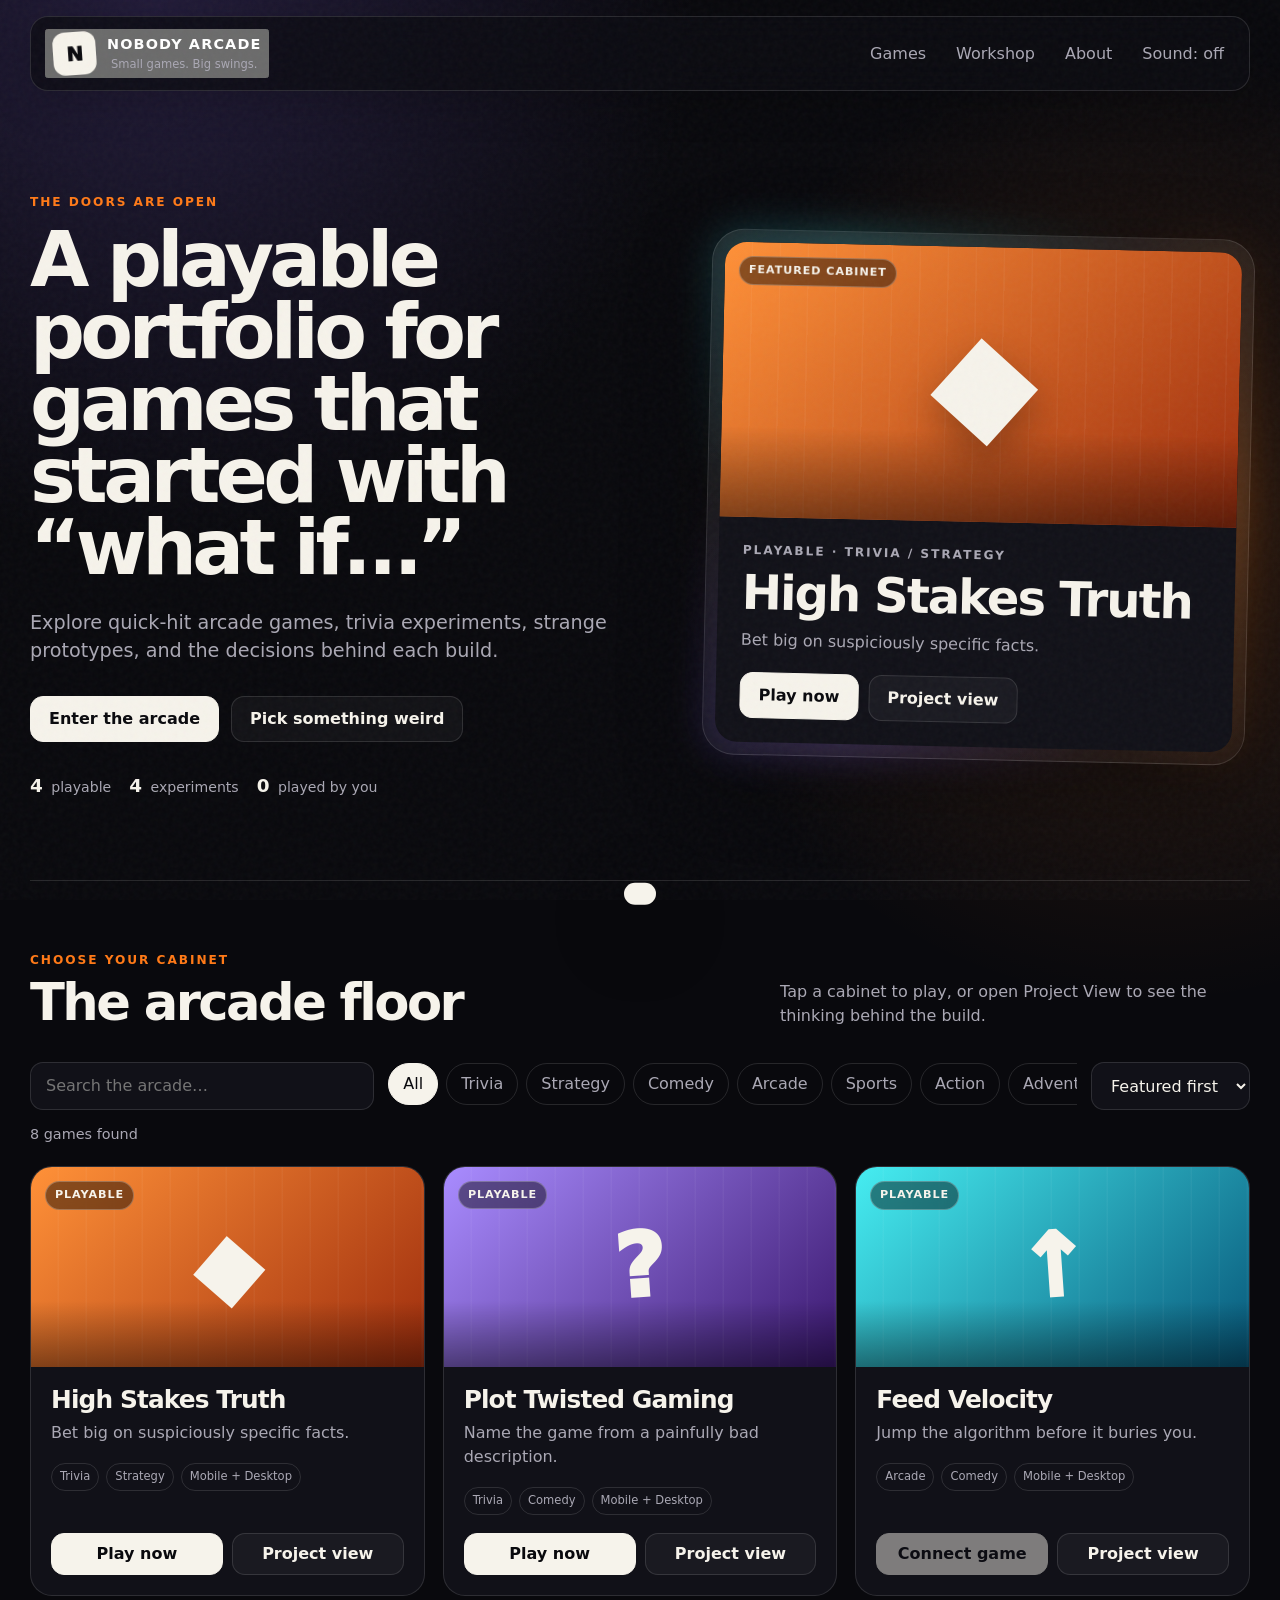
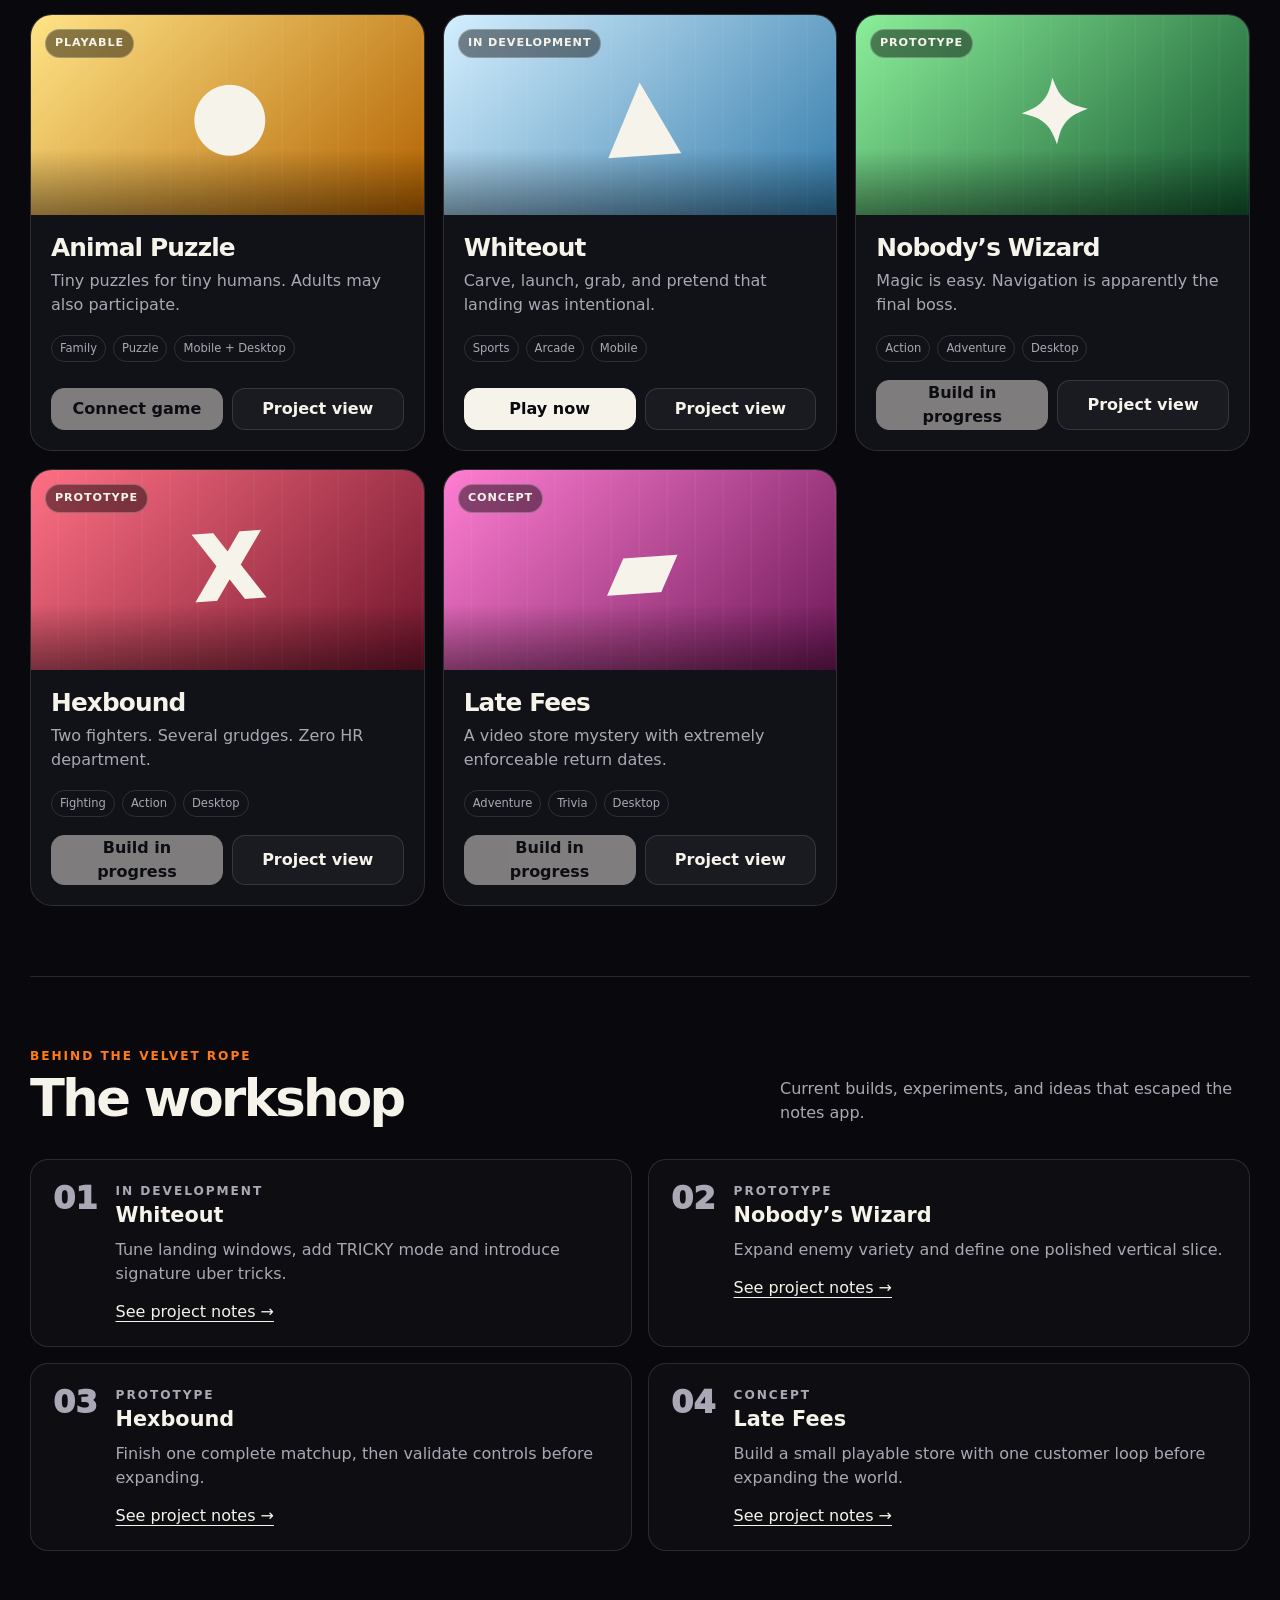
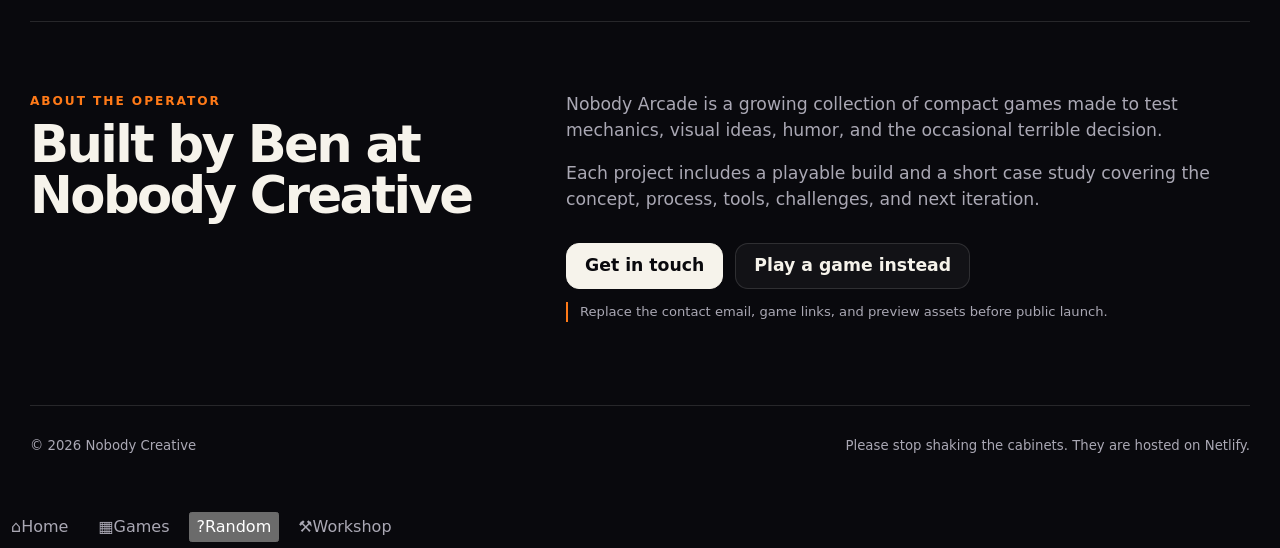
==== index.html @ 251fa111 "Add files via upload" ====
<!doctype html>
<html lang="en">
<head>
  <meta charset="utf-8" />
  <meta name="viewport" content="width=device-width, initial-scale=1, viewport-fit=cover" />
  <meta name="theme-color" content="#08080c" />
  <meta name="description" content="Nobody Arcade — a playable portfolio of compact games, prototypes, and questionable ideas." />
  <meta name="apple-mobile-web-app-capable" content="yes" />
  <meta name="apple-mobile-web-app-status-bar-style" content="black-translucent" />
  <meta name="apple-mobile-web-app-title" content="Nobody Arcade" />
  <meta name="mobile-web-app-capable" content="yes" />
  <meta property="og:title" content="Nobody Arcade — Small games. Big swings." />
  <meta property="og:description" content="Play compact games and explore how they were built." />
  <meta property="og:image" content="assets/share-card.svg" />
  <title>Nobody Arcade — Small games. Big swings.</title>
  <link rel="manifest" href="manifest.webmanifest" />
  <link rel="icon" href="assets/favicon.svg" type="image/svg+xml" />
  <link rel="apple-touch-icon" href="assets/icons/icon-192.png" />
  <link rel="stylesheet" href="assets/styles.css" />
</head>
<body>
  <a class="skip-link" href="#games">Skip to games</a>
  <div class="noise" aria-hidden="true"></div>

  <header class="site-header">
    <button class="brand secret-trigger" id="secretTrigger" type="button" aria-label="Nobody Arcade home" title="Nobody Arcade">
      <span class="brand-mark" aria-hidden="true">N</span>
      <span class="brand-copy">
        <strong>NOBODY ARCADE</strong>
        <small>Small games. Big swings.</small>
      </span>
    </button>

    <nav class="desktop-nav" aria-label="Primary navigation">
      <a href="#games">Games</a>
      <a href="#workshop">Workshop</a>
      <a href="#about">About</a>
      <button class="sound-toggle" id="soundToggle" type="button" aria-pressed="false">Sound: off</button>
      <button class="install-nav hidden" id="installButton" type="button">Install arcade</button>
    </nav>
  </header>

  <main id="top">
    <section class="hero" aria-labelledby="hero-title">
      <div class="hero-copy">
        <p class="eyebrow">The doors are open</p>
        <h1 id="hero-title">A playable portfolio for games that started with “what if…”</h1>
        <p class="hero-text">Explore quick-hit arcade games, trivia experiments, strange prototypes, and the decisions behind each build.</p>
        <div class="hero-actions">
          <a class="button button-primary" href="#games">Enter the arcade</a>
          <button class="button button-secondary" id="randomGameButton" type="button">Pick something weird</button>
        </div>
        <div class="hero-stats" aria-label="Arcade statistics">
          <span><strong id="playableCount">0</strong> playable</span>
          <span><strong id="prototypeCount">0</strong> experiments</span>
          <span><strong id="playedCount">0</strong> played by you</span>
        </div>
      </div>

      <aside class="featured-shell" aria-label="Featured game">
        <div class="cabinet-lights" aria-hidden="true"></div>
        <div id="featuredGame" class="featured-game"></div>
      </aside>
    </section>

    <section class="install-banner hidden" id="installBanner" aria-labelledby="install-title">
      <div class="install-icon" aria-hidden="true">↘</div>
      <div>
        <p class="eyebrow">Pocket arcade</p>
        <h2 id="install-title">Install the hub on your phone</h2>
        <p>Launch it from your home screen like an app. No app store side quest required.</p>
      </div>
      <button class="button button-primary" id="installBannerButton" type="button">Add to home screen</button>
      <button class="banner-dismiss" id="installDismiss" type="button" aria-label="Dismiss install suggestion">×</button>
    </section>

    <section class="continue-section hidden" id="continueSection" aria-labelledby="continue-title">
      <div class="section-heading compact">
        <div>
          <p class="eyebrow">Your save file</p>
          <h2 id="continue-title">Continue playing</h2>
        </div>
      </div>
      <div id="continueCard"></div>
    </section>

    <section class="games-section" id="games" aria-labelledby="games-title">
      <div class="section-heading">
        <div>
          <p class="eyebrow">Choose your cabinet</p>
          <h2 id="games-title">The arcade floor</h2>
        </div>
        <p>Tap a cabinet to play, or open Project View to see the thinking behind the build.</p>
      </div>

      <div class="controls" aria-label="Game filters">
        <label class="search-control">
          <span class="sr-only">Search games</span>
          <input id="searchInput" type="search" placeholder="Search the arcade…" autocomplete="off" />
        </label>
        <div class="filter-row" id="filterButtons" role="group" aria-label="Filter by genre"></div>
        <label class="select-control">
          <span class="sr-only">Sort games</span>
          <select id="sortSelect">
            <option value="featured">Featured first</option>
            <option value="newest">Newest</option>
            <option value="az">A–Z</option>
            <option value="status">Playable first</option>
          </select>
        </label>
      </div>

      <div class="results-line" aria-live="polite">
        <span id="resultsCount"></span>
        <button class="text-button hidden" id="clearFiltersButton" type="button">Clear filters</button>
      </div>

      <div class="game-grid" id="gameGrid"></div>
      <div class="empty-state hidden" id="emptyState">
        <span aria-hidden="true">¯\\_(ツ)_/¯</span>
        <h3>No cabinets match that search.</h3>
        <p>The employee responsible has been lightly scolded.</p>
      </div>
    </section>

    <section class="back-room hidden" id="backRoom" aria-labelledby="back-room-title">
      <div class="back-room-copy">
        <p class="eyebrow">Unauthorized access granted</p>
        <h2 id="back-room-title">The Back Room</h2>
        <p>You found the cabinet management insists does not exist.</p>
      </div>
      <div id="secretGameSlot"></div>
    </section>

    <section class="workshop" id="workshop" aria-labelledby="workshop-title">
      <div class="section-heading">
        <div>
          <p class="eyebrow">Behind the velvet rope</p>
          <h2 id="workshop-title">The workshop</h2>
        </div>
        <p>Current builds, experiments, and ideas that escaped the notes app.</p>
      </div>
      <div class="workshop-grid" id="workshopGrid"></div>
    </section>

    <section class="about" id="about" aria-labelledby="about-title">
      <div>
        <p class="eyebrow">About the operator</p>
        <h2 id="about-title">Built by Ben at Nobody Creative</h2>
      </div>
      <div class="about-copy">
        <p>Nobody Arcade is a growing collection of compact games made to test mechanics, visual ideas, humor, and the occasional terrible decision.</p>
        <p>Each project includes a playable build and a short case study covering the concept, process, tools, challenges, and next iteration.</p>
        <div class="about-links">
          <a class="button button-primary" href="mailto:hello@example.com">Get in touch</a>
          <a class="button button-secondary" href="#games">Play a game instead</a>
        </div>
        <p class="setup-note">Replace the contact email, game links, and preview assets before public launch.</p>
      </div>
    </section>
  </main>

  <footer>
    <span>© <span id="year"></span> Nobody Creative</span>
    <span>Please stop shaking the cabinets. They are hosted on Netlify.</span>
  </footer>

  <nav class="mobile-nav" id="mobileNav" aria-label="Mobile navigation">
    <a href="#top"><span aria-hidden="true">⌂</span>Home</a>
    <a href="#games"><span aria-hidden="true">▦</span>Games</a>
    <button id="mobileRandomButton" type="button"><span aria-hidden="true">?</span>Random</button>
    <a href="#workshop"><span aria-hidden="true">⚒</span>Workshop</a>
    <button class="mobile-install hidden" id="mobileInstallButton" type="button"><span aria-hidden="true">↓</span>Install</button>
  </nav>

  <dialog class="game-dialog" id="gameDialog" aria-labelledby="dialogTitle">
    <button class="dialog-close" id="dialogClose" type="button" aria-label="Close project details">×</button>
    <div id="dialogContent"></div>
  </dialog>

  <dialog class="play-dialog" id="playDialog" aria-labelledby="playDialogTitle">
    <div class="play-dialog-header">
      <div>
        <p class="eyebrow">Now playing</p>
        <h2 id="playDialogTitle"></h2>
      </div>
      <div class="play-dialog-actions">
        <button id="fullscreenButton" class="text-button" type="button">Fullscreen</button>
        <a id="openNewTab" class="text-button" href="#" target="_blank" rel="noopener">Open separately ↗</a>
        <button class="dialog-close inline" id="playDialogClose" type="button" aria-label="Close game">×</button>
      </div>
    </div>
    <div class="iframe-wrap">
      <div class="player-loading" id="playerLoading"><span></span>Loading cabinet…</div>
      <iframe id="gameFrame" title="Game player" allow="fullscreen; autoplay; gamepad; clipboard-read; clipboard-write" loading="lazy"></iframe>
    </div>
  </dialog>

  <dialog class="install-dialog" id="installDialog" aria-labelledby="installDialogTitle">
    <button class="dialog-close" id="installDialogClose" type="button" aria-label="Close install instructions">×</button>
    <div class="install-dialog-body">
      <div class="install-app-icon" aria-hidden="true">N</div>
      <p class="eyebrow">Install Nobody Arcade</p>
      <h2 id="installDialogTitle">Put the arcade on your home screen</h2>
      <ol id="installInstructions"></ol>
      <p class="install-note">It opens full-screen and keeps the hub one tap away. Individual games still launch from inside the arcade.</p>
    </div>
  </dialog>

  <div class="unlock-flash hidden" id="unlockFlash" role="status" aria-live="assertive">
    <div>
      <p class="eyebrow">Secret unlocked</p>
      <strong>The Back Room is open.</strong>
      <span>Management would prefer you forget this happened.</span>
    </div>
  </div>

  <div class="toast" id="toast" role="status" aria-live="polite"></div>

  <script src="data/games.js"></script>
  <script src="assets/app.js"></script>
</body>
</html>
---- assets/styles.css ----
:root {
  --bg: #09090d;
  --surface: #111118;
  --surface-2: #181821;
  --ink: #f6f3eb;
  --muted: #aaa8b4;
  --line: rgba(255, 255, 255, 0.12);
  --orange: #ff7a18;
  --yellow: #ffd166;
  --purple: #8f6bff;
  --cyan: #3ce0e8;
  --green: #75e28b;
  --red: #ff5d73;
  --pink: #ff6dc9;
  --ice: #a8ddff;
  --radius: 22px;
  --shadow: 0 24px 80px rgba(0, 0, 0, 0.35);
  color-scheme: dark;
}

* { box-sizing: border-box; }
html { scroll-behavior: smooth; }
body {
  margin: 0;
  min-width: 320px;
  background:
    radial-gradient(circle at 12% 0%, rgba(143, 107, 255, 0.18), transparent 34rem),
    radial-gradient(circle at 90% 14%, rgba(255, 122, 24, 0.15), transparent 30rem),
    var(--bg);
  color: var(--ink);
  font-family: Inter, ui-sans-serif, system-ui, -apple-system, BlinkMacSystemFont, "Segoe UI", sans-serif;
  line-height: 1.5;
}

button, input, select { font: inherit; }
a { color: inherit; }
button, a { -webkit-tap-highlight-color: transparent; }

.noise {
  position: fixed;
  inset: 0;
  opacity: 0.045;
  pointer-events: none;
  z-index: 20;
  background-image: url("data:image/svg+xml,%3Csvg viewBox='0 0 200 200' xmlns='http://www.w3.org/2000/svg'%3E%3Cfilter id='n'%3E%3CfeTurbulence type='fractalNoise' baseFrequency='.9' numOctaves='4' stitchTiles='stitch'/%3E%3C/filter%3E%3Crect width='100%25' height='100%25' filter='url(%23n)' opacity='.8'/%3E%3C/svg%3E");
}

.skip-link {
  position: fixed;
  top: 10px;
  left: 10px;
  transform: translateY(-150%);
  z-index: 100;
  background: var(--ink);
  color: var(--bg);
  padding: 10px 14px;
  border-radius: 10px;
}
.skip-link:focus { transform: translateY(0); }

.site-header {
  width: min(1220px, calc(100% - 32px));
  margin: 16px auto 0;
  min-height: 72px;
  padding: 12px 14px;
  display: flex;
  align-items: center;
  justify-content: space-between;
  gap: 20px;
  border: 1px solid var(--line);
  background: rgba(12, 12, 18, 0.78);
  backdrop-filter: blur(16px);
  border-radius: 18px;
  position: sticky;
  top: 12px;
  z-index: 15;
  box-shadow: 0 12px 40px rgba(0,0,0,.2);
}

.brand {
  display: flex;
  gap: 11px;
  align-items: center;
  text-decoration: none;
  min-width: max-content;
}
.brand-mark {
  width: 43px;
  aspect-ratio: 1;
  display: grid;
  place-items: center;
  border-radius: 12px;
  background: var(--ink);
  color: var(--bg);
  font-weight: 950;
  font-size: 1.25rem;
  transform: rotate(-4deg);
}
.brand strong { display: block; letter-spacing: .08em; font-size: .9rem; }
.brand small { display: block; color: var(--muted); font-size: .72rem; }

nav { display: flex; align-items: center; gap: 8px; }
nav a, .sound-toggle {
  border: 0;
  background: transparent;
  color: var(--muted);
  text-decoration: none;
  padding: 9px 11px;
  border-radius: 10px;
  cursor: pointer;
}
nav a:hover, nav a:focus-visible, .sound-toggle:hover, .sound-toggle:focus-visible {
  color: var(--ink);
  background: rgba(255,255,255,.06);
  outline: none;
}

main, footer { width: min(1220px, calc(100% - 32px)); margin-inline: auto; }
.hero {
  padding: clamp(58px, 8vw, 110px) 0 80px;
  display: grid;
  grid-template-columns: 1.05fr .95fr;
  align-items: center;
  gap: clamp(34px, 6vw, 90px);
}
.hero-copy h1 {
  font-size: clamp(3rem, 6vw, 6.2rem);
  line-height: .94;
  letter-spacing: -.06em;
  max-width: 900px;
  margin: 12px 0 24px;
}
.eyebrow {
  margin: 0;
  color: var(--orange);
  font-size: .76rem;
  letter-spacing: .16em;
  text-transform: uppercase;
  font-weight: 850;
}
.hero-text {
  color: var(--muted);
  font-size: clamp(1rem, 1.6vw, 1.2rem);
  max-width: 650px;
  margin: 0;
}
.hero-actions, .about-links {
  display: flex;
  flex-wrap: wrap;
  gap: 12px;
  margin-top: 30px;
}
.button {
  min-height: 46px;
  display: inline-flex;
  justify-content: center;
  align-items: center;
  gap: 8px;
  border-radius: 13px;
  padding: 0 18px;
  border: 1px solid var(--line);
  text-decoration: none;
  cursor: pointer;
  font-weight: 760;
  transition: transform .16s ease, border-color .16s ease, background .16s ease;
}
.button:hover { transform: translateY(-2px); }
.button-primary { background: var(--ink); color: var(--bg); border-color: var(--ink); }
.button-primary:hover { background: #fff; }
.button-secondary { background: rgba(255,255,255,.04); color: var(--ink); }
.button-secondary:hover { border-color: rgba(255,255,255,.32); }
.button-disabled { opacity: .48; cursor: not-allowed; }
.button-disabled:hover { transform: none; }

.hero-stats { display: flex; flex-wrap: wrap; gap: 18px; margin-top: 30px; color: var(--muted); font-size: .88rem; }
.hero-stats strong { color: var(--ink); font-size: 1.15rem; margin-right: 4px; }

.featured-shell {
  border: 1px solid var(--line);
  background: linear-gradient(160deg, rgba(255,255,255,.08), rgba(255,255,255,.025));
  padding: 12px;
  border-radius: 32px;
  box-shadow: var(--shadow);
  transform: rotate(1.25deg);
  position: relative;
}
.cabinet-lights {
  position: absolute;
  inset: -4px;
  border-radius: 34px;
  pointer-events: none;
  background: conic-gradient(from 90deg, var(--orange), transparent, var(--purple), transparent, var(--cyan), transparent, var(--orange));
  filter: blur(18px);
  opacity: .22;
  z-index: -1;
}
.featured-game {
  min-height: 500px;
  border-radius: 22px;
  overflow: hidden;
  display: flex;
  flex-direction: column;
  background: var(--surface);
}
.featured-art {
  flex: 1;
  min-height: 270px;
  display: grid;
  place-items: center;
  position: relative;
  overflow: hidden;
}
.featured-art::before, .game-art::before {
  content: "";
  position: absolute;
  inset: 0;
  background:
    linear-gradient(transparent 67%, rgba(0,0,0,.42)),
    repeating-linear-gradient(90deg, transparent 0 26px, rgba(255,255,255,.04) 27px 28px);
}
.featured-icon { font-size: 8.2rem; font-weight: 950; text-shadow: 0 18px 40px rgba(0,0,0,.3); transform: rotate(-4deg); z-index: 1; }
.featured-copy { padding: 24px; }
.featured-copy h2 { font-size: clamp(1.8rem, 4vw, 3rem); letter-spacing: -.04em; line-height: 1; margin: 9px 0 12px; }
.featured-copy p { color: var(--muted); margin: 0; }
.featured-actions { display: flex; gap: 10px; margin-top: 20px; }

section { scroll-margin-top: 105px; }
.games-section, .workshop, .about, .continue-section { padding: 70px 0; border-top: 1px solid var(--line); }
.section-heading { display: flex; justify-content: space-between; align-items: end; gap: 24px; margin-bottom: 34px; }
.section-heading.compact { margin-bottom: 20px; }
.section-heading h2, .about h2 { font-size: clamp(2rem, 4vw, 4rem); letter-spacing: -.05em; line-height: 1; margin: 8px 0 0; }
.section-heading > p { color: var(--muted); max-width: 470px; margin: 0; }

.controls {
  display: grid;
  grid-template-columns: minmax(220px, 1fr) minmax(0, 2fr) auto;
  gap: 14px;
  align-items: center;
  margin-bottom: 14px;
}
.search-control input, .select-control select {
  width: 100%;
  min-height: 48px;
  border: 1px solid var(--line);
  background: var(--surface);
  color: var(--ink);
  border-radius: 13px;
  padding: 0 15px;
  outline: none;
}
.search-control input:focus, .select-control select:focus { border-color: var(--purple); box-shadow: 0 0 0 3px rgba(143,107,255,.15); }
.filter-row { display: flex; gap: 8px; overflow-x: auto; padding-bottom: 4px; scrollbar-width: thin; }
.filter-button {
  flex: 0 0 auto;
  min-height: 42px;
  border-radius: 999px;
  border: 1px solid var(--line);
  background: transparent;
  color: var(--muted);
  padding: 0 14px;
  cursor: pointer;
}
.filter-button:hover, .filter-button.active { color: var(--bg); background: var(--ink); border-color: var(--ink); }
.results-line { min-height: 28px; display: flex; justify-content: space-between; color: var(--muted); font-size: .9rem; margin-bottom: 14px; }
.text-button { border: 0; color: var(--ink); background: none; padding: 0; cursor: pointer; text-decoration: underline; text-underline-offset: 4px; }

.game-grid { display: grid; grid-template-columns: repeat(3, minmax(0, 1fr)); gap: 18px; }
.game-card {
  border: 1px solid var(--line);
  background: var(--surface);
  border-radius: var(--radius);
  overflow: hidden;
  min-width: 0;
  display: flex;
  flex-direction: column;
  transition: transform .2s ease, border-color .2s ease, box-shadow .2s ease;
}
.game-card:hover { transform: translateY(-5px); border-color: rgba(255,255,255,.25); box-shadow: 0 18px 45px rgba(0,0,0,.25); }
.game-art { min-height: 200px; display: grid; place-items: center; position: relative; overflow: hidden; }
.game-art .game-icon { font-size: 5.5rem; z-index: 1; font-weight: 950; transform: rotate(-4deg); }
.status-badge {
  position: absolute;
  z-index: 2;
  top: 14px;
  left: 14px;
  padding: 5px 9px;
  border: 1px solid rgba(255,255,255,.25);
  background: rgba(0,0,0,.45);
  backdrop-filter: blur(10px);
  border-radius: 999px;
  font-size: .7rem;
  letter-spacing: .08em;
  text-transform: uppercase;
  font-weight: 800;
}
.played-badge { position: absolute; z-index: 2; right: 14px; top: 14px; width: 28px; height: 28px; border-radius: 50%; display: grid; place-items: center; background: var(--ink); color: var(--bg); font-weight: 900; }
.game-card-copy { padding: 20px; display: flex; flex: 1; flex-direction: column; }
.game-card-copy h3 { margin: 0; font-size: 1.55rem; line-height: 1.05; letter-spacing: -.035em; }
.game-tagline { margin: 8px 0 0; color: var(--muted); }
.game-meta { display: flex; gap: 7px; flex-wrap: wrap; margin: 18px 0; }
.meta-pill { color: var(--muted); border: 1px solid var(--line); border-radius: 999px; padding: 4px 8px; font-size: .72rem; }
.card-actions { display: flex; gap: 9px; margin-top: auto; }
.card-actions .button { flex: 1; min-height: 42px; padding-inline: 12px; }

.continue-card {
  border: 1px solid var(--line);
  border-radius: var(--radius);
  background: linear-gradient(120deg, var(--surface), var(--surface-2));
  padding: 18px;
  display: grid;
  grid-template-columns: 145px 1fr auto;
  gap: 20px;
  align-items: center;
}
.continue-art { min-height: 100px; border-radius: 15px; display: grid; place-items: center; font-size: 3rem; font-weight: 950; }
.continue-card h3 { font-size: 1.7rem; margin: 0 0 7px; letter-spacing: -.04em; }
.continue-card p { margin: 0; color: var(--muted); }

.workshop-grid { display: grid; grid-template-columns: repeat(2, minmax(0,1fr)); gap: 16px; }
.workshop-card { border: 1px solid var(--line); background: rgba(255,255,255,.025); border-radius: 18px; padding: 22px; display: flex; gap: 18px; align-items: flex-start; }
.workshop-number { font-size: 2rem; font-weight: 950; color: var(--muted); line-height: 1; }
.workshop-card h3 { margin: 0 0 7px; font-size: 1.3rem; }
.workshop-card p { margin: 0; color: var(--muted); }
.workshop-card button { margin-top: 14px; }

.about { display: grid; grid-template-columns: .8fr 1.2fr; gap: 80px; }
.about-copy { color: var(--muted); font-size: 1.08rem; }
.about-copy p:first-child { margin-top: 0; }
.setup-note { font-size: .82rem; border-left: 2px solid var(--orange); padding-left: 12px; }
code { background: rgba(255,255,255,.07); padding: 2px 5px; border-radius: 5px; color: var(--ink); }

footer { border-top: 1px solid var(--line); padding: 30px 0 50px; display: flex; justify-content: space-between; gap: 20px; color: var(--muted); font-size: .83rem; }

.game-dialog, .play-dialog {
  border: 1px solid var(--line);
  color: var(--ink);
  background: #0f0f15;
  border-radius: 24px;
  padding: 0;
  box-shadow: 0 28px 100px rgba(0,0,0,.6);
}
.game-dialog { width: min(900px, calc(100% - 28px)); max-height: min(860px, calc(100vh - 28px)); overflow: auto; }
.game-dialog::backdrop, .play-dialog::backdrop { background: rgba(0,0,0,.78); backdrop-filter: blur(8px); }
.dialog-close { position: sticky; float: right; top: 12px; right: 12px; z-index: 4; width: 42px; height: 42px; border: 1px solid var(--line); background: rgba(0,0,0,.5); color: var(--ink); border-radius: 50%; font-size: 1.6rem; cursor: pointer; }
.dialog-close.inline { position: static; float: none; flex: 0 0 auto; }
.dialog-hero { min-height: 280px; padding: 40px; display: flex; flex-direction: column; justify-content: end; position: relative; overflow: hidden; }
.dialog-hero::after { content: ""; position: absolute; inset: 0; background: linear-gradient(transparent, rgba(0,0,0,.65)); }
.dialog-hero > * { position: relative; z-index: 1; }
.dialog-hero h2 { font-size: clamp(2.5rem, 8vw, 5.6rem); line-height: .9; letter-spacing: -.06em; margin: 10px 0 12px; max-width: 700px; }
.dialog-hero p { margin: 0; font-size: 1.05rem; max-width: 600px; }
.dialog-body { padding: 34px 40px 44px; }
.dialog-intro { font-size: 1.2rem; color: var(--muted); max-width: 720px; }
.case-grid { display: grid; grid-template-columns: repeat(2, minmax(0,1fr)); gap: 14px; margin: 28px 0; }
.case-item { border: 1px solid var(--line); background: rgba(255,255,255,.025); padding: 18px; border-radius: 15px; }
.case-item strong { display: block; color: var(--orange); font-size: .75rem; text-transform: uppercase; letter-spacing: .12em; margin-bottom: 7px; }
.case-item p { margin: 0; color: var(--muted); }
.tools-list { display: flex; flex-wrap: wrap; gap: 8px; }
.dialog-footer { display: flex; gap: 10px; margin-top: 28px; }

.play-dialog { width: min(1400px, calc(100% - 20px)); height: min(900px, calc(100vh - 20px)); }
.play-dialog-header { height: 76px; padding: 12px 18px; display: flex; justify-content: space-between; align-items: center; gap: 20px; border-bottom: 1px solid var(--line); }
.play-dialog-header h2 { margin: 2px 0 0; font-size: 1.4rem; }
.play-dialog-actions { display: flex; align-items: center; gap: 16px; }
.iframe-wrap { height: calc(100% - 76px); background: #000; }
.iframe-wrap iframe { width: 100%; height: 100%; border: 0; background: #000; }

.toast { position: fixed; left: 50%; bottom: 26px; transform: translate(-50%, 140%); z-index: 100; color: var(--bg); background: var(--ink); border-radius: 12px; padding: 11px 16px; font-weight: 760; box-shadow: var(--shadow); transition: transform .24s ease; }
.toast.show { transform: translate(-50%, 0); }
.empty-state { text-align: center; padding: 70px 20px; border: 1px dashed var(--line); border-radius: var(--radius); color: var(--muted); }
.empty-state span { font-size: 2rem; }
.empty-state h3 { color: var(--ink); margin-bottom: 5px; }
.hidden { display: none !important; }
.sr-only { position: absolute; width: 1px; height: 1px; padding: 0; margin: -1px; overflow: hidden; clip: rect(0,0,0,0); white-space: nowrap; border: 0; }

.accent-orange { background: linear-gradient(135deg, #ff9138, #9e2d0d); }
.accent-purple { background: linear-gradient(135deg, #a98cff, #3a176e); }
.accent-cyan { background: linear-gradient(135deg, #46edf1, #075679); }
.accent-green { background: linear-gradient(135deg, #8bef9a, #12552d); }
.accent-red { background: linear-gradient(135deg, #ff7084, #70142b); }
.accent-pink { background: linear-gradient(135deg, #ff7ed2, #6d1757); }
.accent-yellow { background: linear-gradient(135deg, #ffe486, #b26100); }
.accent-ice { background: linear-gradient(135deg, #d4efff, #337baa); }

@media (max-width: 980px) {
  .hero { grid-template-columns: 1fr; }
  .hero-copy h1 { max-width: 850px; }
  .featured-shell { max-width: 680px; width: 100%; transform: none; }
  .controls { grid-template-columns: 1fr auto; }
  .filter-row { grid-column: 1 / -1; grid-row: 2; }
  .game-grid { grid-template-columns: repeat(2, minmax(0,1fr)); }
  .about { grid-template-columns: 1fr; gap: 28px; }
}

@media (max-width: 720px) {
  .site-header { align-items: flex-start; }
  nav a { display: none; }
  .sound-toggle { font-size: .75rem; }
  main, footer, .site-header { width: min(100% - 20px, 1220px); }
  .hero { padding-top: 54px; }
  .hero-copy h1 { font-size: clamp(2.8rem, 14vw, 4.8rem); }
  .section-heading { display: block; }
  .section-heading > p { margin-top: 14px; }
  .game-grid, .workshop-grid { grid-template-columns: 1fr; }
  .continue-card { grid-template-columns: 90px 1fr; }
  .continue-card > .button { grid-column: 1 / -1; }
  .continue-art { min-height: 80px; }
  .case-grid { grid-template-columns: 1fr; }
  .dialog-hero, .dialog-body { padding-left: 22px; padding-right: 22px; }
  .dialog-footer { flex-direction: column; }
  footer { flex-direction: column; }
}

@media (max-width: 480px) {
  .brand small { display: none; }
  .brand strong { font-size: .78rem; }
  .brand-mark { width: 38px; }
  .controls { grid-template-columns: 1fr; }
  .filter-row { grid-row: auto; }
  .select-control { width: 100%; }
  .hero-actions .button, .about-links .button { width: 100%; }
  .featured-game { min-height: 440px; }
  .featured-actions { flex-direction: column; }
  .card-actions { flex-direction: column; }
  .play-dialog-header .eyebrow, #openNewTab { display: none; }
}

@media (prefers-reduced-motion: reduce) {
  *, *::before, *::after { scroll-behavior: auto !important; transition-duration: .01ms !important; animation-duration: .01ms !important; animation-iteration-count: 1 !important; }
}
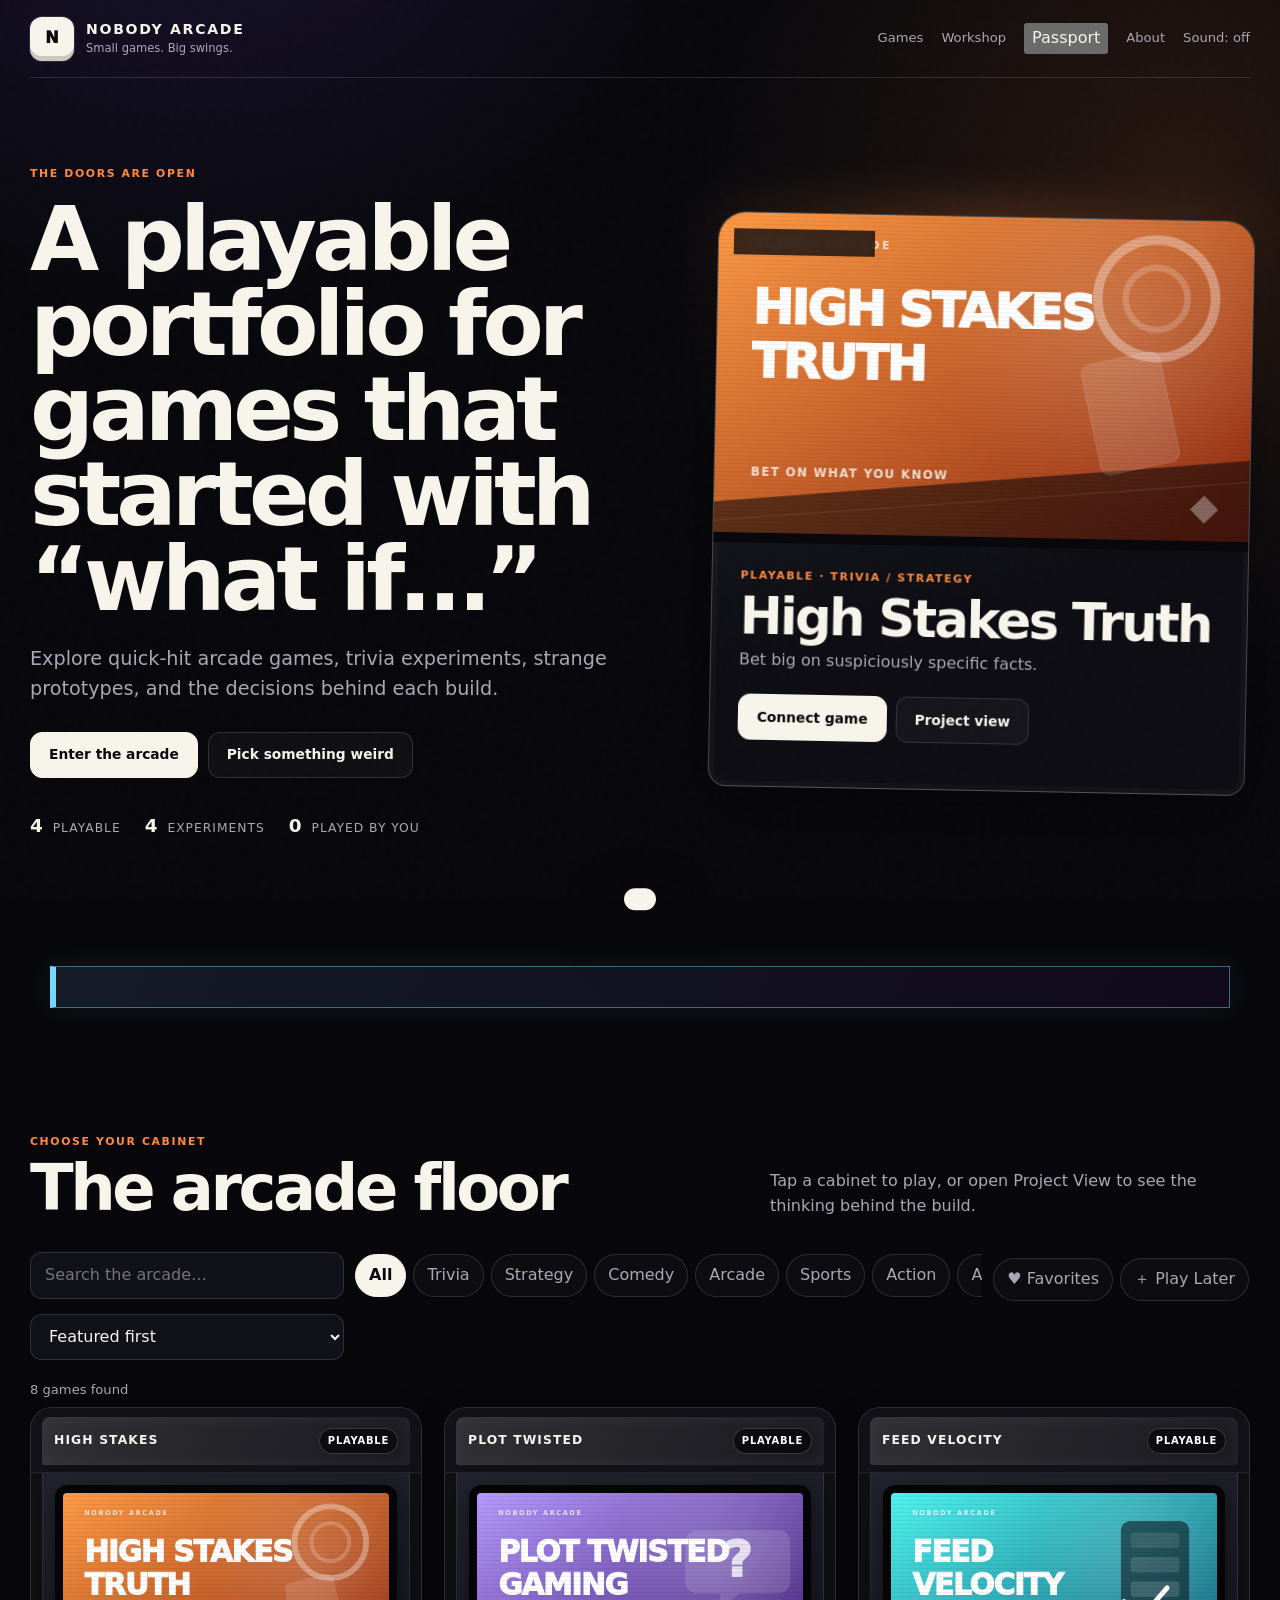
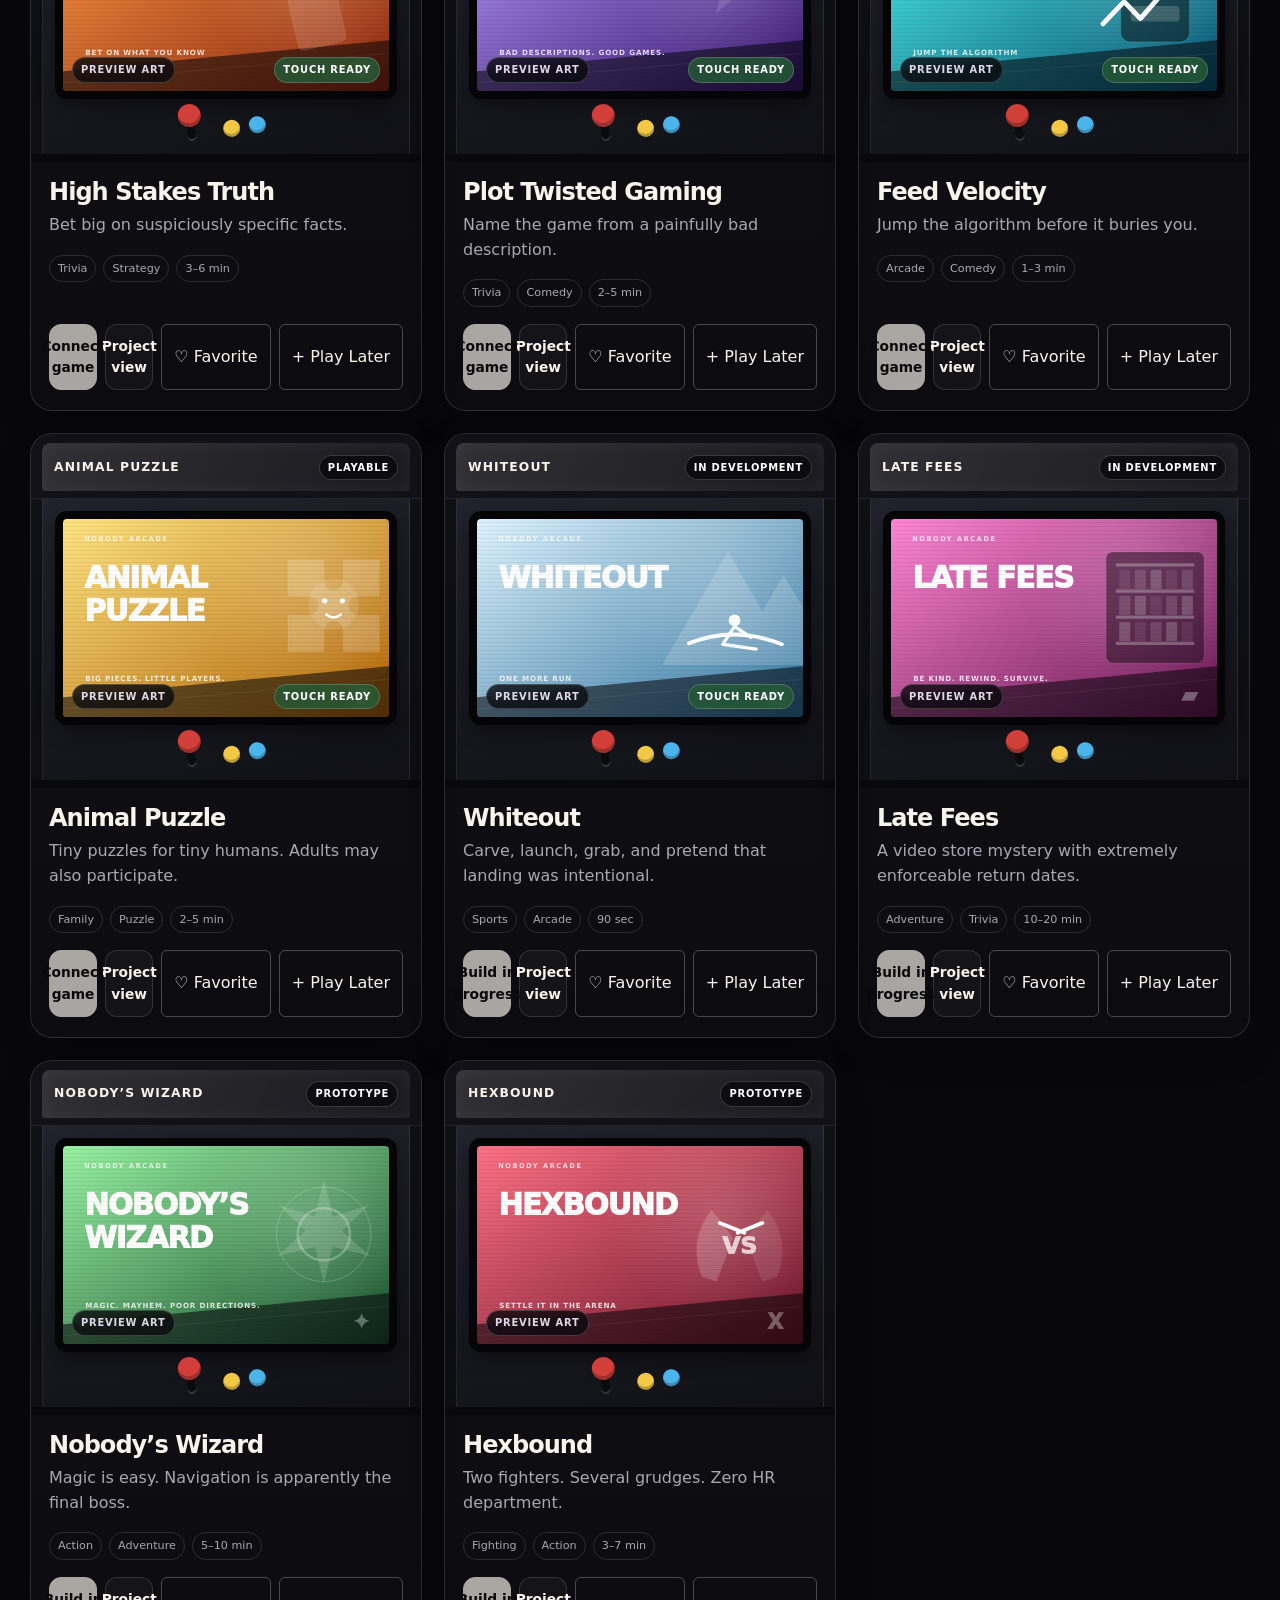
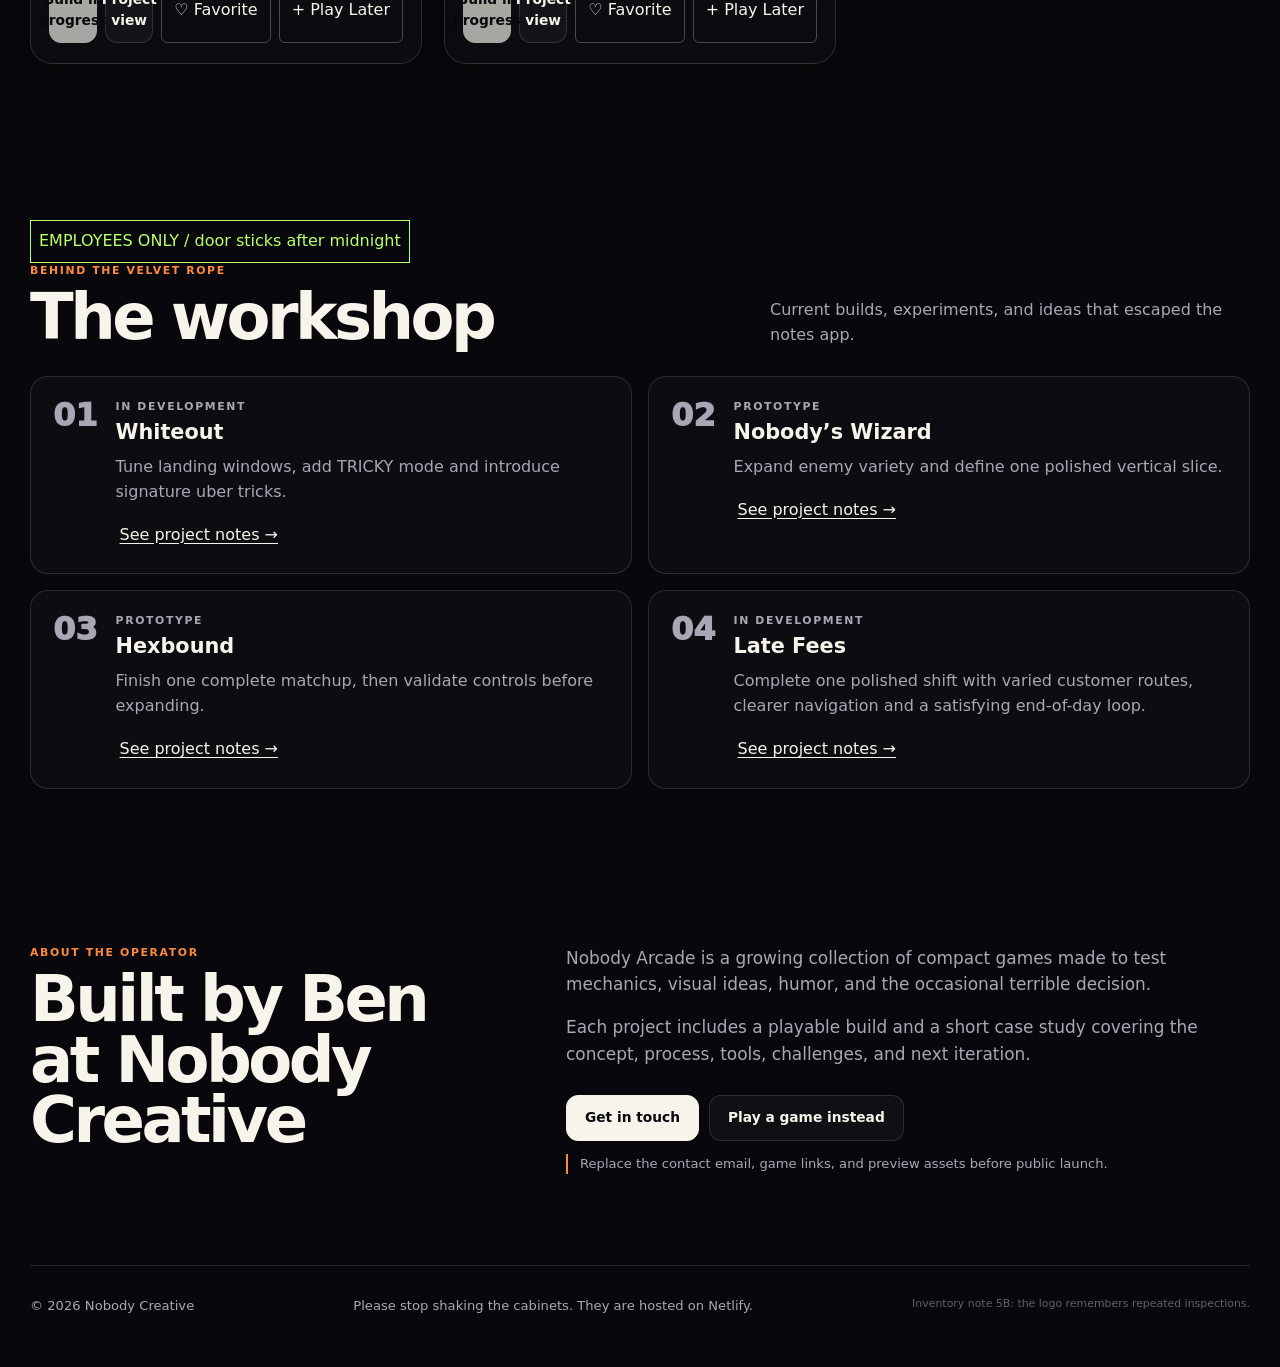
==== commit 8dab8b82: "Keep generated deployment archive out of pull requests" ====
--- a/index.html
+++ b/index.html
@@ -34,6 +34,8 @@
     <nav class="desktop-nav" aria-label="Primary navigation">
       <a href="#games">Games</a>
       <a href="#workshop">Workshop</a>
+      <button id="passportButton" type="button">Passport</button>
+      <a class="hidden" id="backRoomNav" href="#backRoom">Back Room</a>
       <a href="#about">About</a>
       <button class="sound-toggle" id="soundToggle" type="button" aria-pressed="false">Sound: off</button>
       <button class="install-nav hidden" id="installButton" type="button">Install arcade</button>
@@ -63,6 +65,8 @@
       </aside>
     </section>
 
+    <section class="daily-card" id="dailyChallenge" aria-labelledby="daily-title"></section>
+
     <section class="install-banner hidden" id="installBanner" aria-labelledby="install-title">
       <div class="install-icon" aria-hidden="true">↘</div>
       <div>
@@ -99,6 +103,7 @@
           <input id="searchInput" type="search" placeholder="Search the arcade…" autocomplete="off" />
         </label>
         <div class="filter-row" id="filterButtons" role="group" aria-label="Filter by genre"></div>
+        <div class="filter-row collection-filters" role="group" aria-label="Filter by collection"><button class="filter-button" type="button" data-collection="favorites" aria-pressed="false">♥ Favorites</button><button class="filter-button" type="button" data-collection="playLater" aria-pressed="false">＋ Play Later</button></div>
         <label class="select-control">
           <span class="sr-only">Sort games</span>
           <select id="sortSelect">
@@ -133,6 +138,7 @@
     </section>
 
     <section class="workshop" id="workshop" aria-labelledby="workshop-title">
+      <span class="employees-clue" aria-label="A flickering Employees Only sign">EMPLOYEES ONLY / door sticks after midnight</span>
       <div class="section-heading">
         <div>
           <p class="eyebrow">Behind the velvet rope</p>
@@ -163,6 +169,7 @@
   <footer>
     <span>© <span id="year"></span> Nobody Creative</span>
     <span>Please stop shaking the cabinets. They are hosted on Netlify.</span>
+    <small class="footer-clue">Inventory note 5B: the logo remembers repeated inspections.</small>
   </footer>
 
   <nav class="mobile-nav" id="mobileNav" aria-label="Mobile navigation">
@@ -170,6 +177,7 @@
     <a href="#games"><span aria-hidden="true">▦</span>Games</a>
     <button id="mobileRandomButton" type="button"><span aria-hidden="true">?</span>Random</button>
     <a href="#workshop"><span aria-hidden="true">⚒</span>Workshop</a>
+    <button id="mobilePassportButton" type="button"><span aria-hidden="true">▤</span>Passport</button>
     <button class="mobile-install hidden" id="mobileInstallButton" type="button"><span aria-hidden="true">↓</span>Install</button>
   </nav>
 
@@ -185,6 +193,9 @@
         <h2 id="playDialogTitle"></h2>
       </div>
       <div class="play-dialog-actions">
+        <button id="restartButton" class="text-button" type="button">Restart</button>
+        <button id="controlsButton" class="text-button" type="button">Controls</button>
+        <button id="playerFavorite" class="text-button" type="button">♡ Favorite</button>
         <button id="fullscreenButton" class="text-button" type="button">Fullscreen</button>
         <a id="openNewTab" class="text-button" href="#" target="_blank" rel="noopener">Open separately ↗</a>
         <button class="dialog-close inline" id="playDialogClose" type="button" aria-label="Close game">×</button>
@@ -194,7 +205,11 @@
       <div class="player-loading" id="playerLoading"><span></span>Loading cabinet…</div>
       <iframe id="gameFrame" title="Game player" allow="fullscreen; autoplay; gamepad; clipboard-read; clipboard-write" loading="lazy"></iframe>
     </div>
+    <p id="orientationHint" class="orientation-hint hidden">This cabinet works best in landscape. Rotation is optional; management is not.</p>
+    <a id="reportIssue" class="text-button" href="mailto:hello@example.com?subject=Nobody%20Arcade%20issue">Report issue</a>
   </dialog>
+
+  <dialog class="passport-dialog" id="passportDialog" aria-labelledby="passportTitle"><button class="dialog-close" id="passportClose" type="button" aria-label="Close Arcade Passport">×</button><div class="passport-heading"><p class="eyebrow">Local clearance card</p><h2 id="passportTitle">Arcade Passport</h2><p>Management has noticed your commitment to avoiding productivity.</p></div><div id="passportContent"></div></dialog>
 
   <dialog class="install-dialog" id="installDialog" aria-labelledby="installDialogTitle">
     <button class="dialog-close" id="installDialogClose" type="button" aria-label="Close install instructions">×</button>
@@ -218,6 +233,8 @@
   <div class="toast" id="toast" role="status" aria-live="polite"></div>
 
   <script src="data/games.js"></script>
+  <script src="data/ranks.js"></script><script src="data/achievements.js"></script><script src="data/challenges.js"></script>
+  <script src="js/storage.js"></script><script src="js/analytics.js"></script><script src="js/progression.js"></script><script src="js/passport.js"></script><script src="js/event-bridge.js"></script>
   <script src="assets/app.js"></script>
 </body>
 </html>
--- a/assets/styles.css
+++ b/assets/styles.css
@@ -1,320 +1,208 @@
 :root {
-  --bg: #09090d;
-  --surface: #111118;
-  --surface-2: #181821;
-  --ink: #f6f3eb;
-  --muted: #aaa8b4;
-  --line: rgba(255, 255, 255, 0.12);
-  --orange: #ff7a18;
-  --yellow: #ffd166;
-  --purple: #8f6bff;
-  --cyan: #3ce0e8;
-  --green: #75e28b;
-  --red: #ff5d73;
-  --pink: #ff6dc9;
-  --ice: #a8ddff;
+  --bg: #08080c;
+  --surface: #111119;
+  --surface-2: #171722;
+  --surface-3: #20202d;
+  --ink: #f7f4eb;
+  --muted: #aaa7b5;
+  --line: rgba(255,255,255,.13);
+  --line-strong: rgba(255,255,255,.24);
+  --orange: #ff8a3d;
+  --orange-dark: #9d2d0e;
+  --green: #8ef09b;
   --radius: 22px;
-  --shadow: 0 24px 80px rgba(0, 0, 0, 0.35);
-  color-scheme: dark;
-}
+  --shadow: 0 24px 70px rgba(0,0,0,.42);
+  --safe-bottom: env(safe-area-inset-bottom, 0px);
+}
+
+/* Phase 2: local progression and employee paperwork */
+.daily-card{margin:clamp(1rem,4vw,3rem) auto;max-width:1180px;padding:1.25rem;border:1px solid rgba(118,216,255,.45);border-left:6px solid var(--cyan,#76d8ff);background:linear-gradient(120deg,rgba(21,28,40,.96),rgba(18,10,28,.96));display:flex;justify-content:space-between;gap:1.5rem;align-items:center;box-shadow:0 0 28px rgba(118,216,255,.08)}
+.daily-card h2{margin:.2rem 0}.daily-progress{min-width:180px}.xp-track{height:12px;border:1px solid rgba(255,255,255,.35);background:#07070b;overflow:hidden}.xp-track span{display:block;height:100%;background:linear-gradient(90deg,#76d8ff,#ff5db1);transition:width .4s ease}.collection-filters{margin-top:.5rem}.collection-button{min-height:44px;padding:.55rem .75rem;border:1px solid rgba(255,255,255,.25);background:transparent;color:inherit;border-radius:6px}.passport-dialog{width:min(900px,calc(100% - 1rem));max-height:92dvh;padding:clamp(1rem,4vw,2.5rem);background:#111018;color:#f7f4e8;border:1px solid #ff5db1}.passport-heading{padding-right:3rem}.passport-card{padding:clamp(1rem,4vw,2rem);color:#16131b;background:linear-gradient(135deg,#f1e9d2,#ccbfa5);border-radius:12px;border:4px double #17121a;box-shadow:8px 8px 0 #ff5db1;transform:rotate(-.25deg)}.passport-id{display:grid;grid-template-columns:90px 1fr;gap:1rem}.passport-photo{display:grid;place-items:center;aspect-ratio:1;background:#17121a;color:#76d8ff;font-size:3rem;font-weight:900}.nickname-row{display:flex;gap:.5rem}.nickname-row input{min-width:0;font:inherit;font-size:1.3rem;font-weight:800;padding:.6rem}.xp-label,.passport-stats{display:flex;justify-content:space-between;gap:1rem;flex-wrap:wrap;margin:.75rem 0}.passport-stats span{padding:.7rem;border:1px dashed #4f4651}.collection-grid,.settings-grid{display:grid;grid-template-columns:repeat(2,minmax(0,1fr));gap:.75rem}.collection-grid>div,.settings-grid label{padding:1rem;background:rgba(255,255,255,.06)}.settings-grid label{min-height:44px;display:flex;align-items:center;gap:.7rem}.settings-actions{display:flex;flex-wrap:wrap;gap:.7rem;margin:1rem 0}.danger{background:#651e2d;color:#fff}.achievement-grid{display:grid;grid-template-columns:repeat(2,minmax(0,1fr));gap:.75rem}.achievement{display:flex;gap:1rem;padding:1rem;border:1px solid rgba(255,255,255,.2)}.achievement>span{font-size:2rem}.achievement.locked{opacity:.55;filter:grayscale(1)}.achievement h4,.achievement p{margin:.15rem 0}.activity-feed{list-style:none;padding:0}.activity-feed li{display:flex;justify-content:space-between;gap:1rem;padding:.8rem;border-bottom:1px solid rgba(255,255,255,.15)}.activity-feed time{opacity:.7;white-space:nowrap}.employees-clue{display:inline-block;padding:.5rem;border:1px solid #b8ff6b;color:#b8ff6b;animation:flicker 7s infinite}.footer-clue{opacity:.55}.orientation-hint{padding:.7rem;background:#22182c}.rank-up::after{content:"TOKEN PRIVILEGES UPGRADED";position:fixed;z-index:9999;inset:40% 10% auto;text-align:center;padding:1rem;background:#ff5db1;color:#08080c;font-weight:900;box-shadow:0 0 50px #ff5db1}.reduce-motion *{animation:none!important;transition:none!important}
+@keyframes flicker{0%,94%,98%,100%{opacity:1}95%,97%{opacity:.22}}
+@media(max-width:600px){.daily-card{margin-inline:.75rem;align-items:stretch;flex-direction:column}.achievement-grid,.collection-grid,.settings-grid{grid-template-columns:1fr}.passport-id{grid-template-columns:64px 1fr}.nickname-row{flex-direction:column}.activity-feed li{flex-direction:column;gap:.25rem}.passport-dialog{margin:auto}.play-dialog-actions{flex-wrap:wrap}.mobile-nav{padding-bottom:max(.4rem,env(safe-area-inset-bottom))}}
+@media(prefers-reduced-motion:reduce){*,*::before,*::after{animation-duration:.01ms!important;animation-iteration-count:1!important;scroll-behavior:auto!important;transition-duration:.01ms!important}}
 
 * { box-sizing: border-box; }
-html { scroll-behavior: smooth; }
+html { scroll-behavior: smooth; color-scheme: dark; }
 body {
   margin: 0;
-  min-width: 320px;
+  min-height: 100vh;
   background:
-    radial-gradient(circle at 12% 0%, rgba(143, 107, 255, 0.18), transparent 34rem),
-    radial-gradient(circle at 90% 14%, rgba(255, 122, 24, 0.15), transparent 30rem),
+    radial-gradient(circle at 15% -5%, rgba(128,81,255,.17), transparent 34rem),
+    radial-gradient(circle at 92% 4%, rgba(255,126,47,.12), transparent 30rem),
     var(--bg);
   color: var(--ink);
-  font-family: Inter, ui-sans-serif, system-ui, -apple-system, BlinkMacSystemFont, "Segoe UI", sans-serif;
-  line-height: 1.5;
-}
-
+  font: 16px/1.55 Inter, ui-sans-serif, system-ui, -apple-system, BlinkMacSystemFont, "Segoe UI", sans-serif;
+  overflow-x: hidden;
+}
 button, input, select { font: inherit; }
+button, a { -webkit-tap-highlight-color: transparent; }
 a { color: inherit; }
-button, a { -webkit-tap-highlight-color: transparent; }
+img, video { display: block; max-width: 100%; }
+button { color: inherit; }
 
 .noise {
   position: fixed;
   inset: 0;
-  opacity: 0.045;
   pointer-events: none;
+  opacity: .035;
   z-index: 20;
-  background-image: url("data:image/svg+xml,%3Csvg viewBox='0 0 200 200' xmlns='http://www.w3.org/2000/svg'%3E%3Cfilter id='n'%3E%3CfeTurbulence type='fractalNoise' baseFrequency='.9' numOctaves='4' stitchTiles='stitch'/%3E%3C/filter%3E%3Crect width='100%25' height='100%25' filter='url(%23n)' opacity='.8'/%3E%3C/svg%3E");
-}
-
-.skip-link {
-  position: fixed;
-  top: 10px;
-  left: 10px;
-  transform: translateY(-150%);
-  z-index: 100;
-  background: var(--ink);
-  color: var(--bg);
-  padding: 10px 14px;
-  border-radius: 10px;
-}
+  background-image: url("data:image/svg+xml,%3Csvg viewBox='0 0 180 180' xmlns='http://www.w3.org/2000/svg'%3E%3Cfilter id='n'%3E%3CfeTurbulence type='fractalNoise' baseFrequency='.85' numOctaves='3' stitchTiles='stitch'/%3E%3C/filter%3E%3Crect width='100%25' height='100%25' filter='url(%23n)' opacity='.5'/%3E%3C/svg%3E");
+}
+
+.skip-link { position: fixed; top: 8px; left: 8px; transform: translateY(-180%); z-index: 999; background: var(--ink); color: var(--bg); padding: 10px 14px; border-radius: 10px; font-weight: 800; }
 .skip-link:focus { transform: translateY(0); }
 
+.site-header, main, footer { width: min(1220px, calc(100% - 36px)); margin-inline: auto; }
 .site-header {
-  width: min(1220px, calc(100% - 32px));
-  margin: 16px auto 0;
-  min-height: 72px;
-  padding: 12px 14px;
+  min-height: 78px;
   display: flex;
   align-items: center;
   justify-content: space-between;
   gap: 20px;
-  border: 1px solid var(--line);
-  background: rgba(12, 12, 18, 0.78);
-  backdrop-filter: blur(16px);
-  border-radius: 18px;
-  position: sticky;
-  top: 12px;
-  z-index: 15;
-  box-shadow: 0 12px 40px rgba(0,0,0,.2);
-}
-
+  border-bottom: 1px solid var(--line);
+  position: relative;
+  z-index: 10;
+}
 .brand {
-  display: flex;
-  gap: 11px;
+  display: inline-flex;
   align-items: center;
-  text-decoration: none;
-  min-width: max-content;
+  gap: 12px;
+  background: transparent;
+  border: 0;
+  padding: 0;
+  cursor: pointer;
+  text-align: left;
 }
 .brand-mark {
-  width: 43px;
+  width: 44px;
   aspect-ratio: 1;
   display: grid;
   place-items: center;
+  color: var(--bg);
+  background: var(--ink);
   border-radius: 12px;
-  background: var(--ink);
-  color: var(--bg);
-  font-weight: 950;
-  font-size: 1.25rem;
-  transform: rotate(-4deg);
-}
-.brand strong { display: block; letter-spacing: .08em; font-size: .9rem; }
+  font-weight: 1000;
+  box-shadow: inset 0 -5px 0 rgba(0,0,0,.18), 0 0 0 1px rgba(255,255,255,.12);
+  transition: transform .18s ease, box-shadow .18s ease;
+}
+.brand:hover .brand-mark, .brand:focus-visible .brand-mark { transform: translateY(-2px) rotate(-2deg); box-shadow: inset 0 -5px 0 rgba(0,0,0,.18), 0 8px 22px rgba(255,138,61,.18); }
+.brand strong { display: block; letter-spacing: .12em; font-size: .88rem; }
 .brand small { display: block; color: var(--muted); font-size: .72rem; }
-
-nav { display: flex; align-items: center; gap: 8px; }
-nav a, .sound-toggle {
-  border: 0;
-  background: transparent;
-  color: var(--muted);
+.desktop-nav { display: flex; align-items: center; gap: 18px; }
+.desktop-nav a, .sound-toggle, .install-nav { color: var(--muted); text-decoration: none; font-size: .82rem; background: transparent; border: 0; padding: 10px 0; cursor: pointer; }
+.desktop-nav a:hover, .sound-toggle:hover { color: var(--ink); }
+.install-nav { border: 1px solid var(--line); color: var(--ink); padding: 9px 13px; border-radius: 999px; }
+.install-nav:hover { border-color: var(--orange); }
+
+main > section { padding-block: 78px; }
+.hero { min-height: 690px; display: grid; grid-template-columns: 1.05fr .95fr; gap: clamp(40px, 7vw, 95px); align-items: center; padding-top: 88px; }
+.eyebrow { margin: 0; color: var(--orange); text-transform: uppercase; letter-spacing: .15em; font-size: .68rem; font-weight: 900; }
+.hero-copy h1, .section-heading h2, .about h2, .back-room h2 { letter-spacing: -.055em; line-height: .95; }
+.hero-copy h1 { margin: 14px 0 22px; font-size: clamp(3.4rem, 7vw, 6.9rem); max-width: 820px; }
+.hero-text { max-width: 670px; color: var(--muted); font-size: clamp(1rem, 1.7vw, 1.2rem); }
+.hero-actions, .about-links { display: flex; flex-wrap: wrap; gap: 10px; margin-top: 28px; }
+.button {
+  appearance: none;
+  border: 1px solid var(--line);
+  min-height: 46px;
+  padding: 11px 18px;
+  border-radius: 12px;
+  display: inline-flex;
+  align-items: center;
+  justify-content: center;
+  gap: 8px;
   text-decoration: none;
-  padding: 9px 11px;
-  border-radius: 10px;
+  font-weight: 850;
+  font-size: .86rem;
   cursor: pointer;
-}
-nav a:hover, nav a:focus-visible, .sound-toggle:hover, .sound-toggle:focus-visible {
-  color: var(--ink);
-  background: rgba(255,255,255,.06);
-  outline: none;
-}
-
-main, footer { width: min(1220px, calc(100% - 32px)); margin-inline: auto; }
-.hero {
-  padding: clamp(58px, 8vw, 110px) 0 80px;
-  display: grid;
-  grid-template-columns: 1.05fr .95fr;
-  align-items: center;
-  gap: clamp(34px, 6vw, 90px);
-}
-.hero-copy h1 {
-  font-size: clamp(3rem, 6vw, 6.2rem);
-  line-height: .94;
-  letter-spacing: -.06em;
-  max-width: 900px;
-  margin: 12px 0 24px;
-}
-.eyebrow {
-  margin: 0;
-  color: var(--orange);
-  font-size: .76rem;
-  letter-spacing: .16em;
-  text-transform: uppercase;
-  font-weight: 850;
-}
-.hero-text {
-  color: var(--muted);
-  font-size: clamp(1rem, 1.6vw, 1.2rem);
-  max-width: 650px;
-  margin: 0;
-}
-.hero-actions, .about-links {
-  display: flex;
-  flex-wrap: wrap;
-  gap: 12px;
-  margin-top: 30px;
-}
-.button {
-  min-height: 46px;
-  display: inline-flex;
-  justify-content: center;
-  align-items: center;
-  gap: 8px;
-  border-radius: 13px;
-  padding: 0 18px;
-  border: 1px solid var(--line);
-  text-decoration: none;
-  cursor: pointer;
-  font-weight: 760;
-  transition: transform .16s ease, border-color .16s ease, background .16s ease;
+  transition: transform .18s ease, border-color .18s ease, background .18s ease, opacity .18s ease;
 }
 .button:hover { transform: translateY(-2px); }
-.button-primary { background: var(--ink); color: var(--bg); border-color: var(--ink); }
+.button:active { transform: translateY(0) scale(.985); }
+.button-primary { border-color: var(--ink); background: var(--ink); color: var(--bg); }
 .button-primary:hover { background: #fff; }
-.button-secondary { background: rgba(255,255,255,.04); color: var(--ink); }
-.button-secondary:hover { border-color: rgba(255,255,255,.32); }
-.button-disabled { opacity: .48; cursor: not-allowed; }
-.button-disabled:hover { transform: none; }
-
-.hero-stats { display: flex; flex-wrap: wrap; gap: 18px; margin-top: 30px; color: var(--muted); font-size: .88rem; }
+.button-secondary { background: rgba(255,255,255,.035); color: var(--ink); }
+.button-secondary:hover { border-color: var(--line-strong); background: rgba(255,255,255,.07); }
+.button-disabled { opacity: .67; }
+.hero-stats { display: flex; flex-wrap: wrap; gap: 24px; margin-top: 34px; color: var(--muted); font-size: .77rem; text-transform: uppercase; letter-spacing: .08em; }
 .hero-stats strong { color: var(--ink); font-size: 1.15rem; margin-right: 4px; }
 
-.featured-shell {
-  border: 1px solid var(--line);
-  background: linear-gradient(160deg, rgba(255,255,255,.08), rgba(255,255,255,.025));
-  padding: 12px;
-  border-radius: 32px;
-  box-shadow: var(--shadow);
-  transform: rotate(1.25deg);
-  position: relative;
-}
-.cabinet-lights {
-  position: absolute;
-  inset: -4px;
-  border-radius: 34px;
-  pointer-events: none;
-  background: conic-gradient(from 90deg, var(--orange), transparent, var(--purple), transparent, var(--cyan), transparent, var(--orange));
-  filter: blur(18px);
-  opacity: .22;
-  z-index: -1;
-}
-.featured-game {
-  min-height: 500px;
-  border-radius: 22px;
-  overflow: hidden;
-  display: flex;
-  flex-direction: column;
-  background: var(--surface);
-}
-.featured-art {
-  flex: 1;
-  min-height: 270px;
-  display: grid;
-  place-items: center;
-  position: relative;
-  overflow: hidden;
-}
-.featured-art::before, .game-art::before {
-  content: "";
-  position: absolute;
-  inset: 0;
-  background:
-    linear-gradient(transparent 67%, rgba(0,0,0,.42)),
-    repeating-linear-gradient(90deg, transparent 0 26px, rgba(255,255,255,.04) 27px 28px);
-}
-.featured-icon { font-size: 8.2rem; font-weight: 950; text-shadow: 0 18px 40px rgba(0,0,0,.3); transform: rotate(-4deg); z-index: 1; }
-.featured-copy { padding: 24px; }
-.featured-copy h2 { font-size: clamp(1.8rem, 4vw, 3rem); letter-spacing: -.04em; line-height: 1; margin: 9px 0 12px; }
-.featured-copy p { color: var(--muted); margin: 0; }
-.featured-actions { display: flex; gap: 10px; margin-top: 20px; }
-
-section { scroll-margin-top: 105px; }
-.games-section, .workshop, .about, .continue-section { padding: 70px 0; border-top: 1px solid var(--line); }
-.section-heading { display: flex; justify-content: space-between; align-items: end; gap: 24px; margin-bottom: 34px; }
-.section-heading.compact { margin-bottom: 20px; }
-.section-heading h2, .about h2 { font-size: clamp(2rem, 4vw, 4rem); letter-spacing: -.05em; line-height: 1; margin: 8px 0 0; }
-.section-heading > p { color: var(--muted); max-width: 470px; margin: 0; }
-
-.controls {
-  display: grid;
-  grid-template-columns: minmax(220px, 1fr) minmax(0, 2fr) auto;
-  gap: 14px;
-  align-items: center;
-  margin-bottom: 14px;
-}
-.search-control input, .select-control select {
-  width: 100%;
-  min-height: 48px;
-  border: 1px solid var(--line);
-  background: var(--surface);
-  color: var(--ink);
-  border-radius: 13px;
-  padding: 0 15px;
-  outline: none;
-}
-.search-control input:focus, .select-control select:focus { border-color: var(--purple); box-shadow: 0 0 0 3px rgba(143,107,255,.15); }
-.filter-row { display: flex; gap: 8px; overflow-x: auto; padding-bottom: 4px; scrollbar-width: thin; }
-.filter-button {
-  flex: 0 0 auto;
-  min-height: 42px;
-  border-radius: 999px;
-  border: 1px solid var(--line);
-  background: transparent;
-  color: var(--muted);
-  padding: 0 14px;
-  cursor: pointer;
-}
-.filter-button:hover, .filter-button.active { color: var(--bg); background: var(--ink); border-color: var(--ink); }
-.results-line { min-height: 28px; display: flex; justify-content: space-between; color: var(--muted); font-size: .9rem; margin-bottom: 14px; }
-.text-button { border: 0; color: var(--ink); background: none; padding: 0; cursor: pointer; text-decoration: underline; text-underline-offset: 4px; }
-
-.game-grid { display: grid; grid-template-columns: repeat(3, minmax(0, 1fr)); gap: 18px; }
-.game-card {
-  border: 1px solid var(--line);
-  background: var(--surface);
-  border-radius: var(--radius);
-  overflow: hidden;
-  min-width: 0;
-  display: flex;
-  flex-direction: column;
-  transition: transform .2s ease, border-color .2s ease, box-shadow .2s ease;
-}
-.game-card:hover { transform: translateY(-5px); border-color: rgba(255,255,255,.25); box-shadow: 0 18px 45px rgba(0,0,0,.25); }
-.game-art { min-height: 200px; display: grid; place-items: center; position: relative; overflow: hidden; }
-.game-art .game-icon { font-size: 5.5rem; z-index: 1; font-weight: 950; transform: rotate(-4deg); }
-.status-badge {
-  position: absolute;
-  z-index: 2;
-  top: 14px;
-  left: 14px;
-  padding: 5px 9px;
-  border: 1px solid rgba(255,255,255,.25);
-  background: rgba(0,0,0,.45);
-  backdrop-filter: blur(10px);
-  border-radius: 999px;
-  font-size: .7rem;
-  letter-spacing: .08em;
-  text-transform: uppercase;
-  font-weight: 800;
-}
-.played-badge { position: absolute; z-index: 2; right: 14px; top: 14px; width: 28px; height: 28px; border-radius: 50%; display: grid; place-items: center; background: var(--ink); color: var(--bg); font-weight: 900; }
-.game-card-copy { padding: 20px; display: flex; flex: 1; flex-direction: column; }
-.game-card-copy h3 { margin: 0; font-size: 1.55rem; line-height: 1.05; letter-spacing: -.035em; }
+.featured-shell { position: relative; transform: rotate(1.1deg); }
+.cabinet-lights { position: absolute; inset: -16px; border-radius: 36px; background: radial-gradient(circle at 50% 0%, rgba(255,138,61,.22), transparent 54%); filter: blur(18px); }
+.featured-game { min-height: 575px; position: relative; z-index: 1; border: 1px solid var(--line-strong); border-radius: 28px 28px 18px 18px; overflow: hidden; background: linear-gradient(165deg, #21212e, #0d0d13 64%); box-shadow: var(--shadow), inset 0 0 0 5px rgba(255,255,255,.025); }
+.featured-art { height: 330px; position: relative; overflow: hidden; border-bottom: 10px solid #08080c; }
+.featured-art img, .featured-art video { width: 100%; height: 100%; object-fit: cover; }
+.featured-art::after, .cabinet-screen::after, .dialog-media::after { content: ""; position: absolute; inset: 0; pointer-events: none; background: repeating-linear-gradient(to bottom, transparent 0 3px, rgba(0,0,0,.13) 4px); mix-blend-mode: multiply; }
+.featured-art .status-badge { position: absolute; top: 16px; left: 16px; z-index: 2; }
+.featured-copy { padding: 25px 28px 29px; }
+.featured-copy h2 { margin: 7px 0 8px; font-size: clamp(2rem, 4vw, 3.3rem); line-height: .95; letter-spacing: -.05em; }
+.featured-copy > p:not(.eyebrow) { color: var(--muted); margin: 0; }
+.featured-actions { display: flex; gap: 9px; margin-top: 21px; }
+
+.install-banner { position: relative; display: grid; grid-template-columns: auto 1fr auto; align-items: center; gap: 20px; border: 1px solid rgba(255,138,61,.35); padding: 24px 52px 24px 24px; border-radius: var(--radius); background: linear-gradient(125deg, rgba(255,138,61,.12), rgba(124,83,255,.1)); box-shadow: inset 0 0 40px rgba(255,255,255,.025); }
+.install-banner h2 { margin: 4px 0 3px; font-size: clamp(1.35rem, 3vw, 2rem); letter-spacing: -.04em; }
+.install-banner p:not(.eyebrow) { margin: 0; color: var(--muted); }
+.install-icon { width: 58px; aspect-ratio: 1; display: grid; place-items: center; border-radius: 16px; background: var(--ink); color: var(--bg); font-size: 1.7rem; font-weight: 1000; }
+.banner-dismiss { position: absolute; top: 8px; right: 10px; border: 0; background: transparent; color: var(--muted); font-size: 1.4rem; cursor: pointer; }
+
+.section-heading { display: flex; justify-content: space-between; align-items: end; gap: 30px; margin-bottom: 28px; }
+.section-heading.compact { margin-bottom: 18px; }
+.section-heading h2, .about h2 { margin: 7px 0 0; font-size: clamp(2.3rem, 5vw, 4.5rem); }
+.section-heading > p { max-width: 480px; color: var(--muted); margin: 0; }
+.controls { display: grid; grid-template-columns: minmax(220px, 1fr) minmax(0, 2fr) auto; gap: 10px; align-items: center; margin-bottom: 13px; }
+.search-control input, .select-control select { width: 100%; min-height: 46px; background: var(--surface); border: 1px solid var(--line); border-radius: 12px; color: var(--ink); padding: 10px 14px; outline: none; }
+.search-control input:focus, .select-control select:focus { border-color: var(--orange); box-shadow: 0 0 0 3px rgba(255,138,61,.1); }
+.filter-row { display: flex; gap: 7px; overflow-x: auto; scrollbar-width: none; padding: 3px 1px; }
+.filter-row::-webkit-scrollbar { display: none; }
+.filter-button { white-space: nowrap; min-height: 40px; border: 1px solid var(--line); background: rgba(255,255,255,.025); color: var(--muted); border-radius: 999px; padding: 8px 13px; cursor: pointer; }
+.filter-button.active { background: var(--ink); border-color: var(--ink); color: var(--bg); font-weight: 800; }
+.results-line { min-height: 34px; display: flex; justify-content: space-between; align-items: center; color: var(--muted); font-size: .82rem; }
+.text-button { border: 0; background: transparent; color: var(--ink); padding: 4px; text-decoration: underline; text-underline-offset: 3px; cursor: pointer; }
+
+.game-grid { display: grid; grid-template-columns: repeat(3, minmax(0,1fr)); gap: 22px; }
+.game-card { min-width: 0; display: flex; flex-direction: column; border: 1px solid var(--line); background: linear-gradient(180deg, rgba(255,255,255,.045), rgba(255,255,255,.018)); border-radius: 22px; overflow: hidden; box-shadow: 0 14px 36px rgba(0,0,0,.18); transition: transform .22s ease, border-color .22s ease, box-shadow .22s ease; }
+.game-card:hover { transform: translateY(-5px); border-color: var(--line-strong); box-shadow: 0 24px 48px rgba(0,0,0,.32); }
+.cabinet-top { padding: 9px 11px 7px; background: #111117; border-bottom: 1px solid rgba(255,255,255,.08); }
+.cabinet-marquee { min-height: 48px; display: flex; align-items: center; justify-content: space-between; gap: 10px; padding: 9px 12px; border-radius: 8px 8px 3px 3px; background: linear-gradient(120deg, rgba(255,255,255,.13), rgba(255,255,255,.035)); box-shadow: inset 0 0 18px rgba(255,255,255,.06); }
+.cabinet-marquee strong { overflow: hidden; text-overflow: ellipsis; white-space: nowrap; text-transform: uppercase; letter-spacing: .09em; font-size: .77rem; }
+.status-badge, .played-badge, .touch-badge, .preview-badge { display: inline-flex; align-items: center; min-height: 25px; padding: 4px 8px; border-radius: 999px; background: rgba(8,8,12,.78); border: 1px solid rgba(255,255,255,.19); color: #fff; font-size: .62rem; text-transform: uppercase; letter-spacing: .08em; font-weight: 900; backdrop-filter: blur(7px); }
+.cabinet-body { margin: 0 11px; padding: 12px 12px 0; background: linear-gradient(165deg, #23232e, #101016); border-left: 1px solid rgba(255,255,255,.08); border-right: 1px solid rgba(255,255,255,.08); }
+.cabinet-screen { position: relative; aspect-ratio: 16/10; border: 8px solid #050508; border-radius: 12px; overflow: hidden; background: #020204; box-shadow: inset 0 0 0 2px rgba(255,255,255,.055), 0 7px 18px rgba(0,0,0,.45); }
+.cabinet-screen img, .cabinet-screen video { width: 100%; height: 100%; object-fit: cover; }
+.cabinet-screen video { position: absolute; inset: 0; opacity: 0; transition: opacity .18s ease; }
+.game-card.previewing .cabinet-screen video { opacity: 1; }
+.screen-action { position: absolute; inset: 0; z-index: 3; border: 0; background: transparent; cursor: pointer; }
+.screen-action::before { content: "▶"; position: absolute; left: 50%; top: 50%; transform: translate(-50%, -50%) scale(.9); width: 48px; aspect-ratio: 1; display: grid; place-items: center; padding-left: 3px; border-radius: 50%; background: rgba(8,8,12,.72); border: 1px solid rgba(255,255,255,.38); color: #fff; opacity: 0; transition: opacity .18s ease, transform .18s ease; backdrop-filter: blur(6px); }
+.game-card:hover .screen-action::before, .screen-action:focus-visible::before { opacity: 1; transform: translate(-50%, -50%) scale(1); }
+.screen-labels { position: absolute; z-index: 4; left: 9px; right: 9px; bottom: 8px; display: flex; justify-content: space-between; gap: 5px; pointer-events: none; }
+.touch-badge { background: rgba(37,90,53,.83); }
+.preview-badge { color: #ddd8e7; }
+.cabinet-controls { height: 55px; display: flex; align-items: center; justify-content: center; gap: 28px; position: relative; }
+.joystick { width: 9px; height: 25px; background: #0b0b0e; border-radius: 6px; position: relative; transform: rotate(-9deg); box-shadow: 0 2px 0 rgba(255,255,255,.15); }
+.joystick::before { content: ""; position: absolute; width: 23px; aspect-ratio: 1; left: 50%; top: -10px; transform: translateX(-50%); border-radius: 50%; background: #d23e39; box-shadow: inset 0 -4px 0 rgba(0,0,0,.25); }
+.arcade-buttons { display: flex; gap: 9px; transform: rotate(-8deg); }
+.arcade-buttons i { width: 17px; aspect-ratio: 1; border-radius: 50%; background: #f2c845; box-shadow: inset 0 -3px 0 rgba(0,0,0,.23); }
+.arcade-buttons i:last-child { background: #4bb5eb; }
+.game-card-copy { padding: 18px 18px 20px; display: flex; flex: 1; flex-direction: column; border-top: 8px solid #09090d; }
+.game-card-copy h3 { margin: 0; font-size: 1.5rem; line-height: 1.05; letter-spacing: -.04em; }
 .game-tagline { margin: 8px 0 0; color: var(--muted); }
-.game-meta { display: flex; gap: 7px; flex-wrap: wrap; margin: 18px 0; }
-.meta-pill { color: var(--muted); border: 1px solid var(--line); border-radius: 999px; padding: 4px 8px; font-size: .72rem; }
-.card-actions { display: flex; gap: 9px; margin-top: auto; }
-.card-actions .button { flex: 1; min-height: 42px; padding-inline: 12px; }
-
-.continue-card {
-  border: 1px solid var(--line);
-  border-radius: var(--radius);
-  background: linear-gradient(120deg, var(--surface), var(--surface-2));
-  padding: 18px;
-  display: grid;
-  grid-template-columns: 145px 1fr auto;
-  gap: 20px;
-  align-items: center;
-}
-.continue-art { min-height: 100px; border-radius: 15px; display: grid; place-items: center; font-size: 3rem; font-weight: 950; }
-.continue-card h3 { font-size: 1.7rem; margin: 0 0 7px; letter-spacing: -.04em; }
+.game-meta { display: flex; gap: 7px; flex-wrap: wrap; margin: 17px 0; }
+.meta-pill { color: var(--muted); border: 1px solid var(--line); border-radius: 999px; padding: 4px 8px; font-size: .7rem; }
+.card-actions { display: flex; gap: 8px; margin-top: auto; }
+.card-actions .button { flex: 1; min-width: 0; min-height: 42px; padding-inline: 10px; }
+
+.continue-card { border: 1px solid var(--line); border-radius: var(--radius); background: linear-gradient(120deg, var(--surface), var(--surface-2)); padding: 17px; display: grid; grid-template-columns: 150px 1fr auto; gap: 20px; align-items: center; }
+.continue-art { position: relative; min-height: 95px; overflow: hidden; border-radius: 14px; }
+.continue-art img { width: 100%; height: 100%; object-fit: cover; position: absolute; inset: 0; }
+.continue-card h3 { font-size: 1.7rem; margin: 0 0 5px; letter-spacing: -.04em; }
 .continue-card p { margin: 0; color: var(--muted); }
+
+.back-room { border: 1px solid rgba(158,255,89,.28); border-radius: 30px; padding: 38px; margin-block: 35px; background: radial-gradient(circle at 80% 20%, rgba(158,255,89,.08), transparent 25rem), #0b0d0a; box-shadow: inset 0 0 70px rgba(65,255,55,.025); }
+.back-room-copy { margin-bottom: 24px; }
+.back-room h2 { margin: 7px 0; font-size: clamp(2.5rem, 6vw, 5.2rem); }
+.back-room-copy > p:last-child { color: #aeb8a8; }
+.back-room .game-card { max-width: 390px; border-color: rgba(158,255,89,.32); }
 
 .workshop-grid { display: grid; grid-template-columns: repeat(2, minmax(0,1fr)); gap: 16px; }
 .workshop-card { border: 1px solid var(--line); background: rgba(255,255,255,.025); border-radius: 18px; padding: 22px; display: flex; gap: 18px; align-items: flex-start; }
@@ -322,106 +210,139 @@
 .workshop-card h3 { margin: 0 0 7px; font-size: 1.3rem; }
 .workshop-card p { margin: 0; color: var(--muted); }
 .workshop-card button { margin-top: 14px; }
-
 .about { display: grid; grid-template-columns: .8fr 1.2fr; gap: 80px; }
-.about-copy { color: var(--muted); font-size: 1.08rem; }
+.about-copy { color: var(--muted); font-size: 1.06rem; }
 .about-copy p:first-child { margin-top: 0; }
 .setup-note { font-size: .82rem; border-left: 2px solid var(--orange); padding-left: 12px; }
-code { background: rgba(255,255,255,.07); padding: 2px 5px; border-radius: 5px; color: var(--ink); }
-
-footer { border-top: 1px solid var(--line); padding: 30px 0 50px; display: flex; justify-content: space-between; gap: 20px; color: var(--muted); font-size: .83rem; }
-
-.game-dialog, .play-dialog {
-  border: 1px solid var(--line);
-  color: var(--ink);
-  background: #0f0f15;
-  border-radius: 24px;
-  padding: 0;
-  box-shadow: 0 28px 100px rgba(0,0,0,.6);
-}
-.game-dialog { width: min(900px, calc(100% - 28px)); max-height: min(860px, calc(100vh - 28px)); overflow: auto; }
-.game-dialog::backdrop, .play-dialog::backdrop { background: rgba(0,0,0,.78); backdrop-filter: blur(8px); }
-.dialog-close { position: sticky; float: right; top: 12px; right: 12px; z-index: 4; width: 42px; height: 42px; border: 1px solid var(--line); background: rgba(0,0,0,.5); color: var(--ink); border-radius: 50%; font-size: 1.6rem; cursor: pointer; }
+footer { border-top: 1px solid var(--line); padding: 30px 0 calc(50px + var(--safe-bottom)); display: flex; justify-content: space-between; gap: 20px; color: var(--muted); font-size: .82rem; }
+
+.game-dialog, .play-dialog, .install-dialog { border: 1px solid var(--line); color: var(--ink); background: #0f0f15; border-radius: 24px; padding: 0; box-shadow: 0 28px 100px rgba(0,0,0,.6); }
+.game-dialog { width: min(920px, calc(100% - 28px)); max-height: min(900px, calc(100dvh - 28px)); overflow: auto; }
+.game-dialog::backdrop, .play-dialog::backdrop, .install-dialog::backdrop { background: rgba(0,0,0,.8); backdrop-filter: blur(9px); }
+.dialog-close { position: sticky; float: right; top: 12px; right: 12px; z-index: 8; width: 42px; height: 42px; border: 1px solid var(--line); background: rgba(0,0,0,.65); color: var(--ink); border-radius: 50%; font-size: 1.55rem; cursor: pointer; }
 .dialog-close.inline { position: static; float: none; flex: 0 0 auto; }
-.dialog-hero { min-height: 280px; padding: 40px; display: flex; flex-direction: column; justify-content: end; position: relative; overflow: hidden; }
-.dialog-hero::after { content: ""; position: absolute; inset: 0; background: linear-gradient(transparent, rgba(0,0,0,.65)); }
-.dialog-hero > * { position: relative; z-index: 1; }
-.dialog-hero h2 { font-size: clamp(2.5rem, 8vw, 5.6rem); line-height: .9; letter-spacing: -.06em; margin: 10px 0 12px; max-width: 700px; }
-.dialog-hero p { margin: 0; font-size: 1.05rem; max-width: 600px; }
-.dialog-body { padding: 34px 40px 44px; }
-.dialog-intro { font-size: 1.2rem; color: var(--muted); max-width: 720px; }
+.dialog-media { position: relative; min-height: 320px; background: #050507; overflow: hidden; }
+.dialog-media img { width: 100%; height: 100%; min-height: 320px; max-height: 480px; object-fit: cover; }
+.dialog-media-copy { position: absolute; z-index: 2; inset: auto 30px 28px; }
+.dialog-media-copy h2 { margin: 7px 0 8px; font-size: clamp(2.7rem, 8vw, 5.8rem); line-height: .87; letter-spacing: -.065em; text-shadow: 0 3px 25px rgba(0,0,0,.65); }
+.dialog-media-copy p:last-child { margin: 0; max-width: 610px; text-shadow: 0 2px 12px #000; }
+.dialog-body { padding: 32px 38px 42px; }
+.dialog-intro { font-size: 1.17rem; color: var(--muted); max-width: 760px; }
+.screenshot-strip { display: grid; grid-template-columns: repeat(2, minmax(0,1fr)); gap: 12px; margin: 25px 0; }
+.screenshot-strip img { width: 100%; aspect-ratio: 16/9; object-fit: cover; border: 1px solid var(--line); border-radius: 13px; background: #08080c; }
 .case-grid { display: grid; grid-template-columns: repeat(2, minmax(0,1fr)); gap: 14px; margin: 28px 0; }
 .case-item { border: 1px solid var(--line); background: rgba(255,255,255,.025); padding: 18px; border-radius: 15px; }
-.case-item strong { display: block; color: var(--orange); font-size: .75rem; text-transform: uppercase; letter-spacing: .12em; margin-bottom: 7px; }
+.case-item strong { display: block; color: var(--orange); font-size: .72rem; text-transform: uppercase; letter-spacing: .12em; margin-bottom: 7px; }
 .case-item p { margin: 0; color: var(--muted); }
 .tools-list { display: flex; flex-wrap: wrap; gap: 8px; }
 .dialog-footer { display: flex; gap: 10px; margin-top: 28px; }
-
-.play-dialog { width: min(1400px, calc(100% - 20px)); height: min(900px, calc(100vh - 20px)); }
-.play-dialog-header { height: 76px; padding: 12px 18px; display: flex; justify-content: space-between; align-items: center; gap: 20px; border-bottom: 1px solid var(--line); }
-.play-dialog-header h2 { margin: 2px 0 0; font-size: 1.4rem; }
-.play-dialog-actions { display: flex; align-items: center; gap: 16px; }
-.iframe-wrap { height: calc(100% - 76px); background: #000; }
-.iframe-wrap iframe { width: 100%; height: 100%; border: 0; background: #000; }
-
-.toast { position: fixed; left: 50%; bottom: 26px; transform: translate(-50%, 140%); z-index: 100; color: var(--bg); background: var(--ink); border-radius: 12px; padding: 11px 16px; font-weight: 760; box-shadow: var(--shadow); transition: transform .24s ease; }
+.play-dialog { width: min(1440px, calc(100% - 20px)); height: min(920px, calc(100dvh - 20px)); overflow: hidden; }
+.play-dialog-header { height: 74px; padding: 11px 18px; display: flex; justify-content: space-between; align-items: center; gap: 20px; border-bottom: 1px solid var(--line); }
+.play-dialog-header h2 { margin: 2px 0 0; font-size: 1.35rem; }
+.play-dialog-actions { display: flex; align-items: center; gap: 14px; }
+.iframe-wrap { height: calc(100% - 74px); background: #000; position: relative; }
+.iframe-wrap iframe { width: 100%; height: 100%; border: 0; background: #000; opacity: 0; transition: opacity .18s ease; }
+.iframe-wrap.loaded iframe { opacity: 1; }
+.player-loading { position: absolute; z-index: 2; inset: 0; display: grid; place-content: center; gap: 12px; color: var(--muted); text-align: center; background: #050507; }
+.player-loading span { width: 42px; aspect-ratio: 1; margin-inline: auto; border: 3px solid rgba(255,255,255,.15); border-top-color: var(--ink); border-radius: 50%; animation: spin .8s linear infinite; }
+@keyframes spin { to { transform: rotate(360deg); } }
+.install-dialog { width: min(520px, calc(100% - 24px)); }
+.install-dialog-body { padding: 42px 34px 34px; }
+.install-dialog-body h2 { margin: 8px 0 18px; line-height: 1; font-size: 2.3rem; letter-spacing: -.05em; }
+.install-app-icon { width: 74px; aspect-ratio: 1; display: grid; place-items: center; background: var(--ink); color: var(--bg); border-radius: 18px; font-size: 2.1rem; font-weight: 1000; margin-bottom: 24px; }
+.install-dialog ol { margin: 0; padding-left: 20px; color: var(--muted); }
+.install-dialog li { margin: 11px 0; padding-left: 5px; }
+.install-note { color: var(--muted); border-top: 1px solid var(--line); padding-top: 18px; margin-top: 22px; }
+.toast { position: fixed; left: 50%; bottom: calc(25px + var(--safe-bottom)); transform: translate(-50%, 160%); z-index: 120; color: var(--bg); background: var(--ink); border-radius: 12px; padding: 11px 16px; font-weight: 780; box-shadow: var(--shadow); transition: transform .24s ease; text-align: center; max-width: calc(100% - 30px); }
 .toast.show { transform: translate(-50%, 0); }
+.unlock-flash { position: fixed; inset: 0; z-index: 150; display: grid; place-items: center; padding: 20px; background: rgba(0,0,0,.78); backdrop-filter: blur(8px); }
+.unlock-flash > div { width: min(520px, 100%); padding: 35px; border: 1px solid rgba(158,255,89,.45); border-radius: 24px; background: #10150e; text-align: center; box-shadow: 0 0 80px rgba(158,255,89,.12); animation: unlockIn .35s ease both; }
+.unlock-flash strong { display: block; font-size: clamp(2rem, 7vw, 3.6rem); letter-spacing: -.05em; line-height: 1; margin: 10px 0; }
+.unlock-flash span { color: #aeb8a8; }
+@keyframes unlockIn { from { opacity: 0; transform: scale(.82) rotate(-2deg); } to { opacity: 1; transform: scale(1) rotate(0); } }
 .empty-state { text-align: center; padding: 70px 20px; border: 1px dashed var(--line); border-radius: var(--radius); color: var(--muted); }
 .empty-state span { font-size: 2rem; }
 .empty-state h3 { color: var(--ink); margin-bottom: 5px; }
 .hidden { display: none !important; }
 .sr-only { position: absolute; width: 1px; height: 1px; padding: 0; margin: -1px; overflow: hidden; clip: rect(0,0,0,0); white-space: nowrap; border: 0; }
-
-.accent-orange { background: linear-gradient(135deg, #ff9138, #9e2d0d); }
-.accent-purple { background: linear-gradient(135deg, #a98cff, #3a176e); }
-.accent-cyan { background: linear-gradient(135deg, #46edf1, #075679); }
-.accent-green { background: linear-gradient(135deg, #8bef9a, #12552d); }
-.accent-red { background: linear-gradient(135deg, #ff7084, #70142b); }
-.accent-pink { background: linear-gradient(135deg, #ff7ed2, #6d1757); }
-.accent-yellow { background: linear-gradient(135deg, #ffe486, #b26100); }
-.accent-ice { background: linear-gradient(135deg, #d4efff, #337baa); }
-
-@media (max-width: 980px) {
-  .hero { grid-template-columns: 1fr; }
-  .hero-copy h1 { max-width: 850px; }
-  .featured-shell { max-width: 680px; width: 100%; transform: none; }
+.mobile-nav { display: none; }
+
+@media (max-width: 1020px) {
+  .hero { grid-template-columns: 1fr; min-height: 0; }
+  .featured-shell { max-width: 720px; width: 100%; transform: none; }
   .controls { grid-template-columns: 1fr auto; }
   .filter-row { grid-column: 1 / -1; grid-row: 2; }
   .game-grid { grid-template-columns: repeat(2, minmax(0,1fr)); }
   .about { grid-template-columns: 1fr; gap: 28px; }
 }
 
-@media (max-width: 720px) {
-  .site-header { align-items: flex-start; }
-  nav a { display: none; }
-  .sound-toggle { font-size: .75rem; }
-  main, footer, .site-header { width: min(100% - 20px, 1220px); }
-  .hero { padding-top: 54px; }
-  .hero-copy h1 { font-size: clamp(2.8rem, 14vw, 4.8rem); }
+@media (max-width: 760px) {
+  body { padding-bottom: calc(72px + var(--safe-bottom)); }
+  .site-header, main, footer { width: min(100% - 20px, 1220px); }
+  .site-header { min-height: 66px; position: sticky; top: 0; background: rgba(8,8,12,.86); backdrop-filter: blur(14px); padding-block: 8px; }
+  .desktop-nav { gap: 8px; }
+  .desktop-nav a, .sound-toggle { display: none; }
+  .install-nav { padding: 8px 11px; }
+  .brand strong { font-size: .78rem; }
+  .brand small { display: none; }
+  .brand-mark { width: 40px; }
+  main > section { padding-block: 56px; }
+  .hero { padding-top: 48px; gap: 42px; }
+  .hero-copy h1 { font-size: clamp(3rem, 15vw, 5.2rem); }
+  .hero-actions .button { flex: 1; }
+  .featured-game { min-height: 500px; }
+  .featured-art { height: 285px; }
+  .install-banner { grid-template-columns: auto 1fr; padding: 22px 42px 22px 18px; }
+  .install-banner .button { grid-column: 1 / -1; width: 100%; }
   .section-heading { display: block; }
-  .section-heading > p { margin-top: 14px; }
+  .section-heading > p { margin-top: 12px; }
   .game-grid, .workshop-grid { grid-template-columns: 1fr; }
-  .continue-card { grid-template-columns: 90px 1fr; }
-  .continue-card > .button { grid-column: 1 / -1; }
-  .continue-art { min-height: 80px; }
+  .game-card { max-width: 560px; width: 100%; margin-inline: auto; }
+  .game-card:hover { transform: none; }
+  .cabinet-screen { aspect-ratio: 16/9; }
+  .screen-action::before { opacity: 1; width: 44px; }
+  .continue-card { grid-template-columns: 100px 1fr; }
+  .continue-card > .button { grid-column: 1 / -1; width: 100%; }
   .case-grid { grid-template-columns: 1fr; }
-  .dialog-hero, .dialog-body { padding-left: 22px; padding-right: 22px; }
+  .dialog-body { padding: 27px 20px 32px; }
+  .dialog-media { min-height: 280px; }
+  .dialog-media img { min-height: 280px; }
+  .dialog-media-copy { inset: auto 20px 20px; }
   .dialog-footer { flex-direction: column; }
-  footer { flex-direction: column; }
+  .back-room { padding: 26px 16px; }
+  footer { flex-direction: column; padding-bottom: 30px; }
+  .mobile-nav { position: fixed; z-index: 90; left: 8px; right: 8px; bottom: calc(8px + var(--safe-bottom)); min-height: 60px; display: grid; grid-template-columns: repeat(4, 1fr); align-items: stretch; border: 1px solid var(--line-strong); border-radius: 18px; background: rgba(17,17,25,.92); box-shadow: 0 18px 55px rgba(0,0,0,.5); backdrop-filter: blur(16px); overflow: hidden; }
+  .mobile-nav.install-available { grid-template-columns: repeat(5, 1fr); }
+  .mobile-nav a, .mobile-nav button { border: 0; background: transparent; color: var(--muted); text-decoration: none; display: flex; flex-direction: column; align-items: center; justify-content: center; gap: 2px; min-width: 0; font-size: .61rem; padding: 6px 3px; cursor: pointer; }
+  .mobile-nav span { color: var(--ink); font-size: 1rem; line-height: 1; }
+  .mobile-nav a:active, .mobile-nav button:active { background: rgba(255,255,255,.07); }
+  .play-dialog { width: 100%; height: 100dvh; max-width: none; max-height: none; border: 0; border-radius: 0; margin: 0; }
+  .play-dialog-header { height: 64px; padding: 8px 10px 8px 14px; }
+  .play-dialog-header .eyebrow, #fullscreenButton { display: none; }
+  .play-dialog-header h2 { font-size: 1rem; }
+  .iframe-wrap { height: calc(100% - 64px); }
+  #openNewTab { font-size: .72rem; }
+  .dialog-close.inline { width: 40px; height: 40px; }
+  .toast { bottom: calc(84px + var(--safe-bottom)); }
 }
 
 @media (max-width: 480px) {
-  .brand small { display: none; }
-  .brand strong { font-size: .78rem; }
-  .brand-mark { width: 38px; }
   .controls { grid-template-columns: 1fr; }
   .filter-row { grid-row: auto; }
   .select-control { width: 100%; }
-  .hero-actions .button, .about-links .button { width: 100%; }
-  .featured-game { min-height: 440px; }
-  .featured-actions { flex-direction: column; }
-  .card-actions { flex-direction: column; }
-  .play-dialog-header .eyebrow, #openNewTab { display: none; }
+  .hero-actions { flex-direction: column; }
+  .featured-art { height: 240px; }
+  .featured-copy { padding: 20px; }
+  .featured-actions, .card-actions { flex-direction: column; }
+  .hero-stats { gap: 14px; }
+  .continue-art { min-height: 80px; }
+  .screenshot-strip { grid-template-columns: 1fr; }
+  .install-icon { width: 48px; }
+}
+
+@media (display-mode: standalone) {
+  .install-nav, .mobile-install, .install-banner { display: none !important; }
+  .site-header { padding-top: max(8px, env(safe-area-inset-top)); }
 }
 
 @media (prefers-reduced-motion: reduce) {
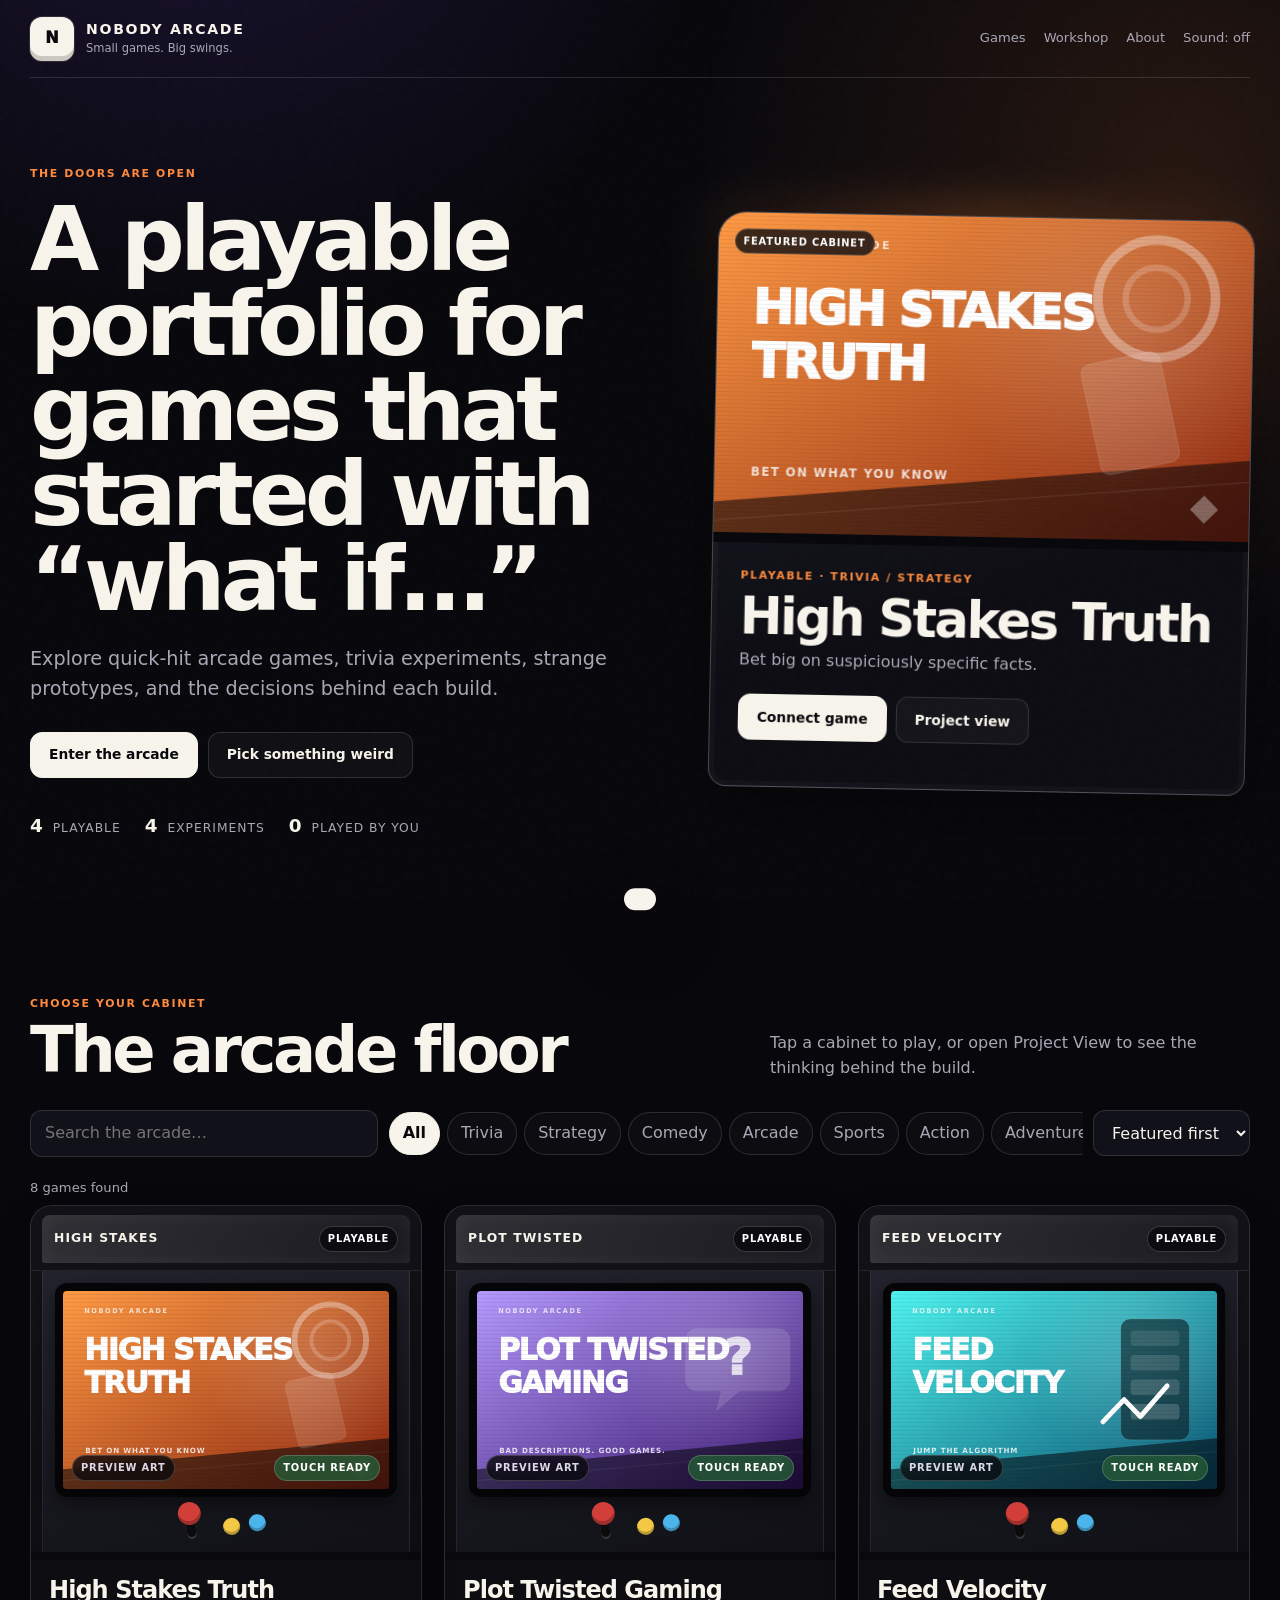
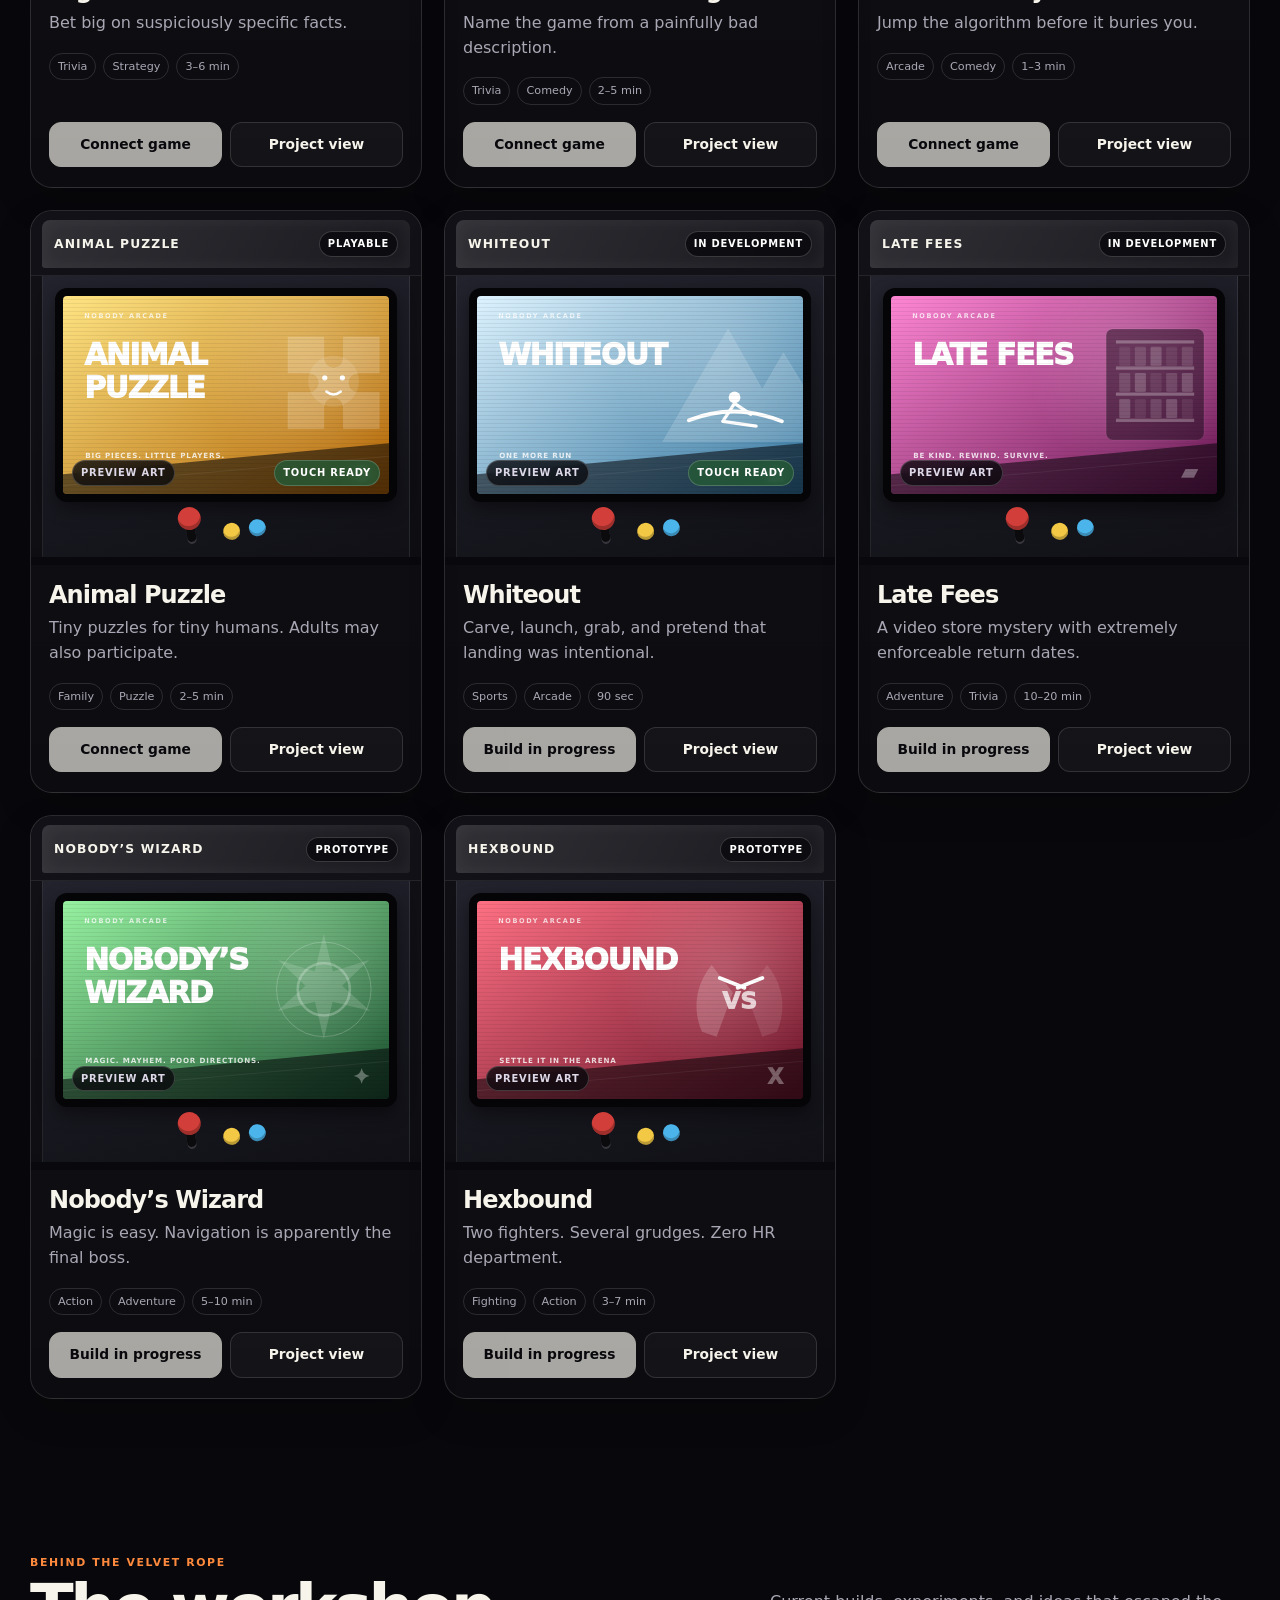
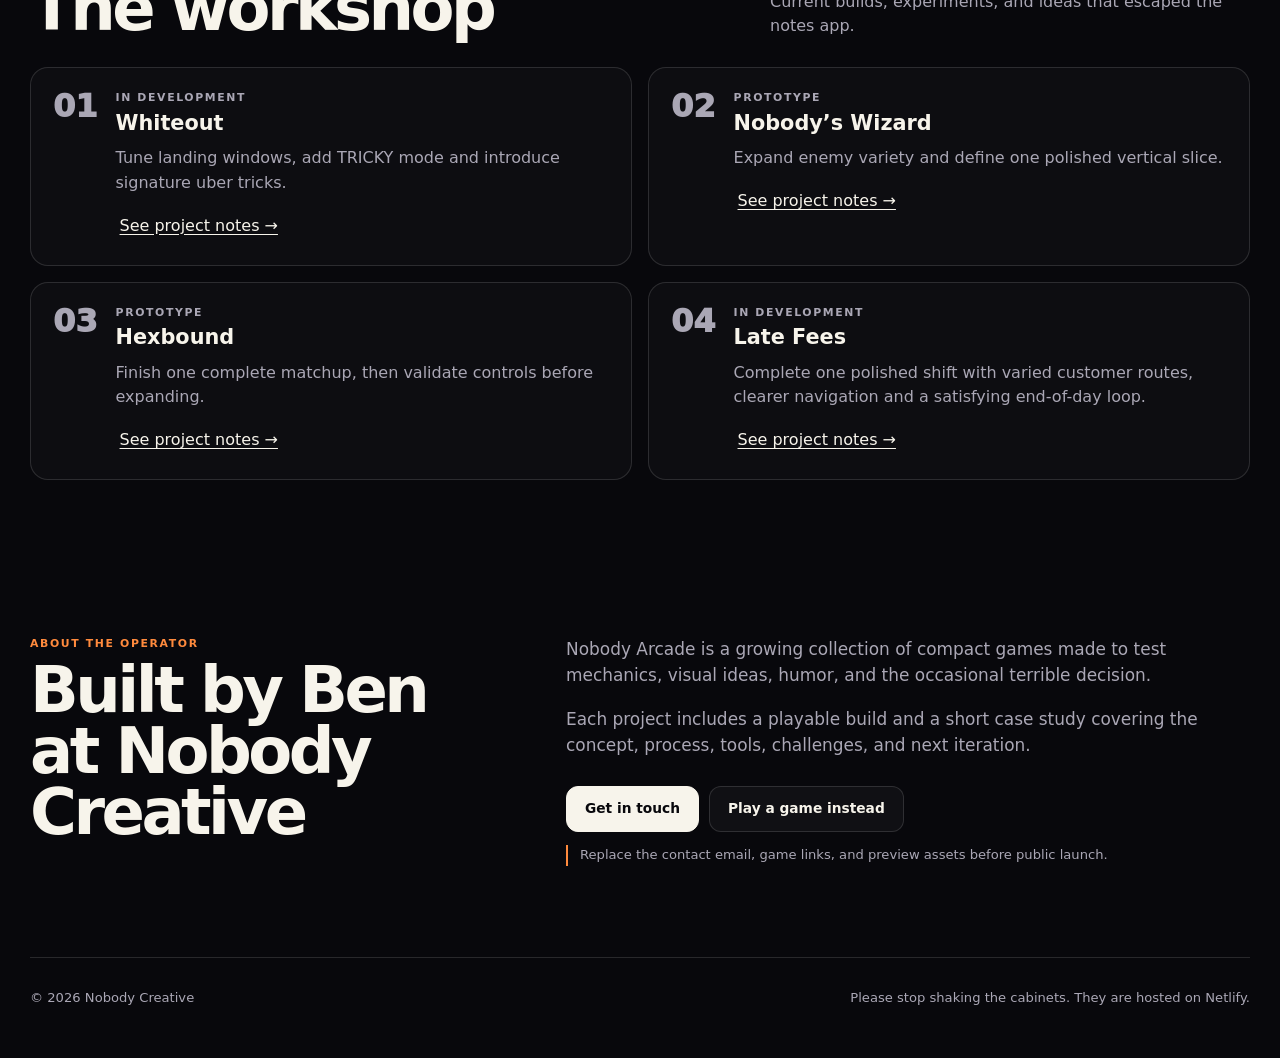
==== commit 5e6f7681: "Add files via upload" ====
--- a/index.html
+++ b/index.html
@@ -34,8 +34,6 @@
     <nav class="desktop-nav" aria-label="Primary navigation">
       <a href="#games">Games</a>
       <a href="#workshop">Workshop</a>
-      <button id="passportButton" type="button">Passport</button>
-      <a class="hidden" id="backRoomNav" href="#backRoom">Back Room</a>
       <a href="#about">About</a>
       <button class="sound-toggle" id="soundToggle" type="button" aria-pressed="false">Sound: off</button>
       <button class="install-nav hidden" id="installButton" type="button">Install arcade</button>
@@ -65,8 +63,6 @@
       </aside>
     </section>
 
-    <section class="daily-card" id="dailyChallenge" aria-labelledby="daily-title"></section>
-
     <section class="install-banner hidden" id="installBanner" aria-labelledby="install-title">
       <div class="install-icon" aria-hidden="true">↘</div>
       <div>
@@ -103,7 +99,6 @@
           <input id="searchInput" type="search" placeholder="Search the arcade…" autocomplete="off" />
         </label>
         <div class="filter-row" id="filterButtons" role="group" aria-label="Filter by genre"></div>
-        <div class="filter-row collection-filters" role="group" aria-label="Filter by collection"><button class="filter-button" type="button" data-collection="favorites" aria-pressed="false">♥ Favorites</button><button class="filter-button" type="button" data-collection="playLater" aria-pressed="false">＋ Play Later</button></div>
         <label class="select-control">
           <span class="sr-only">Sort games</span>
           <select id="sortSelect">
@@ -138,7 +133,6 @@
     </section>
 
     <section class="workshop" id="workshop" aria-labelledby="workshop-title">
-      <span class="employees-clue" aria-label="A flickering Employees Only sign">EMPLOYEES ONLY / door sticks after midnight</span>
       <div class="section-heading">
         <div>
           <p class="eyebrow">Behind the velvet rope</p>
@@ -169,7 +163,6 @@
   <footer>
     <span>© <span id="year"></span> Nobody Creative</span>
     <span>Please stop shaking the cabinets. They are hosted on Netlify.</span>
-    <small class="footer-clue">Inventory note 5B: the logo remembers repeated inspections.</small>
   </footer>
 
   <nav class="mobile-nav" id="mobileNav" aria-label="Mobile navigation">
@@ -177,7 +170,6 @@
     <a href="#games"><span aria-hidden="true">▦</span>Games</a>
     <button id="mobileRandomButton" type="button"><span aria-hidden="true">?</span>Random</button>
     <a href="#workshop"><span aria-hidden="true">⚒</span>Workshop</a>
-    <button id="mobilePassportButton" type="button"><span aria-hidden="true">▤</span>Passport</button>
     <button class="mobile-install hidden" id="mobileInstallButton" type="button"><span aria-hidden="true">↓</span>Install</button>
   </nav>
 
@@ -193,9 +185,6 @@
         <h2 id="playDialogTitle"></h2>
       </div>
       <div class="play-dialog-actions">
-        <button id="restartButton" class="text-button" type="button">Restart</button>
-        <button id="controlsButton" class="text-button" type="button">Controls</button>
-        <button id="playerFavorite" class="text-button" type="button">♡ Favorite</button>
         <button id="fullscreenButton" class="text-button" type="button">Fullscreen</button>
         <a id="openNewTab" class="text-button" href="#" target="_blank" rel="noopener">Open separately ↗</a>
         <button class="dialog-close inline" id="playDialogClose" type="button" aria-label="Close game">×</button>
@@ -205,11 +194,7 @@
       <div class="player-loading" id="playerLoading"><span></span>Loading cabinet…</div>
       <iframe id="gameFrame" title="Game player" allow="fullscreen; autoplay; gamepad; clipboard-read; clipboard-write" loading="lazy"></iframe>
     </div>
-    <p id="orientationHint" class="orientation-hint hidden">This cabinet works best in landscape. Rotation is optional; management is not.</p>
-    <a id="reportIssue" class="text-button" href="mailto:hello@example.com?subject=Nobody%20Arcade%20issue">Report issue</a>
   </dialog>
-
-  <dialog class="passport-dialog" id="passportDialog" aria-labelledby="passportTitle"><button class="dialog-close" id="passportClose" type="button" aria-label="Close Arcade Passport">×</button><div class="passport-heading"><p class="eyebrow">Local clearance card</p><h2 id="passportTitle">Arcade Passport</h2><p>Management has noticed your commitment to avoiding productivity.</p></div><div id="passportContent"></div></dialog>
 
   <dialog class="install-dialog" id="installDialog" aria-labelledby="installDialogTitle">
     <button class="dialog-close" id="installDialogClose" type="button" aria-label="Close install instructions">×</button>
@@ -233,8 +218,6 @@
   <div class="toast" id="toast" role="status" aria-live="polite"></div>
 
   <script src="data/games.js"></script>
-  <script src="data/ranks.js"></script><script src="data/achievements.js"></script><script src="data/challenges.js"></script>
-  <script src="js/storage.js"></script><script src="js/analytics.js"></script><script src="js/progression.js"></script><script src="js/passport.js"></script><script src="js/event-bridge.js"></script>
   <script src="assets/app.js"></script>
 </body>
 </html>
--- a/assets/styles.css
+++ b/assets/styles.css
@@ -14,13 +14,6 @@
   --shadow: 0 24px 70px rgba(0,0,0,.42);
   --safe-bottom: env(safe-area-inset-bottom, 0px);
 }
-
-/* Phase 2: local progression and employee paperwork */
-.daily-card{margin:clamp(1rem,4vw,3rem) auto;max-width:1180px;padding:1.25rem;border:1px solid rgba(118,216,255,.45);border-left:6px solid var(--cyan,#76d8ff);background:linear-gradient(120deg,rgba(21,28,40,.96),rgba(18,10,28,.96));display:flex;justify-content:space-between;gap:1.5rem;align-items:center;box-shadow:0 0 28px rgba(118,216,255,.08)}
-.daily-card h2{margin:.2rem 0}.daily-progress{min-width:180px}.xp-track{height:12px;border:1px solid rgba(255,255,255,.35);background:#07070b;overflow:hidden}.xp-track span{display:block;height:100%;background:linear-gradient(90deg,#76d8ff,#ff5db1);transition:width .4s ease}.collection-filters{margin-top:.5rem}.collection-button{min-height:44px;padding:.55rem .75rem;border:1px solid rgba(255,255,255,.25);background:transparent;color:inherit;border-radius:6px}.passport-dialog{width:min(900px,calc(100% - 1rem));max-height:92dvh;padding:clamp(1rem,4vw,2.5rem);background:#111018;color:#f7f4e8;border:1px solid #ff5db1}.passport-heading{padding-right:3rem}.passport-card{padding:clamp(1rem,4vw,2rem);color:#16131b;background:linear-gradient(135deg,#f1e9d2,#ccbfa5);border-radius:12px;border:4px double #17121a;box-shadow:8px 8px 0 #ff5db1;transform:rotate(-.25deg)}.passport-id{display:grid;grid-template-columns:90px 1fr;gap:1rem}.passport-photo{display:grid;place-items:center;aspect-ratio:1;background:#17121a;color:#76d8ff;font-size:3rem;font-weight:900}.nickname-row{display:flex;gap:.5rem}.nickname-row input{min-width:0;font:inherit;font-size:1.3rem;font-weight:800;padding:.6rem}.xp-label,.passport-stats{display:flex;justify-content:space-between;gap:1rem;flex-wrap:wrap;margin:.75rem 0}.passport-stats span{padding:.7rem;border:1px dashed #4f4651}.collection-grid,.settings-grid{display:grid;grid-template-columns:repeat(2,minmax(0,1fr));gap:.75rem}.collection-grid>div,.settings-grid label{padding:1rem;background:rgba(255,255,255,.06)}.settings-grid label{min-height:44px;display:flex;align-items:center;gap:.7rem}.settings-actions{display:flex;flex-wrap:wrap;gap:.7rem;margin:1rem 0}.danger{background:#651e2d;color:#fff}.achievement-grid{display:grid;grid-template-columns:repeat(2,minmax(0,1fr));gap:.75rem}.achievement{display:flex;gap:1rem;padding:1rem;border:1px solid rgba(255,255,255,.2)}.achievement>span{font-size:2rem}.achievement.locked{opacity:.55;filter:grayscale(1)}.achievement h4,.achievement p{margin:.15rem 0}.activity-feed{list-style:none;padding:0}.activity-feed li{display:flex;justify-content:space-between;gap:1rem;padding:.8rem;border-bottom:1px solid rgba(255,255,255,.15)}.activity-feed time{opacity:.7;white-space:nowrap}.employees-clue{display:inline-block;padding:.5rem;border:1px solid #b8ff6b;color:#b8ff6b;animation:flicker 7s infinite}.footer-clue{opacity:.55}.orientation-hint{padding:.7rem;background:#22182c}.rank-up::after{content:"TOKEN PRIVILEGES UPGRADED";position:fixed;z-index:9999;inset:40% 10% auto;text-align:center;padding:1rem;background:#ff5db1;color:#08080c;font-weight:900;box-shadow:0 0 50px #ff5db1}.reduce-motion *{animation:none!important;transition:none!important}
-@keyframes flicker{0%,94%,98%,100%{opacity:1}95%,97%{opacity:.22}}
-@media(max-width:600px){.daily-card{margin-inline:.75rem;align-items:stretch;flex-direction:column}.achievement-grid,.collection-grid,.settings-grid{grid-template-columns:1fr}.passport-id{grid-template-columns:64px 1fr}.nickname-row{flex-direction:column}.activity-feed li{flex-direction:column;gap:.25rem}.passport-dialog{margin:auto}.play-dialog-actions{flex-wrap:wrap}.mobile-nav{padding-bottom:max(.4rem,env(safe-area-inset-bottom))}}
-@media(prefers-reduced-motion:reduce){*,*::before,*::after{animation-duration:.01ms!important;animation-iteration-count:1!important;scroll-behavior:auto!important;transition-duration:.01ms!important}}
 
 * { box-sizing: border-box; }
 html { scroll-behavior: smooth; color-scheme: dark; }
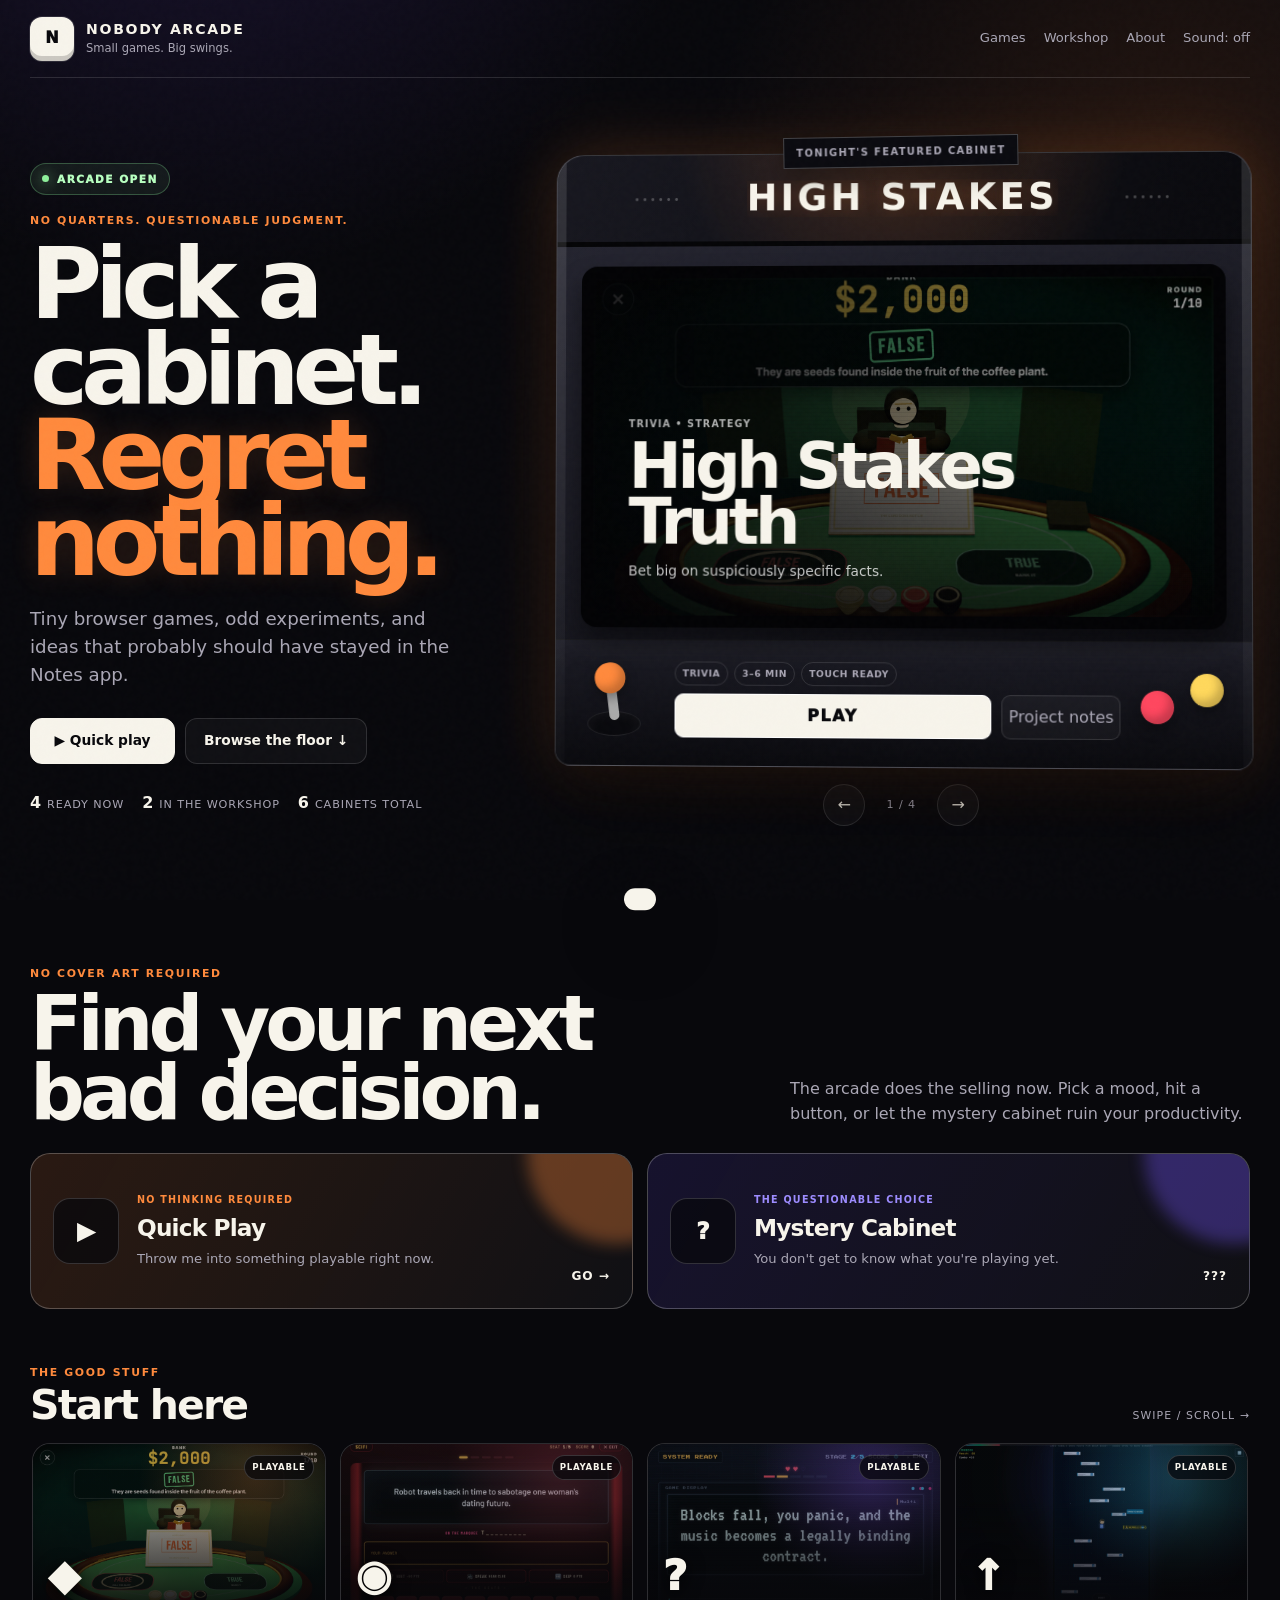
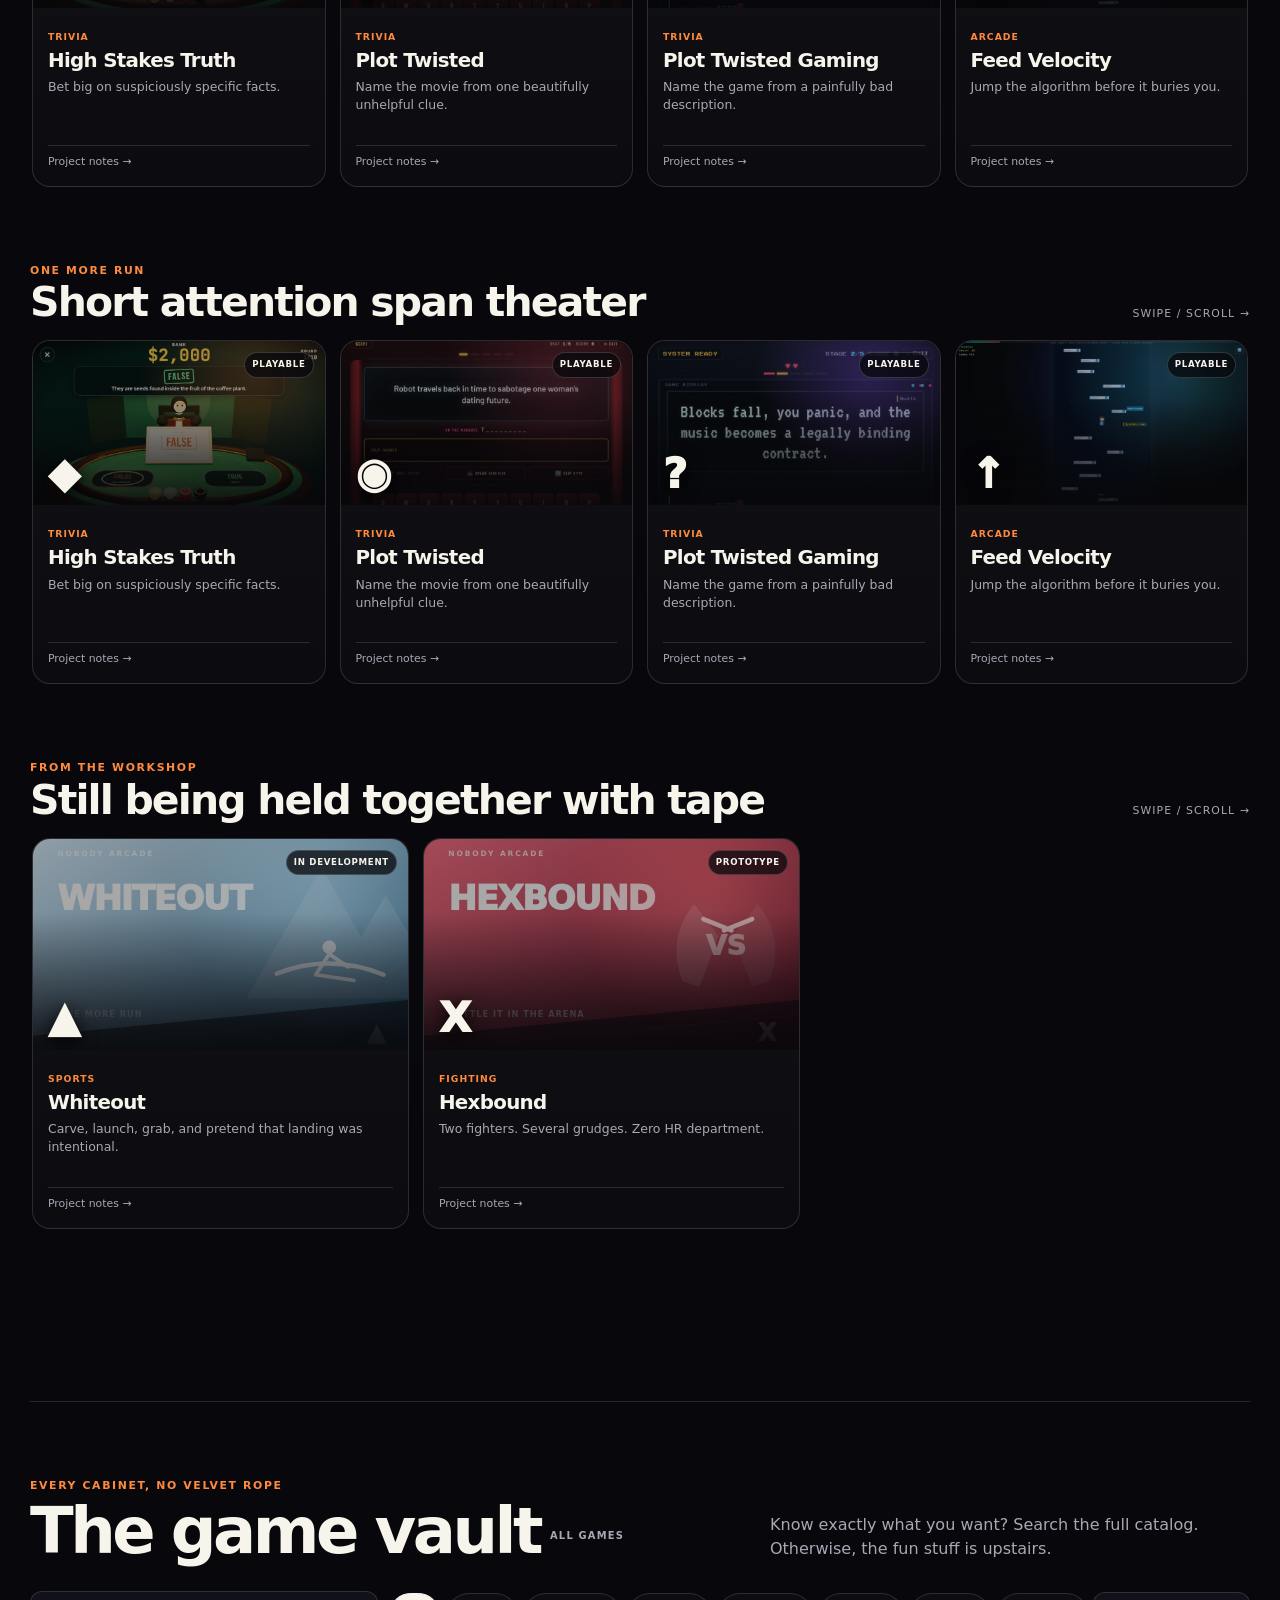
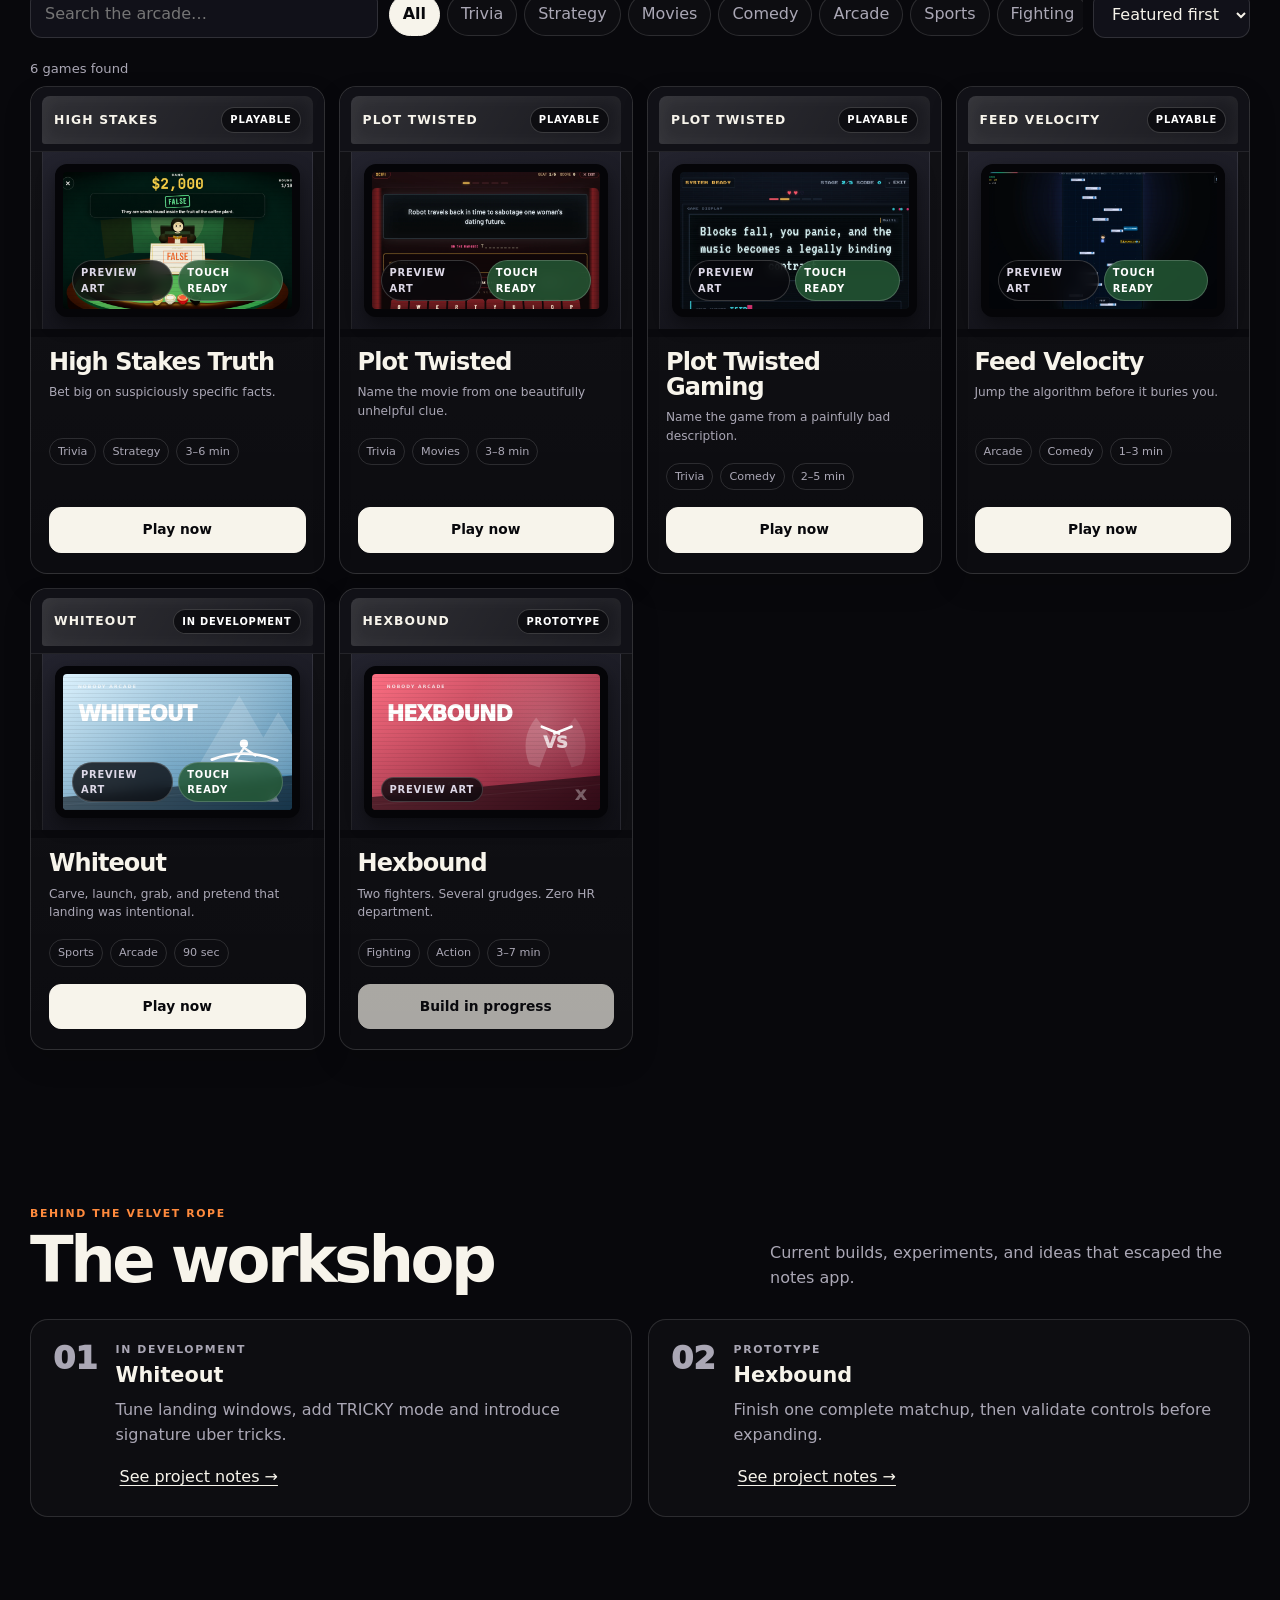
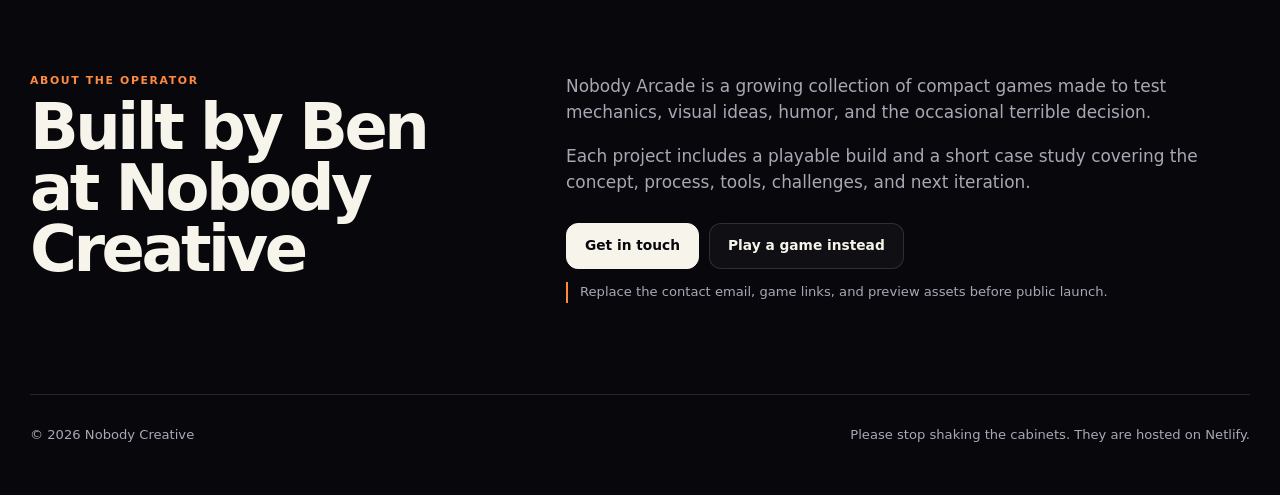
==== commit 0da0a372: "Load arcade navigation v2" ====
--- a/index.html
+++ b/index.html
@@ -17,6 +17,7 @@
   <link rel="icon" href="assets/favicon.svg" type="image/svg+xml" />
   <link rel="apple-touch-icon" href="assets/icons/icon-192.png" />
   <link rel="stylesheet" href="assets/styles.css" />
+  <link rel="stylesheet" href="assets/navigation-v2.css" />
 </head>
 <body>
   <a class="skip-link" href="#games">Skip to games</a>
@@ -219,5 +220,6 @@
 
   <script src="data/games.js"></script>
   <script src="assets/app.js"></script>
+  <script src="assets/navigation-v2.js"></script>
 </body>
 </html>
--- a/assets/navigation-v2.css
+++ b/assets/navigation-v2.css
@@ -0,0 +1,592 @@
+/* Nobody Arcade navigation v2 — discovery-first home screen */
+
+.hero-v2 {
+  min-height: 0;
+  grid-template-columns: minmax(0, .78fr) minmax(520px, 1.22fr);
+  gap: clamp(44px, 6vw, 92px);
+  padding-top: 74px;
+  padding-bottom: 88px;
+}
+
+.arcade-entry-copy { align-self: center; }
+.arcade-open-sign {
+  width: fit-content;
+  display: inline-flex;
+  align-items: center;
+  gap: 8px;
+  padding: 7px 11px;
+  margin-bottom: 18px;
+  border: 1px solid rgba(142,240,155,.28);
+  border-radius: 999px;
+  color: #b8ffc0;
+  background: rgba(142,240,155,.07);
+  font-size: .66rem;
+  font-weight: 950;
+  letter-spacing: .14em;
+}
+.arcade-open-sign span {
+  width: 7px;
+  aspect-ratio: 1;
+  border-radius: 50%;
+  background: #8ef09b;
+  box-shadow: 0 0 14px rgba(142,240,155,.8);
+}
+.arcade-entry-copy h1 {
+  margin: 12px 0 20px;
+  max-width: 650px;
+  font-size: clamp(3.7rem, 7.7vw, 7.15rem);
+  line-height: .87;
+  letter-spacing: -.075em;
+}
+.arcade-entry-copy h1 em {
+  color: var(--orange);
+  font-style: normal;
+  text-shadow: 0 0 28px rgba(255,138,61,.16);
+}
+.arcade-entry-text {
+  max-width: 610px;
+  margin: 0;
+  color: var(--muted);
+  font-size: clamp(1rem, 1.5vw, 1.14rem);
+}
+.arcade-entry-actions { display: flex; flex-wrap: wrap; gap: 10px; margin-top: 28px; }
+.arcade-primary { min-width: 145px; }
+.arcade-entry-stats {
+  display: flex;
+  flex-wrap: wrap;
+  gap: 18px;
+  margin-top: 27px;
+  color: var(--muted);
+  font-size: .7rem;
+  text-transform: uppercase;
+  letter-spacing: .08em;
+}
+.arcade-entry-stats span { display: inline-flex; align-items: baseline; gap: 5px; }
+.arcade-entry-stats strong { color: var(--ink); font-size: 1rem; }
+
+.v2-featured-wrap { position: relative; min-width: 0; }
+.v2-featured-kicker {
+  position: absolute;
+  top: -16px;
+  left: 50%;
+  z-index: 5;
+  transform: translateX(-50%) rotate(-1deg);
+  white-space: nowrap;
+  padding: 7px 12px;
+  border: 1px solid rgba(255,255,255,.22);
+  background: #0b0b10;
+  box-shadow: 0 8px 24px rgba(0,0,0,.35);
+  color: var(--muted);
+  font-size: .62rem;
+  font-weight: 900;
+  letter-spacing: .14em;
+}
+#v2FeaturedStage { perspective: 1200px; }
+.v2-cabinet {
+  --cabinet-glow: rgba(255,138,61,.22);
+  position: relative;
+  overflow: hidden;
+  border: 1px solid rgba(255,255,255,.18);
+  border-radius: 28px 28px 16px 16px;
+  background:
+    linear-gradient(150deg, rgba(255,255,255,.065), transparent 24%),
+    linear-gradient(180deg, #23232d, #0b0b10 74%);
+  box-shadow:
+    0 42px 80px rgba(0,0,0,.46),
+    0 0 65px var(--cabinet-glow),
+    inset 0 0 0 5px rgba(255,255,255,.018);
+  transform: rotateY(-1.5deg) rotateX(.7deg);
+}
+.v2-cabinet::before,
+.v2-cabinet::after {
+  content: "";
+  position: absolute;
+  top: 0;
+  bottom: 0;
+  width: 9px;
+  z-index: 4;
+  background: linear-gradient(180deg, rgba(255,255,255,.12), rgba(255,255,255,.015));
+}
+.v2-cabinet::before { left: 0; }
+.v2-cabinet::after { right: 0; }
+.v2-cabinet.accent-purple { --cabinet-glow: rgba(142,91,255,.23); }
+.v2-cabinet.accent-cyan { --cabinet-glow: rgba(67,218,255,.2); }
+.v2-cabinet.accent-velvet { --cabinet-glow: rgba(182,61,83,.2); }
+.v2-cabinet.accent-green { --cabinet-glow: rgba(75,225,116,.2); }
+.v2-cabinet.accent-red { --cabinet-glow: rgba(255,70,70,.2); }
+.v2-cabinet.accent-pink { --cabinet-glow: rgba(255,96,186,.2); }
+.v2-cabinet.accent-yellow { --cabinet-glow: rgba(255,219,92,.18); }
+.v2-cabinet.accent-ice { --cabinet-glow: rgba(177,231,255,.2); }
+
+.v2-cabinet-marquee {
+  min-height: 92px;
+  display: grid;
+  grid-template-columns: 1fr auto 1fr;
+  align-items: center;
+  gap: 16px;
+  padding: 18px 28px 16px;
+  border-bottom: 5px solid #050507;
+  background:
+    radial-gradient(circle at 50% -40%, var(--cabinet-glow), transparent 62%),
+    linear-gradient(120deg, #181820, #09090d);
+  text-align: center;
+}
+.v2-cabinet-marquee strong {
+  overflow: hidden;
+  text-overflow: ellipsis;
+  white-space: nowrap;
+  font-size: clamp(1.35rem, 3vw, 2.3rem);
+  line-height: 1;
+  text-transform: uppercase;
+  letter-spacing: .09em;
+  text-shadow: 0 0 20px var(--cabinet-glow);
+}
+.v2-marquee-dots {
+  overflow: hidden;
+  color: rgba(255,255,255,.25);
+  letter-spacing: .22em;
+  font-size: .62rem;
+}
+.v2-cabinet-bezel {
+  padding: 20px 25px 12px;
+  background: linear-gradient(165deg, #24242f, #101016);
+}
+.v2-cabinet-screen {
+  position: relative;
+  aspect-ratio: 16 / 9;
+  overflow: hidden;
+  border: 12px solid #030305;
+  border-radius: 16px;
+  background: #020203;
+  box-shadow: inset 0 0 0 2px rgba(255,255,255,.07), 0 15px 26px rgba(0,0,0,.45);
+}
+.v2-cabinet-screen img {
+  width: 100%;
+  height: 100%;
+  object-fit: cover;
+  opacity: .72;
+  filter: saturate(.88) contrast(1.05);
+  transform: scale(1.02);
+}
+.v2-cabinet-screen::after {
+  content: "";
+  position: absolute;
+  inset: 0;
+  z-index: 2;
+  pointer-events: none;
+  background: repeating-linear-gradient(to bottom, transparent 0 3px, rgba(0,0,0,.15) 4px);
+  mix-blend-mode: multiply;
+}
+.v2-screen-wash {
+  position: absolute;
+  inset: 0;
+  z-index: 1;
+  background:
+    linear-gradient(90deg, rgba(3,3,5,.86) 0%, rgba(3,3,5,.38) 58%, rgba(3,3,5,.05)),
+    linear-gradient(0deg, rgba(3,3,5,.72), transparent 55%);
+}
+.v2-screen-copy {
+  position: absolute;
+  left: clamp(18px, 4vw, 36px);
+  right: 24px;
+  bottom: clamp(18px, 4vw, 34px);
+  z-index: 3;
+  max-width: 72%;
+}
+.v2-screen-copy > span {
+  display: block;
+  margin-bottom: 6px;
+  color: rgba(255,255,255,.68);
+  font-size: .6rem;
+  font-weight: 900;
+  letter-spacing: .12em;
+  text-transform: uppercase;
+}
+.v2-screen-copy strong {
+  display: block;
+  font-size: clamp(2rem, 5vw, 4.2rem);
+  line-height: .88;
+  letter-spacing: -.065em;
+}
+.v2-screen-copy p {
+  max-width: 520px;
+  margin: 10px 0 0;
+  color: rgba(255,255,255,.78);
+  font-size: .86rem;
+}
+.v2-control-deck {
+  min-height: 126px;
+  display: grid;
+  grid-template-columns: 80px minmax(0, 1fr) 90px;
+  align-items: center;
+  gap: 16px;
+  padding: 14px 24px 21px;
+  border-top: 1px solid rgba(255,255,255,.07);
+  background: linear-gradient(180deg, #1b1b24, #0a0a0e);
+  box-shadow: inset 0 16px 24px rgba(255,255,255,.025);
+}
+.v2-joystick { position: relative; width: 70px; height: 78px; }
+.v2-joystick::before {
+  content: "";
+  position: absolute;
+  left: 8px;
+  right: 8px;
+  bottom: 2px;
+  height: 23px;
+  border-radius: 50%;
+  background: #09090d;
+  border: 1px solid rgba(255,255,255,.1);
+  box-shadow: inset 0 4px 12px rgba(255,255,255,.04);
+}
+.v2-joystick i {
+  position: absolute;
+  left: 31px;
+  bottom: 18px;
+  width: 10px;
+  height: 41px;
+  border-radius: 6px;
+  background: #aaa;
+  transform: rotate(-7deg);
+  transform-origin: bottom;
+}
+.v2-joystick i::before {
+  content: "";
+  position: absolute;
+  left: 50%;
+  top: -17px;
+  width: 31px;
+  aspect-ratio: 1;
+  border-radius: 50%;
+  background: var(--orange);
+  box-shadow: inset -5px -6px 8px rgba(0,0,0,.22), 0 5px 12px rgba(0,0,0,.35);
+  transform: translateX(-50%);
+}
+.v2-cabinet-info { display: grid; grid-template-columns: 1fr auto; gap: 8px 10px; align-items: center; }
+.v2-cabinet-info > div { display: flex; flex-wrap: wrap; gap: 6px; grid-column: 1 / -1; }
+.v2-cabinet-info > div span {
+  padding: 4px 7px;
+  border: 1px solid rgba(255,255,255,.12);
+  border-radius: 999px;
+  color: var(--muted);
+  font-size: .58rem;
+  font-weight: 800;
+  letter-spacing: .06em;
+  text-transform: uppercase;
+}
+.v2-play-button {
+  min-height: 44px;
+  border: 1px solid #fff;
+  border-radius: 9px;
+  background: #f7f4eb;
+  color: #08080c;
+  font-weight: 1000;
+  letter-spacing: .1em;
+  cursor: pointer;
+}
+.v2-play-button:hover { background: #fff; transform: translateY(-1px); }
+.v2-details-button {
+  min-height: 44px;
+  border: 1px solid rgba(255,255,255,.13);
+  border-radius: 9px;
+  background: rgba(255,255,255,.035);
+  color: var(--muted);
+  cursor: pointer;
+}
+.v2-details-button:hover { color: var(--ink); border-color: rgba(255,255,255,.24); }
+.v2-button-bank { position: relative; height: 66px; }
+.v2-button-bank i {
+  position: absolute;
+  width: 33px;
+  aspect-ratio: 1;
+  border-radius: 50%;
+  background: #ff475f;
+  box-shadow: inset -5px -6px 8px rgba(0,0,0,.22), 0 6px 13px rgba(0,0,0,.35);
+}
+.v2-button-bank i:first-child { left: 4px; top: 22px; }
+.v2-button-bank i:last-child { right: 4px; top: 5px; background: #ffd85c; }
+.v2-featured-nav {
+  display: grid;
+  grid-template-columns: 42px auto 42px;
+  justify-content: center;
+  align-items: center;
+  gap: 11px;
+  margin-top: 17px;
+}
+.v2-featured-nav button {
+  width: 42px;
+  aspect-ratio: 1;
+  border: 1px solid var(--line);
+  border-radius: 50%;
+  background: rgba(255,255,255,.035);
+  color: var(--ink);
+  cursor: pointer;
+}
+.v2-featured-nav button:hover { border-color: var(--orange); }
+.v2-featured-nav span { min-width: 50px; color: var(--muted); font-size: .7rem; text-align: center; letter-spacing: .08em; }
+
+.discovery-section { padding-top: 52px !important; }
+.discovery-heading {
+  display: flex;
+  justify-content: space-between;
+  align-items: end;
+  gap: 34px;
+  margin-bottom: 26px;
+}
+.discovery-heading h2 {
+  max-width: 760px;
+  margin: 6px 0 0;
+  font-size: clamp(2.8rem, 6vw, 5.6rem);
+  line-height: .9;
+  letter-spacing: -.065em;
+}
+.discovery-heading > p { max-width: 460px; margin: 0; color: var(--muted); }
+.no-thought-grid { display: grid; grid-template-columns: 1fr 1fr; gap: 14px; margin-bottom: 56px; }
+.no-thought-card {
+  position: relative;
+  min-width: 0;
+  min-height: 156px;
+  display: grid;
+  grid-template-columns: auto 1fr auto;
+  align-items: center;
+  gap: 18px;
+  padding: 22px;
+  overflow: hidden;
+  border: 1px solid var(--line-strong);
+  border-radius: 20px;
+  color: var(--ink);
+  text-align: left;
+  cursor: pointer;
+  transition: transform .18s ease, border-color .18s ease, box-shadow .18s ease;
+}
+.no-thought-card::after {
+  content: "";
+  position: absolute;
+  width: 180px;
+  aspect-ratio: 1;
+  right: -75px;
+  top: -90px;
+  border-radius: 50%;
+  filter: blur(8px);
+  opacity: .34;
+}
+.no-thought-card:hover { transform: translateY(-3px); box-shadow: 0 18px 42px rgba(0,0,0,.28); }
+.quick-card { background: linear-gradient(120deg, rgba(255,138,61,.14), rgba(255,255,255,.035)); }
+.quick-card::after { background: var(--orange); }
+.mystery-card { background: linear-gradient(120deg, rgba(116,87,255,.14), rgba(255,255,255,.035)); }
+.mystery-card::after { background: #7657ff; }
+.no-thought-icon {
+  width: 66px;
+  aspect-ratio: 1;
+  display: grid;
+  place-items: center;
+  position: relative;
+  z-index: 2;
+  border: 1px solid rgba(255,255,255,.16);
+  border-radius: 17px;
+  background: rgba(8,8,12,.72);
+  font-size: 1.45rem;
+  font-weight: 1000;
+}
+.no-thought-card div { position: relative; z-index: 2; }
+.no-thought-card small { display: block; color: var(--orange); font-size: .6rem; font-weight: 900; letter-spacing: .13em; }
+.mystery-card small { color: #9d8cff; }
+.no-thought-card strong { display: block; margin-top: 2px; font-size: 1.45rem; letter-spacing: -.035em; }
+.no-thought-card p { margin: 3px 0 0; color: var(--muted); font-size: .82rem; }
+.no-thought-card b { position: relative; z-index: 2; align-self: end; white-space: nowrap; font-size: .76rem; letter-spacing: .08em; }
+.no-thought-card.is-picking .no-thought-icon,
+.no-thought-card.is-revealing .no-thought-icon { animation: cabinet-pick .42s ease; }
+@keyframes cabinet-pick { 50% { transform: scale(.86) rotate(-10deg); } }
+
+.floor-row { margin: 0 0 58px; padding: 0 !important; }
+.floor-row-heading {
+  display: flex;
+  justify-content: space-between;
+  align-items: end;
+  gap: 20px;
+  margin-bottom: 16px;
+}
+.floor-row-heading h3 { margin: 4px 0 0; font-size: clamp(1.75rem, 3.2vw, 2.7rem); line-height: .95; letter-spacing: -.045em; }
+.floor-row-heading > span { color: var(--muted); font-size: .68rem; text-transform: uppercase; letter-spacing: .1em; }
+.floor-scroller {
+  display: grid;
+  grid-auto-flow: column;
+  grid-auto-columns: minmax(250px, 31%);
+  gap: 14px;
+  overflow-x: auto;
+  padding: 2px 2px 18px;
+  scroll-snap-type: x proximity;
+  scrollbar-color: rgba(255,255,255,.14) transparent;
+}
+.floor-card {
+  --floor-glow: rgba(255,138,61,.22);
+  min-width: 0;
+  scroll-snap-align: start;
+  overflow: hidden;
+  border: 1px solid var(--line);
+  border-radius: 18px;
+  background: linear-gradient(180deg, rgba(255,255,255,.045), rgba(255,255,255,.018));
+  transition: transform .18s ease, border-color .18s ease;
+}
+.floor-card:hover { transform: translateY(-3px); border-color: var(--line-strong); }
+.floor-card.accent-purple { --floor-glow: rgba(142,91,255,.28); }
+.floor-card.accent-cyan { --floor-glow: rgba(67,218,255,.24); }
+.floor-card.accent-velvet { --floor-glow: rgba(182,61,83,.26); }
+.floor-card.accent-green { --floor-glow: rgba(75,225,116,.24); }
+.floor-card.accent-red { --floor-glow: rgba(255,70,70,.24); }
+.floor-card.accent-pink { --floor-glow: rgba(255,96,186,.24); }
+.floor-card.accent-yellow { --floor-glow: rgba(255,219,92,.23); }
+.floor-card.accent-ice { --floor-glow: rgba(177,231,255,.24); }
+.floor-card-play {
+  width: 100%;
+  display: block;
+  padding: 0;
+  border: 0;
+  background: transparent;
+  color: inherit;
+  text-align: left;
+  cursor: pointer;
+}
+.floor-card-art { position: relative; aspect-ratio: 16 / 9; overflow: hidden; background: #0a0a0e; }
+.floor-card-art::before {
+  content: "";
+  position: absolute;
+  inset: 0;
+  z-index: 1;
+  background:
+    linear-gradient(0deg, rgba(7,7,10,.88), rgba(7,7,10,.05) 65%),
+    radial-gradient(circle at 76% 20%, var(--floor-glow), transparent 45%);
+}
+.floor-card-art img { width: 100%; height: 100%; object-fit: cover; opacity: .68; transition: transform .28s ease, opacity .28s ease; }
+.floor-card:hover .floor-card-art img { transform: scale(1.045); opacity: .8; }
+.floor-card-number {
+  position: absolute;
+  left: 15px;
+  bottom: 11px;
+  z-index: 2;
+  font-size: 2.6rem;
+  line-height: 1;
+  font-weight: 1000;
+  text-shadow: 0 4px 18px #000;
+}
+.floor-card-status {
+  position: absolute;
+  top: 11px;
+  right: 11px;
+  z-index: 2;
+  padding: 5px 7px;
+  border: 1px solid rgba(255,255,255,.17);
+  border-radius: 999px;
+  background: rgba(8,8,12,.74);
+  font-size: .54rem;
+  font-weight: 900;
+  letter-spacing: .08em;
+  text-transform: uppercase;
+}
+.floor-card-copy { min-height: 137px; padding: 15px 15px 10px; }
+.floor-card-copy > span { color: var(--orange); font-size: .58rem; font-weight: 900; letter-spacing: .11em; text-transform: uppercase; }
+.floor-card-copy strong { display: block; margin-top: 3px; font-size: 1.24rem; line-height: 1.05; letter-spacing: -.035em; }
+.floor-card-copy p { margin: 7px 0 0; color: var(--muted); font-size: .78rem; line-height: 1.42; }
+.floor-card-notes {
+  width: calc(100% - 30px);
+  margin: 0 15px 14px;
+  padding: 8px 0 1px;
+  border: 0;
+  border-top: 1px solid var(--line);
+  background: transparent;
+  color: var(--muted);
+  text-align: left;
+  font-size: .68rem;
+  cursor: pointer;
+}
+.floor-card-notes:hover { color: var(--ink); }
+
+.vault-section {
+  margin-top: 18px;
+  padding-top: 76px !important;
+  border-top: 1px solid var(--line);
+}
+.vault-section .section-heading h2::after {
+  content: " ALL GAMES";
+  display: inline-block;
+  margin-left: 10px;
+  color: var(--muted);
+  font-size: .62rem;
+  letter-spacing: .12em;
+  vertical-align: middle;
+}
+.vault-section .game-grid { grid-template-columns: repeat(4, minmax(0,1fr)); gap: 14px; }
+.vault-section .game-card { border-radius: 17px; box-shadow: 0 12px 28px rgba(0,0,0,.16); }
+.vault-section .cabinet-controls { display: none; }
+.vault-section .cabinet-body { padding-bottom: 12px; }
+.vault-section .game-card-copy { padding-top: 13px; }
+.vault-section .game-tagline { min-height: 3.1em; font-size: .76rem; }
+.vault-section .card-actions { grid-template-columns: 1fr; }
+.vault-section .card-actions .button-secondary { display: none; }
+
+@media (max-width: 1050px) {
+  .hero-v2 { grid-template-columns: 1fr 1.08fr; gap: 34px; }
+  .arcade-entry-copy h1 { font-size: clamp(3.3rem, 7vw, 5.8rem); }
+  .v2-cabinet-marquee { min-height: 78px; }
+  .v2-control-deck { grid-template-columns: 62px minmax(0,1fr) 70px; padding-inline: 17px; }
+  .v2-joystick { transform: scale(.84); transform-origin: center; }
+  .v2-button-bank { transform: scale(.86); transform-origin: center; }
+  .floor-scroller { grid-auto-columns: minmax(240px, 40%); }
+  .vault-section .game-grid { grid-template-columns: repeat(3, minmax(0,1fr)); }
+}
+
+@media (max-width: 800px) {
+  .hero-v2 {
+    display: flex;
+    flex-direction: column;
+    gap: 50px;
+    padding-top: 48px;
+    padding-bottom: 64px;
+  }
+  .arcade-entry-copy { width: 100%; }
+  .arcade-entry-copy h1 { max-width: 620px; font-size: clamp(3.5rem, 15vw, 6rem); }
+  .v2-featured-wrap { width: 100%; }
+  .v2-cabinet { transform: none; }
+  .discovery-heading { display: block; }
+  .discovery-heading > p { margin-top: 15px; }
+  .no-thought-grid { grid-template-columns: 1fr; }
+  .floor-scroller { grid-auto-columns: minmax(250px, 66%); }
+  .vault-section .game-grid { grid-template-columns: repeat(2, minmax(0,1fr)); }
+}
+
+@media (max-width: 560px) {
+  .hero-v2 { padding-top: 34px; }
+  .arcade-open-sign { margin-bottom: 13px; }
+  .arcade-entry-copy h1 { font-size: clamp(3.25rem, 16.5vw, 5rem); }
+  .arcade-entry-actions .button { flex: 1 1 145px; }
+  .arcade-entry-stats { gap: 11px 15px; }
+  .v2-featured-kicker { top: -13px; font-size: .54rem; }
+  .v2-cabinet-marquee { min-height: 66px; padding: 13px 16px 11px; }
+  .v2-cabinet-marquee strong { font-size: 1.2rem; }
+  .v2-marquee-dots { display: none; }
+  .v2-cabinet-marquee { grid-template-columns: 1fr; }
+  .v2-cabinet-bezel { padding: 13px 13px 9px; }
+  .v2-cabinet-screen { border-width: 8px; border-radius: 11px; }
+  .v2-screen-copy { left: 17px; right: 14px; bottom: 16px; max-width: 88%; }
+  .v2-screen-copy strong { font-size: clamp(1.7rem, 9vw, 3rem); }
+  .v2-screen-copy p { display: none; }
+  .v2-control-deck { min-height: 102px; grid-template-columns: 1fr; padding: 12px 14px 15px; }
+  .v2-joystick, .v2-button-bank { display: none; }
+  .v2-cabinet-info { grid-template-columns: 1fr 1fr; }
+  .v2-cabinet-info > div { display: none; }
+  .no-thought-card { grid-template-columns: auto 1fr; min-height: 145px; padding: 18px; }
+  .no-thought-card b { display: none; }
+  .no-thought-icon { width: 56px; }
+  .floor-row-heading > span { display: none; }
+  .floor-scroller { grid-auto-columns: minmax(235px, 82%); margin-right: -18px; }
+  .vault-section .game-grid { grid-template-columns: 1fr; }
+  .vault-section .controls { grid-template-columns: 1fr; }
+  .vault-section .filter-row { order: 3; }
+}
+
+@media (prefers-reduced-motion: reduce) {
+  .no-thought-card.is-picking .no-thought-icon,
+  .no-thought-card.is-revealing .no-thought-icon { animation: none; }
+  .floor-card-art img,
+  .floor-card,
+  .no-thought-card { transition: none; }
+}
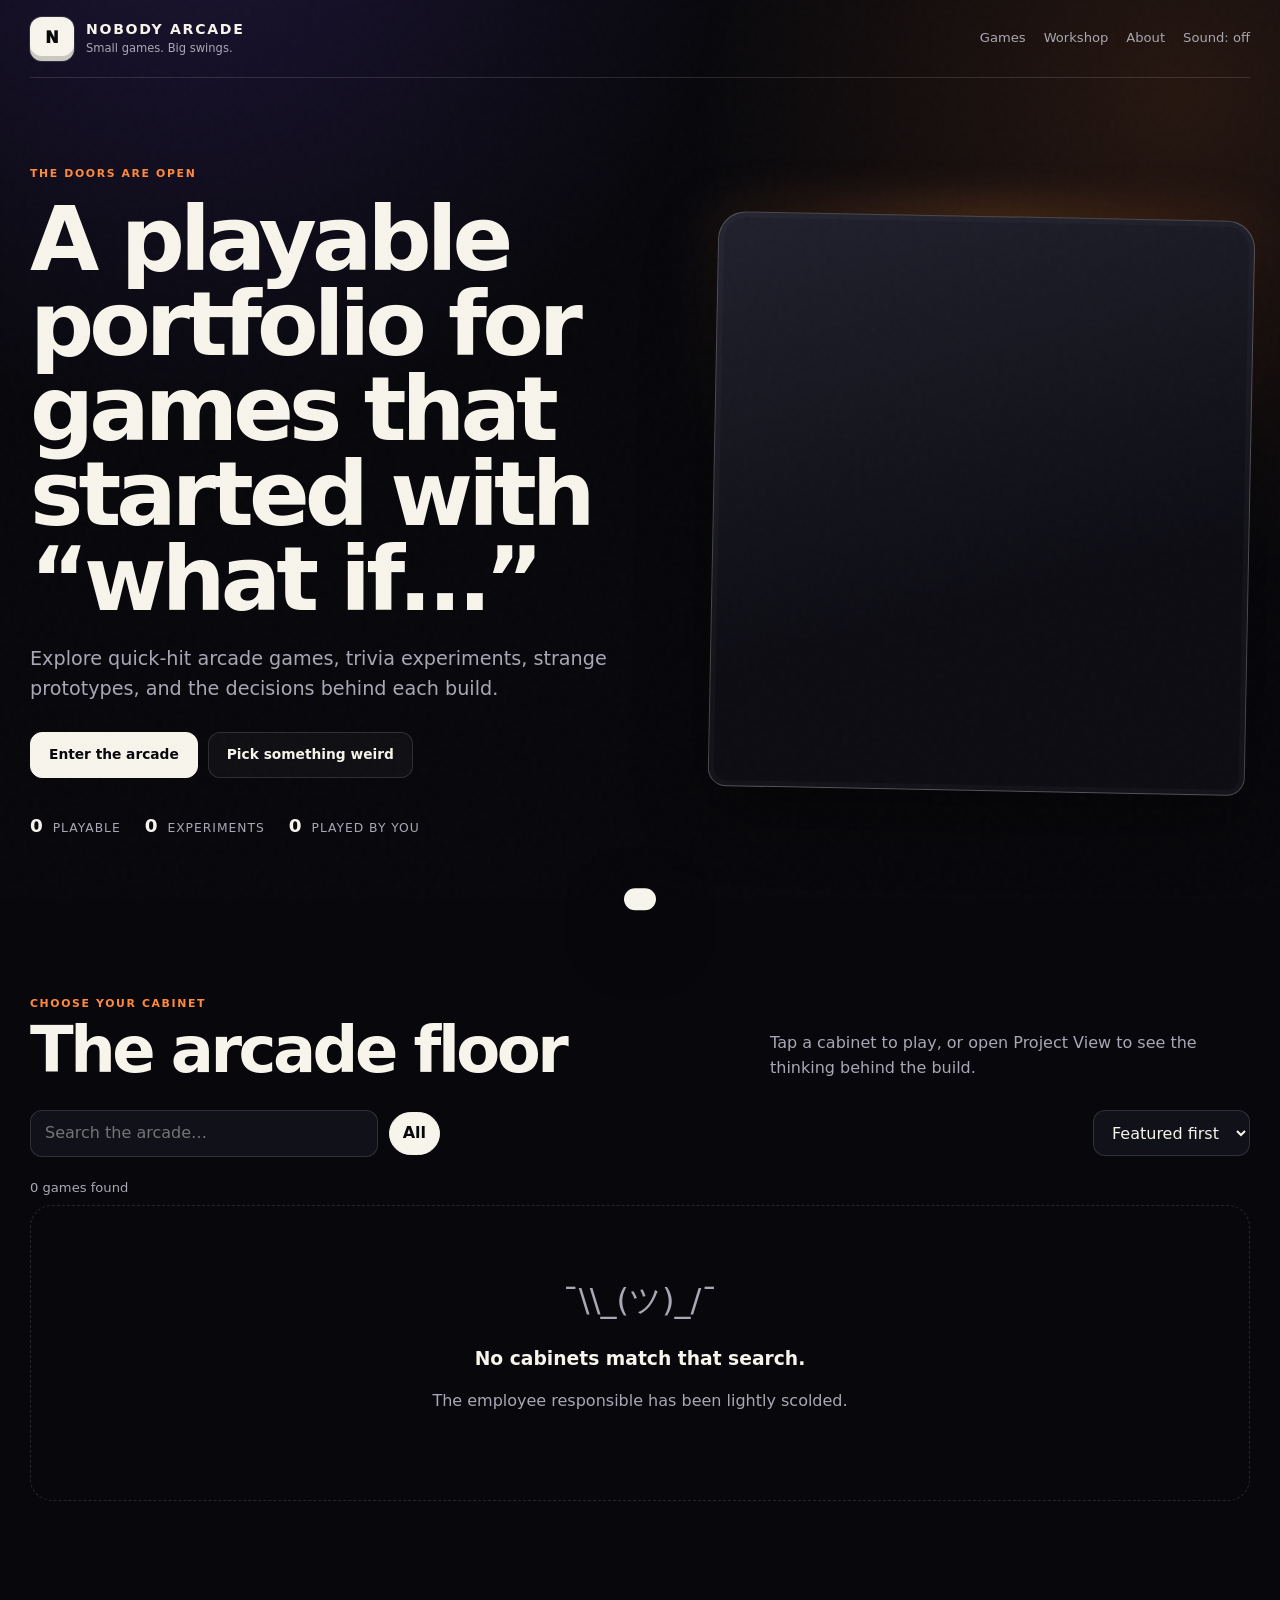
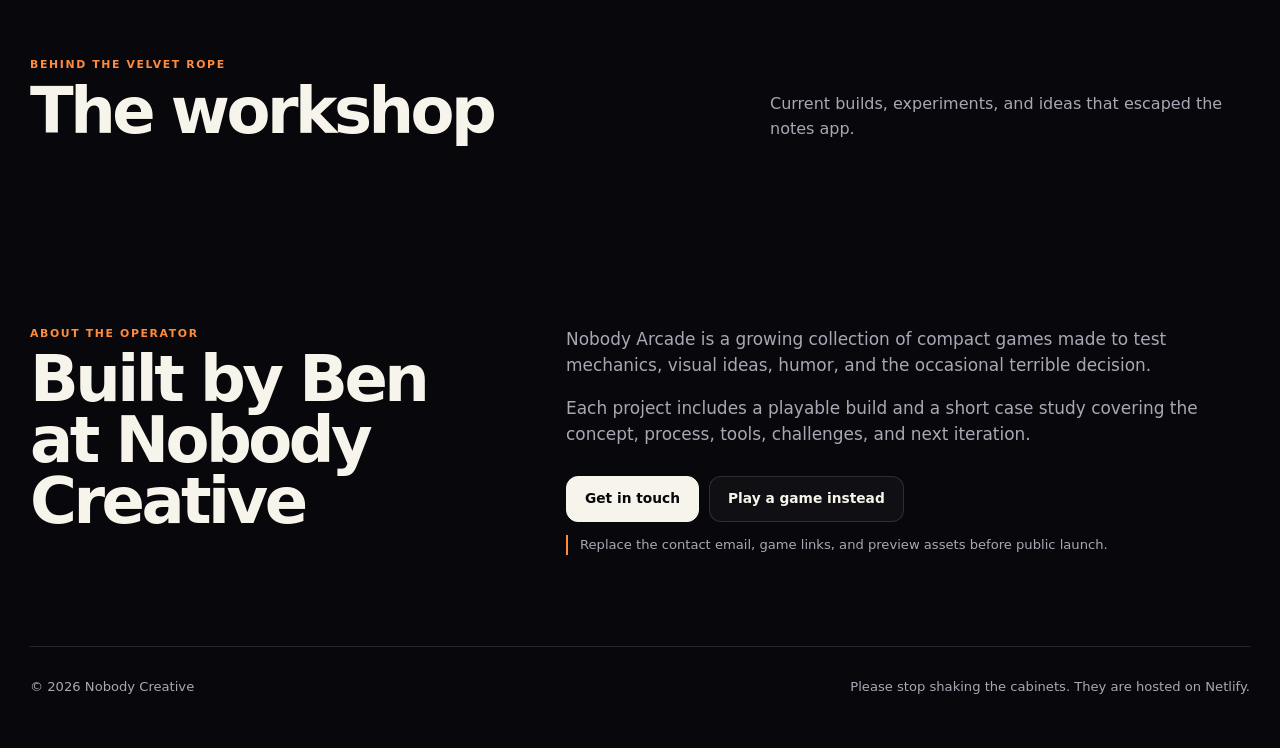
==== commit 06d1b63d: "Load games from per-game folders with an on/off toggle Each game now lives in games/<id>/ with an ar" ====
--- a/index.html
+++ b/index.html
@@ -17,7 +17,6 @@
   <link rel="icon" href="assets/favicon.svg" type="image/svg+xml" />
   <link rel="apple-touch-icon" href="assets/icons/icon-192.png" />
   <link rel="stylesheet" href="assets/styles.css" />
-  <link rel="stylesheet" href="assets/navigation-v2.css" />
 </head>
 <body>
   <a class="skip-link" href="#games">Skip to games</a>
@@ -218,8 +217,7 @@
 
   <div class="toast" id="toast" role="status" aria-live="polite"></div>
 
-  <script src="data/games.js"></script>
+  <script src="assets/games-loader.js"></script>
   <script src="assets/app.js"></script>
-  <script src="assets/navigation-v2.js"></script>
 </body>
 </html>
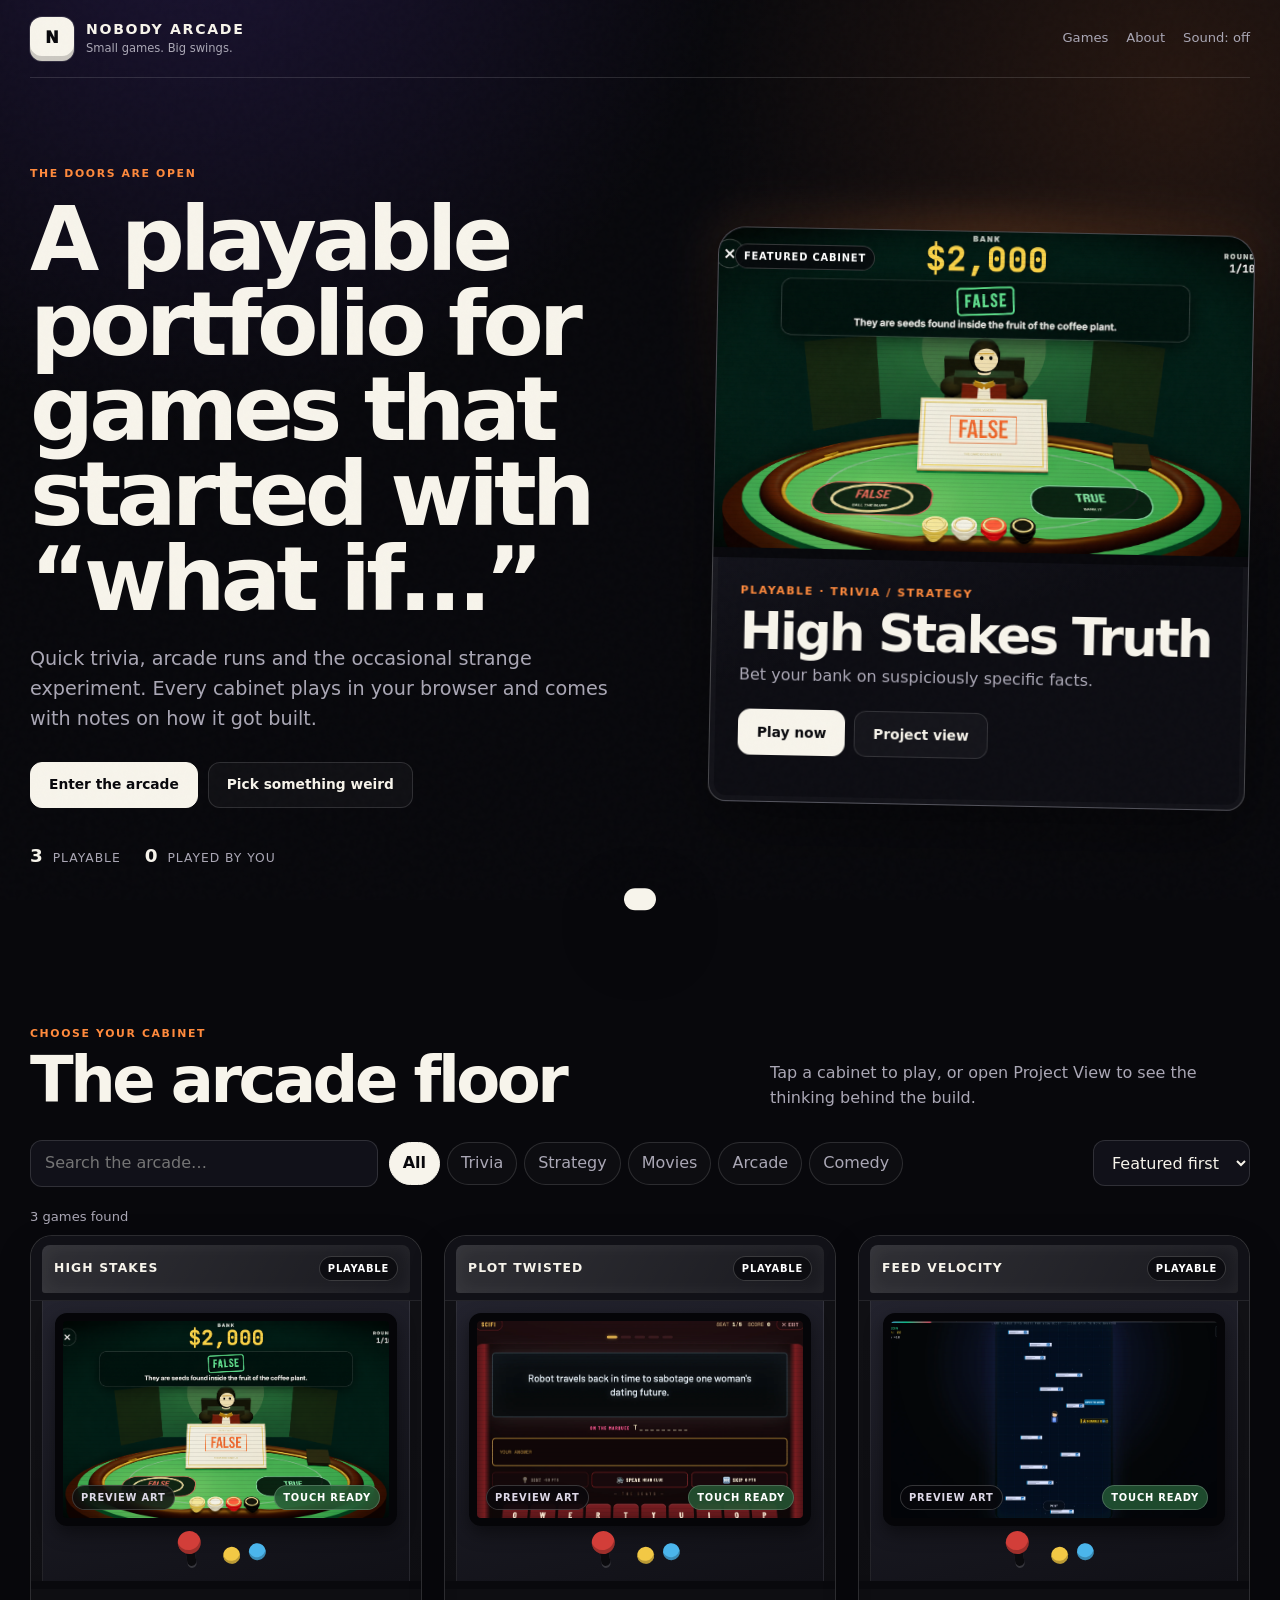
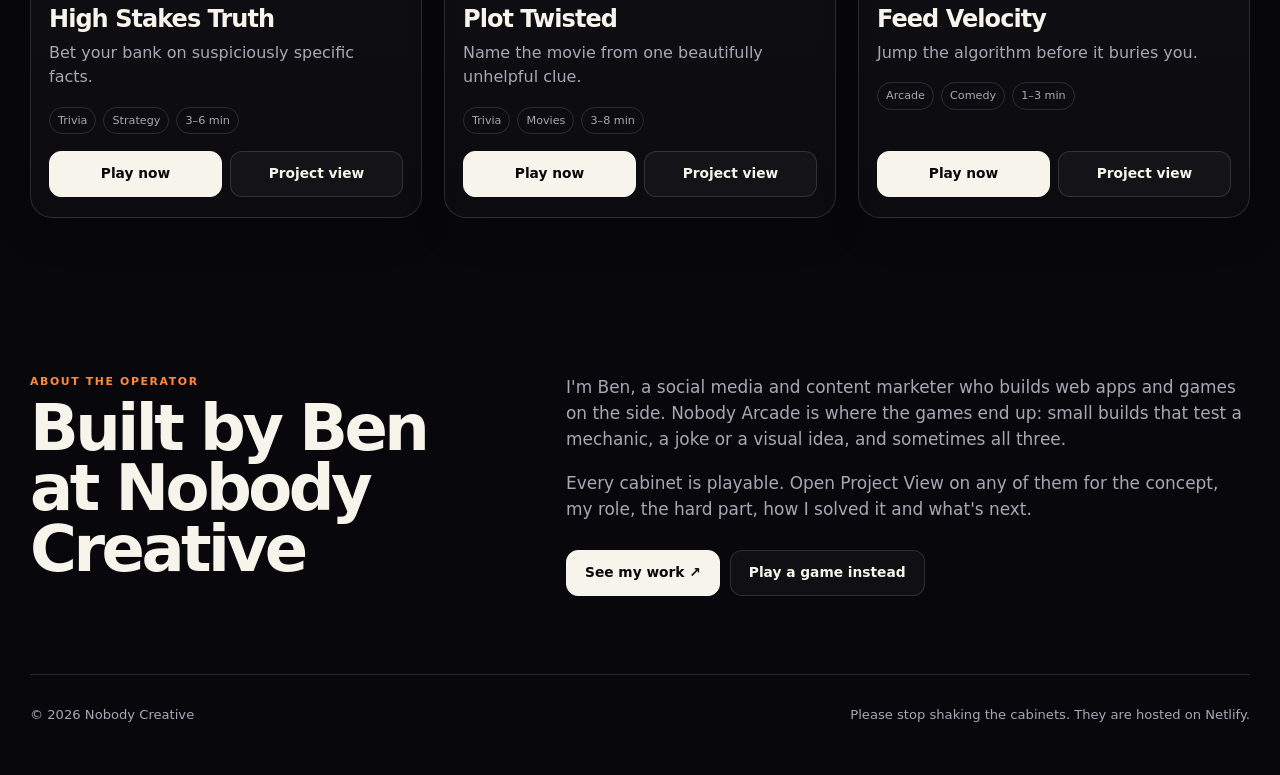
==== commit 1604b18f: "Finalize arcade copy, share card and empty sections - Replace the placeholder contact email and visi" ====
--- a/index.html
+++ b/index.html
@@ -4,14 +4,25 @@
   <meta charset="utf-8" />
   <meta name="viewport" content="width=device-width, initial-scale=1, viewport-fit=cover" />
   <meta name="theme-color" content="#08080c" />
-  <meta name="description" content="Nobody Arcade — a playable portfolio of compact games, prototypes, and questionable ideas." />
+  <meta name="description" content="Nobody Arcade is a playable portfolio of small browser games by Ben Campbell at Nobody Creative: trivia, arcade runs and the occasional questionable idea." />
   <meta name="apple-mobile-web-app-capable" content="yes" />
   <meta name="apple-mobile-web-app-status-bar-style" content="black-translucent" />
   <meta name="apple-mobile-web-app-title" content="Nobody Arcade" />
   <meta name="mobile-web-app-capable" content="yes" />
+  <link rel="canonical" href="https://nobodycreative-arcade.netlify.app/" />
+  <meta property="og:type" content="website" />
+  <meta property="og:site_name" content="Nobody Arcade" />
+  <meta property="og:url" content="https://nobodycreative-arcade.netlify.app/" />
   <meta property="og:title" content="Nobody Arcade — Small games. Big swings." />
-  <meta property="og:description" content="Play compact games and explore how they were built." />
-  <meta property="og:image" content="assets/share-card.svg" />
+  <meta property="og:description" content="Small browser games you can play right now, plus notes on how each one got built." />
+  <meta property="og:image" content="https://nobodycreative-arcade.netlify.app/assets/share-card.png" />
+  <meta property="og:image:width" content="1200" />
+  <meta property="og:image:height" content="630" />
+  <meta property="og:image:alt" content="Nobody Arcade: small games, big swings." />
+  <meta name="twitter:card" content="summary_large_image" />
+  <meta name="twitter:title" content="Nobody Arcade — Small games. Big swings." />
+  <meta name="twitter:description" content="Small browser games you can play right now, plus notes on how each one got built." />
+  <meta name="twitter:image" content="https://nobodycreative-arcade.netlify.app/assets/share-card.png" />
   <title>Nobody Arcade — Small games. Big swings.</title>
   <link rel="manifest" href="manifest.webmanifest" />
   <link rel="icon" href="assets/favicon.svg" type="image/svg+xml" />
@@ -45,7 +56,7 @@
       <div class="hero-copy">
         <p class="eyebrow">The doors are open</p>
         <h1 id="hero-title">A playable portfolio for games that started with “what if…”</h1>
-        <p class="hero-text">Explore quick-hit arcade games, trivia experiments, strange prototypes, and the decisions behind each build.</p>
+        <p class="hero-text">Quick trivia, arcade runs and the occasional strange experiment. Every cabinet plays in your browser and comes with notes on how it got built.</p>
         <div class="hero-actions">
           <a class="button button-primary" href="#games">Enter the arcade</a>
           <button class="button button-secondary" id="randomGameButton" type="button">Pick something weird</button>
@@ -149,13 +160,12 @@
         <h2 id="about-title">Built by Ben at Nobody Creative</h2>
       </div>
       <div class="about-copy">
-        <p>Nobody Arcade is a growing collection of compact games made to test mechanics, visual ideas, humor, and the occasional terrible decision.</p>
-        <p>Each project includes a playable build and a short case study covering the concept, process, tools, challenges, and next iteration.</p>
+        <p>I'm Ben, a social media and content marketer who builds web apps and games on the side. Nobody Arcade is where the games end up: small builds that test a mechanic, a joke or a visual idea, and sometimes all three.</p>
+        <p>Every cabinet is playable. Open Project View on any of them for the concept, my role, the hard part, how I solved it and what's next.</p>
         <div class="about-links">
-          <a class="button button-primary" href="mailto:hello@example.com">Get in touch</a>
+          <a class="button button-primary" href="https://bencampbell.netlify.app/" target="_blank" rel="noopener">See my work ↗</a>
           <a class="button button-secondary" href="#games">Play a game instead</a>
         </div>
-        <p class="setup-note">Replace the contact email, game links, and preview assets before public launch.</p>
       </div>
     </section>
   </main>
--- a/assets/styles.css
+++ b/assets/styles.css
@@ -304,8 +304,7 @@
   .dialog-footer { flex-direction: column; }
   .back-room { padding: 26px 16px; }
   footer { flex-direction: column; padding-bottom: 30px; }
-  .mobile-nav { position: fixed; z-index: 90; left: 8px; right: 8px; bottom: calc(8px + var(--safe-bottom)); min-height: 60px; display: grid; grid-template-columns: repeat(4, 1fr); align-items: stretch; border: 1px solid var(--line-strong); border-radius: 18px; background: rgba(17,17,25,.92); box-shadow: 0 18px 55px rgba(0,0,0,.5); backdrop-filter: blur(16px); overflow: hidden; }
-  .mobile-nav.install-available { grid-template-columns: repeat(5, 1fr); }
+  .mobile-nav { position: fixed; z-index: 90; left: 8px; right: 8px; bottom: calc(8px + var(--safe-bottom)); min-height: 60px; display: grid; grid-auto-flow: column; grid-auto-columns: 1fr; align-items: stretch; border: 1px solid var(--line-strong); border-radius: 18px; background: rgba(17,17,25,.92); box-shadow: 0 18px 55px rgba(0,0,0,.5); backdrop-filter: blur(16px); overflow: hidden; }
   .mobile-nav a, .mobile-nav button { border: 0; background: transparent; color: var(--muted); text-decoration: none; display: flex; flex-direction: column; align-items: center; justify-content: center; gap: 2px; min-width: 0; font-size: .61rem; padding: 6px 3px; cursor: pointer; }
   .mobile-nav span { color: var(--ink); font-size: 1rem; line-height: 1; }
   .mobile-nav a:active, .mobile-nav button:active { background: rgba(255,255,255,.07); }
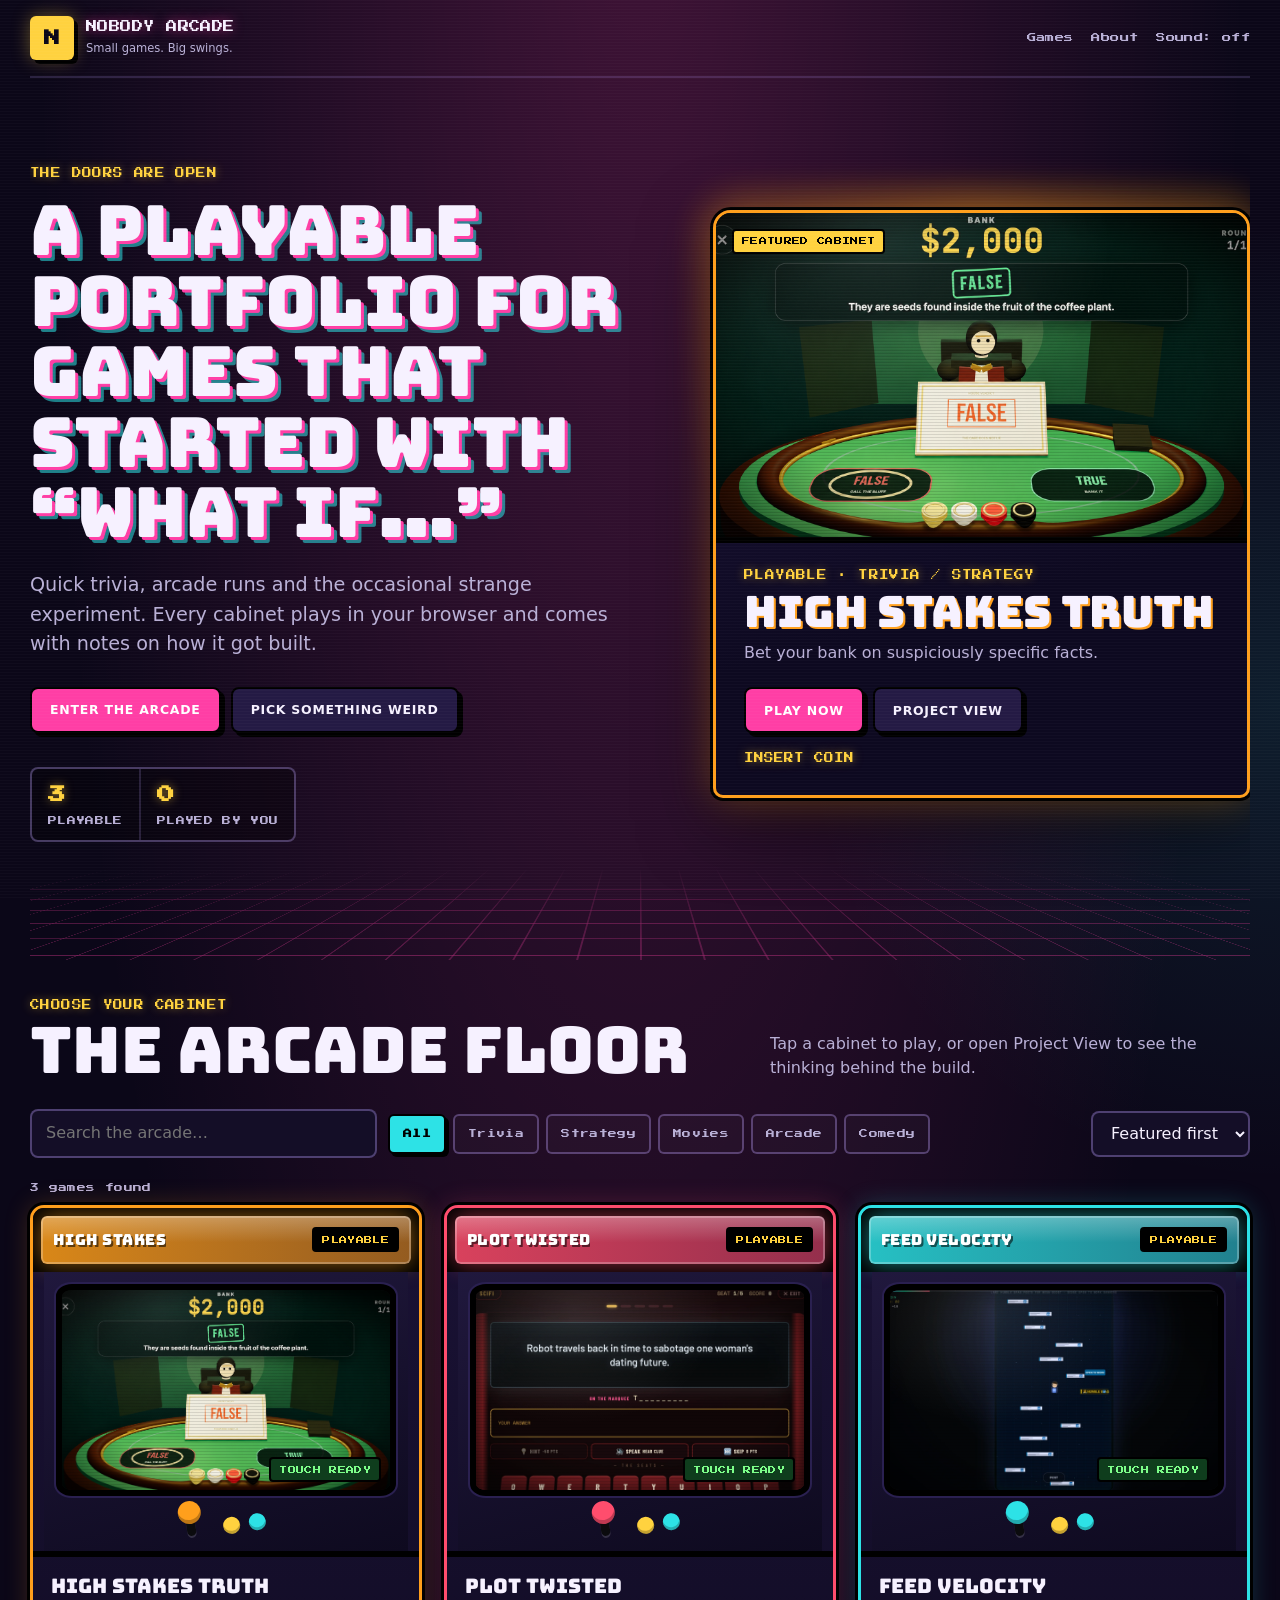
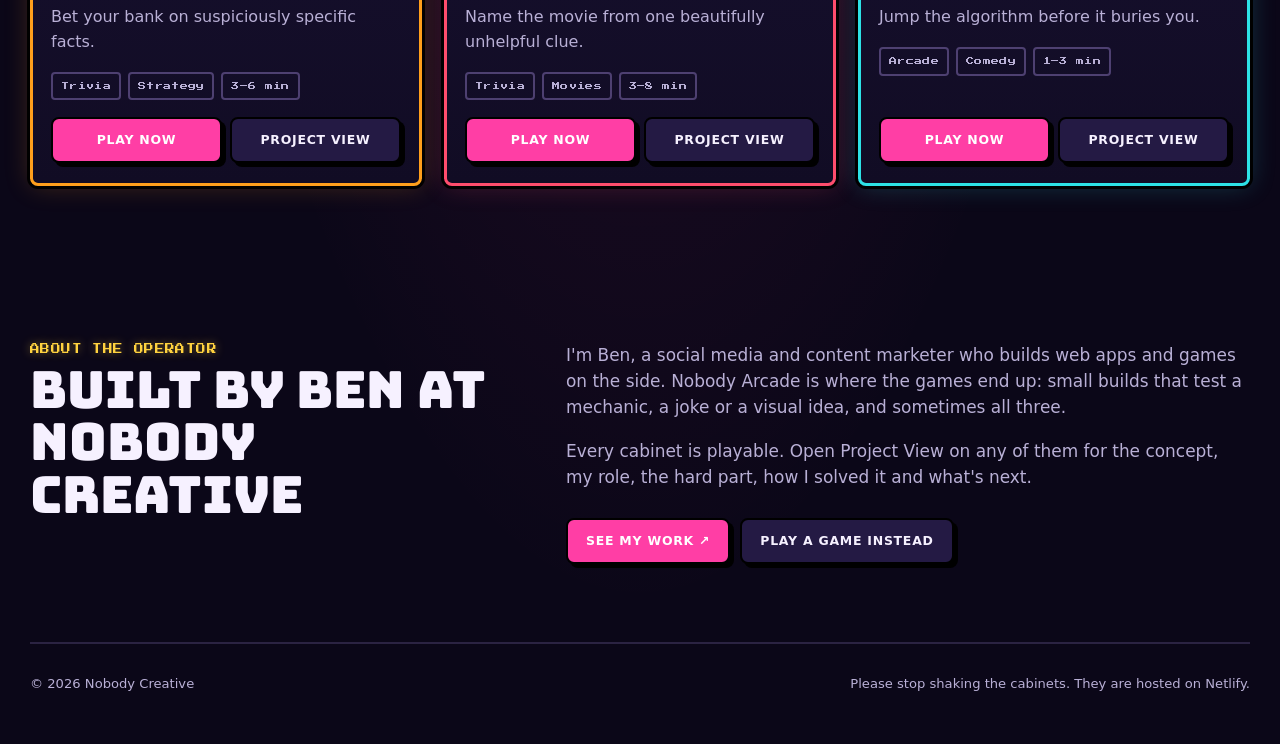
==== commit 1d7b643f: "Retro arcade theme - New assets/retro.css layered over styles.css: neon-on-midnight palette, Bungee " ====
--- a/index.html
+++ b/index.html
@@ -3,7 +3,7 @@
 <head>
   <meta charset="utf-8" />
   <meta name="viewport" content="width=device-width, initial-scale=1, viewport-fit=cover" />
-  <meta name="theme-color" content="#08080c" />
+  <meta name="theme-color" content="#0b0718" />
   <meta name="description" content="Nobody Arcade is a playable portfolio of small browser games by Ben Campbell at Nobody Creative: trivia, arcade runs and the occasional questionable idea." />
   <meta name="apple-mobile-web-app-capable" content="yes" />
   <meta name="apple-mobile-web-app-status-bar-style" content="black-translucent" />
@@ -27,7 +27,10 @@
   <link rel="manifest" href="manifest.webmanifest" />
   <link rel="icon" href="assets/favicon.svg" type="image/svg+xml" />
   <link rel="apple-touch-icon" href="assets/icons/icon-192.png" />
+  <link rel="preload" href="assets/fonts/press-start-2p-latin.woff2" as="font" type="font/woff2" crossorigin />
+  <link rel="preload" href="assets/fonts/bungee-latin.woff2" as="font" type="font/woff2" crossorigin />
   <link rel="stylesheet" href="assets/styles.css" />
+  <link rel="stylesheet" href="assets/retro.css" />
 </head>
 <body>
   <a class="skip-link" href="#games">Skip to games</a>
--- a/assets/retro.css
+++ b/assets/retro.css
@@ -0,0 +1,330 @@
+/*
+  NOBODY ARCADE — RETRO THEME
+  Loaded after styles.css. Layout lives in styles.css; this file owns the look:
+  neon-on-midnight palette, pixel labels, lit marquees, CRT screens and chunky buttons.
+  Delete the <link> to this file in index.html to get the previous look back.
+*/
+
+@font-face {
+  font-family: "Bungee";
+  src: url("fonts/bungee-latin.woff2") format("woff2");
+  font-weight: 400;
+  font-display: swap;
+}
+@font-face {
+  font-family: "Press Start 2P";
+  src: url("fonts/press-start-2p-latin.woff2") format("woff2");
+  font-weight: 400;
+  font-display: swap;
+}
+
+:root {
+  --bg: #0b0718;
+  --surface: #140e27;
+  --surface-2: #1b1334;
+  --surface-3: #241a44;
+  --ink: #f6f1ff;
+  --muted: #b9b0d6;
+  --line: rgba(190,160,255,.18);
+  --line-strong: rgba(190,160,255,.34);
+  --orange: #ffd23f;               /* eyebrow + highlight colour, kept under the old name */
+  --pink: #ff3ea5;
+  --cyan: #2de2e6;
+  --yellow: #ffd23f;
+  --green: #7dff8a;
+  --accent: var(--pink);
+  --radius: 10px;
+  --pixel: "Press Start 2P", ui-monospace, monospace;
+  --display: "Bungee", Impact, "Arial Black", sans-serif;
+  --shadow: 0 24px 70px rgba(0,0,0,.5);
+  --hard: 4px 4px 0 #000;
+}
+
+/* Per-cabinet neon, from each game's "accent" in arcade.json */
+[data-accent="cyan"]   { --accent: #2de2e6; }
+[data-accent="orange"] { --accent: #ff9f1c; }
+[data-accent="purple"] { --accent: #a970ff; }
+[data-accent="velvet"] { --accent: #ff4d6d; }
+[data-accent="pink"]   { --accent: #ff3ea5; }
+[data-accent="green"]  { --accent: #7dff8a; }
+[data-accent="yellow"] { --accent: #ffd23f; }
+[data-accent="red"]    { --accent: #ff5148; }
+[data-accent="ice"]    { --accent: #9be7ff; }
+[data-accent="secret"] { --accent: #9eff59; }
+
+body {
+  background:
+    radial-gradient(ellipse at 50% -10%, rgba(255,62,165,.22), transparent 38rem),
+    radial-gradient(circle at 100% 30%, rgba(45,226,230,.10), transparent 30rem),
+    var(--bg);
+}
+
+/* Whole-page CRT scanlines, very faint so text stays crisp */
+.noise {
+  opacity: 1;
+  background:
+    repeating-linear-gradient(to bottom, rgba(255,255,255,.022) 0 1px, transparent 1px 3px);
+  mix-blend-mode: normal;
+}
+
+/* Pixel type for small labels only; everything long stays in the body font */
+.eyebrow, .status-badge, .played-badge, .touch-badge, .preview-badge, .hero-stats,
+.brand strong, .case-item strong, .meta-pill, .filter-button, .results-line,
+.workshop-number, .mobile-nav a, .mobile-nav button, .desktop-nav a, .sound-toggle, .install-nav {
+  font-family: var(--pixel);
+  font-weight: 400;
+  letter-spacing: .04em;
+}
+.eyebrow { font-size: .6rem; line-height: 1.6; color: var(--yellow); text-shadow: 0 0 10px rgba(255,210,63,.45); }
+
+.hero-copy h1, .section-heading h2, .about h2, .back-room h2, .featured-copy h2,
+.dialog-media-copy h2, .unlock-flash strong, .install-dialog-body h2, .game-card-copy h3,
+.continue-card h3, .install-banner h2, .play-dialog-header h2, .workshop-card h3 {
+  font-family: var(--display);
+  font-weight: 400;
+  letter-spacing: 0;
+  text-transform: uppercase;
+}
+
+/* Header */
+.site-header { border-bottom: 2px solid var(--line); }
+.brand-mark {
+  font-family: var(--pixel);
+  font-size: 1rem;
+  border-radius: 6px;
+  color: var(--bg);
+  background: var(--yellow);
+  box-shadow: var(--hard), 0 0 18px rgba(255,210,63,.35);
+}
+.brand strong { font-size: .7rem; color: var(--ink); text-shadow: 0 0 12px rgba(255,62,165,.6); }
+.brand small { margin-top: 4px; }
+.desktop-nav a, .sound-toggle { font-size: .58rem; }
+.desktop-nav a:hover, .sound-toggle:hover { color: var(--cyan); text-shadow: 0 0 10px rgba(45,226,230,.6); }
+.install-nav { font-size: .55rem; border-radius: 6px; border: 2px solid var(--cyan); color: var(--cyan); }
+
+/* Hero */
+.hero { position: relative; isolation: isolate; overflow-x: clip; overflow-y: visible; }
+.hero::before {
+  /* neon grid floor */
+  content: "";
+  position: absolute;
+  z-index: -1;
+  left: 50%;
+  bottom: -40px;
+  width: 140vw;
+  height: 46%;
+  transform: translateX(-50%) perspective(420px) rotateX(62deg);
+  transform-origin: bottom;
+  background:
+    linear-gradient(to top, rgba(255,62,165,.55) 2px, transparent 2px) 0 0 / 100% 42px,
+    linear-gradient(to right, rgba(255,62,165,.4) 2px, transparent 2px) 0 0 / 64px 100%;
+  -webkit-mask-image: linear-gradient(to top, #000 10%, transparent 85%);
+          mask-image: linear-gradient(to top, #000 10%, transparent 85%);
+  opacity: .6;
+  pointer-events: none;
+}
+.hero-copy h1 {
+  font-size: clamp(2.6rem, 5.4vw, 5rem);
+  line-height: 1.02;
+  color: var(--ink);
+  text-shadow: 3px 3px 0 var(--pink), 6px 6px 0 rgba(45,226,230,.55);
+}
+.hero-text { color: var(--muted); }
+.hero-stats {
+  gap: 0;
+  font-size: .55rem;
+  border: 2px solid var(--line-strong);
+  border-radius: 8px;
+  width: fit-content;
+  background: rgba(0,0,0,.35);
+}
+.hero-stats span { padding: 12px 16px; border-right: 2px solid var(--line); }
+.hero-stats span:last-child { border-right: 0; }
+.hero-stats strong { display: block; margin: 0 0 6px; font-size: 1.1rem; color: var(--yellow); text-shadow: 0 0 10px rgba(255,210,63,.5); }
+
+/* Buttons: chunky arcade buttons with a hard shadow that presses in */
+.button {
+  border: 2px solid #000;
+  border-radius: 8px;
+  font-weight: 800;
+  text-transform: uppercase;
+  letter-spacing: .06em;
+  font-size: .78rem;
+  box-shadow: var(--hard);
+  transition: transform .08s ease, box-shadow .08s ease, background .15s ease, color .15s ease;
+}
+.button:hover { transform: translate(-1px, -1px); box-shadow: 5px 5px 0 #000; }
+.button:active { transform: translate(3px, 3px); box-shadow: 1px 1px 0 #000; }
+.button-primary { background: var(--pink); color: #fff; border-color: #000; }
+.button-primary:hover { background: #ff5cb3; }
+.button-secondary { background: var(--surface-3); color: var(--ink); border-color: #000; }
+.button-secondary:hover { background: #2e2257; border-color: #000; }
+.button-disabled { opacity: .6; filter: saturate(.4); }
+.text-button { color: var(--cyan); }
+
+:where(a, button, input, select, [tabindex]):focus-visible {
+  outline: 3px solid var(--yellow);
+  outline-offset: 3px;
+}
+
+/* Featured cabinet */
+.featured-shell { transform: none; }
+.cabinet-lights { background: radial-gradient(circle at 50% 0%, color-mix(in srgb, var(--accent) 45%, transparent), transparent 60%); }
+.featured-game {
+  border: 3px solid var(--accent);
+  border-radius: 18px 18px 10px 10px;
+  background: linear-gradient(165deg, #1f1640, #0d0920 64%);
+  box-shadow: 0 0 0 3px #000, 0 0 40px color-mix(in srgb, var(--accent) 35%, transparent), var(--shadow);
+}
+.featured-art { border-bottom: 6px solid #000; }
+.featured-art .status-badge { background: var(--yellow); color: #000; border-color: #000; }
+.featured-copy h2 { font-size: clamp(1.8rem, 3.4vw, 2.7rem); line-height: 1; color: var(--ink); text-shadow: 2px 2px 0 var(--accent); }
+.featured-copy > p.insert-coin {
+  font-family: var(--pixel);
+  font-size: .6rem;
+  text-transform: uppercase;
+  color: var(--yellow);
+  text-shadow: 0 0 10px rgba(255,210,63,.5);
+  margin: 18px 0 0;
+  animation: blink 1.1s steps(2, start) infinite;
+}
+@keyframes blink { to { visibility: hidden; } }
+
+/* CRT screens: scanlines, glass glare, rounded vignette */
+.featured-art::after, .cabinet-screen::after, .dialog-media::after {
+  background:
+    radial-gradient(ellipse at 30% 10%, rgba(255,255,255,.10), transparent 45%),
+    radial-gradient(ellipse at center, transparent 58%, rgba(0,0,0,.55) 100%),
+    repeating-linear-gradient(to bottom, transparent 0 2px, rgba(0,0,0,.22) 3px);
+  mix-blend-mode: normal;
+}
+
+/* Filters + search */
+.search-control input, .select-control select {
+  border: 2px solid var(--line-strong);
+  border-radius: 8px;
+  background: var(--surface);
+}
+.search-control input:focus, .select-control select:focus { border-color: var(--cyan); box-shadow: 0 0 0 3px rgba(45,226,230,.18); }
+.filter-button { font-size: .55rem; border: 2px solid var(--line-strong); border-radius: 6px; }
+.filter-button.active { background: var(--cyan); border-color: #000; color: #000; box-shadow: 3px 3px 0 #000; }
+.results-line { font-size: .55rem; }
+
+/* Game cabinets */
+.game-card {
+  border: 3px solid var(--accent);
+  border-radius: 14px 14px 8px 8px;
+  background: linear-gradient(180deg, #1a1235, #110c24);
+  box-shadow: 0 0 0 3px #000, 0 0 26px color-mix(in srgb, var(--accent) 22%, transparent);
+}
+.game-card:hover {
+  transform: translateY(-4px);
+  border-color: var(--accent);
+  box-shadow: 0 0 0 3px #000, 0 0 40px color-mix(in srgb, var(--accent) 45%, transparent);
+}
+.cabinet-top { background: #000; border-bottom: 0; padding: 8px; }
+.cabinet-marquee {
+  border-radius: 6px;
+  background:
+    linear-gradient(180deg, rgba(255,255,255,.28), rgba(255,255,255,0) 55%),
+    linear-gradient(90deg, color-mix(in srgb, var(--accent) 85%, #000), color-mix(in srgb, var(--accent) 55%, #120a24));
+  box-shadow: inset 0 0 0 2px rgba(255,255,255,.25), 0 0 22px color-mix(in srgb, var(--accent) 55%, transparent);
+}
+.cabinet-marquee strong {
+  font-family: var(--display);
+  font-weight: 400;
+  font-size: .95rem;
+  letter-spacing: .03em;
+  color: #fff;
+  text-shadow: 2px 2px 0 rgba(0,0,0,.55);
+}
+.status-badge, .played-badge, .touch-badge, .preview-badge {
+  font-size: .5rem;
+  border-radius: 4px;
+  border: 2px solid #000;
+  background: rgba(0,0,0,.8);
+}
+.cabinet-marquee .status-badge { background: #000; color: var(--yellow); }
+.touch-badge { background: #0f3d1d; color: var(--green); }
+.cabinet-body { background: linear-gradient(165deg, #20183d, #0e0a1f); border-left: 0; border-right: 0; }
+.cabinet-screen { border: 6px solid #000; border-radius: 16px / 12px; box-shadow: inset 0 0 0 2px rgba(255,255,255,.06), 0 0 0 2px #2a2050; }
+.screen-action::before {
+  content: "PRESS START";
+  width: auto;
+  aspect-ratio: auto;
+  padding: 10px 12px;
+  border-radius: 4px;
+  font-family: var(--pixel);
+  font-size: .55rem;
+  color: var(--yellow);
+  background: rgba(0,0,0,.82);
+  border: 2px solid var(--yellow);
+}
+.joystick::before { background: var(--accent); }
+.arcade-buttons i { background: var(--yellow); }
+.arcade-buttons i:last-child { background: var(--cyan); }
+.game-card-copy { border-top: 6px solid #000; }
+.game-card-copy h3 { font-size: 1.25rem; line-height: 1.1; }
+.played-badge { color: var(--green); vertical-align: middle; }
+.meta-pill { font-size: .5rem; border-radius: 4px; border: 2px solid var(--line-strong); padding: 6px 8px; }
+
+/* Continue, workshop, about */
+.continue-card, .workshop-card, .case-item, .install-banner {
+  border: 2px solid var(--line-strong);
+  border-radius: 10px;
+  background: linear-gradient(120deg, var(--surface), var(--surface-2));
+}
+.workshop-number { font-size: 1.2rem; color: var(--pink); text-shadow: 0 0 10px rgba(255,62,165,.5); }
+.about-copy { color: var(--muted); }
+.about h2 { font-size: clamp(2rem, 4vw, 3.4rem); line-height: 1.02; }
+.case-item strong { font-size: .55rem; color: var(--cyan); line-height: 1.5; }
+
+/* Back Room keeps its green-phosphor look */
+.back-room { border: 3px solid #9eff59; border-radius: 14px; box-shadow: 0 0 0 3px #000, 0 0 40px rgba(158,255,89,.18); }
+.back-room h2 { color: #9eff59; text-shadow: 0 0 14px rgba(158,255,89,.55); }
+
+/* Dialogs */
+.game-dialog, .play-dialog, .install-dialog {
+  border: 3px solid var(--accent);
+  border-radius: 14px;
+  background: #0e0a1f;
+  box-shadow: 0 0 0 3px #000, 0 0 60px color-mix(in srgb, var(--accent) 25%, transparent), 0 28px 100px rgba(0,0,0,.6);
+}
+.dialog-media { overflow: clip; } /* clip, unlike hidden, lets the media run under the floating close button */
+.dialog-close { border: 2px solid #000; background: var(--yellow); color: #000; border-radius: 6px; font-weight: 900; box-shadow: 3px 3px 0 #000; }
+.dialog-media-copy h2 { font-size: clamp(2.2rem, 6vw, 4.2rem); line-height: .95; text-shadow: 3px 3px 0 var(--accent), 0 3px 25px rgba(0,0,0,.65); }
+.screenshot-strip img { border: 2px solid var(--line-strong); border-radius: 8px; }
+.player-loading { font-family: var(--pixel); font-size: .6rem; color: var(--yellow); }
+.player-loading span { border-radius: 0; border-color: rgba(255,210,63,.2); border-top-color: var(--yellow); }
+.install-app-icon, .install-icon { background: var(--yellow); color: #000; font-family: var(--pixel); border-radius: 8px; box-shadow: var(--hard); }
+.toast { visibility: hidden; transition: transform .24s ease, visibility 0s linear .24s; background: var(--yellow); color: #000; border: 2px solid #000; border-radius: 6px; box-shadow: var(--hard); font-family: var(--pixel); font-size: .58rem; line-height: 1.6; }
+.toast.show { visibility: visible; transition: transform .24s ease; }
+.unlock-flash > div { border: 3px solid #9eff59; border-radius: 14px; }
+.empty-state { border: 2px dashed var(--line-strong); border-radius: 10px; }
+
+footer { border-top: 2px solid var(--line); }
+
+/* Mobile */
+@media (max-width: 760px) {
+  .site-header { background: rgba(11,7,24,.9); }
+  .brand strong { font-size: .62rem; }
+  .hero-copy h1 { font-size: clamp(2.1rem, 10.5vw, 3.4rem); text-shadow: 2px 2px 0 var(--pink), 4px 4px 0 rgba(45,226,230,.55); }
+  .hero::before { height: 30%; bottom: -20px; }
+  .hero-stats { width: 100%; }
+  .hero-stats span { flex: 1; }
+  .screen-action::before { opacity: 1; width: auto; }
+  .mobile-nav {
+    border: 2px solid var(--line-strong);
+    border-radius: 12px;
+    background: rgba(14,10,31,.95);
+    box-shadow: 0 0 0 2px #000, 0 12px 40px rgba(0,0,0,.6);
+  }
+  .mobile-nav a, .mobile-nav button { font-size: .45rem; gap: 6px; letter-spacing: .02em; }
+  .mobile-nav span { color: var(--yellow); }
+  .toast { bottom: calc(84px + var(--safe-bottom)); }
+}
+
+@media (prefers-reduced-motion: reduce) {
+  .featured-copy > p.insert-coin { animation: none; }
+  .button:hover, .game-card:hover { transform: none; }
+}
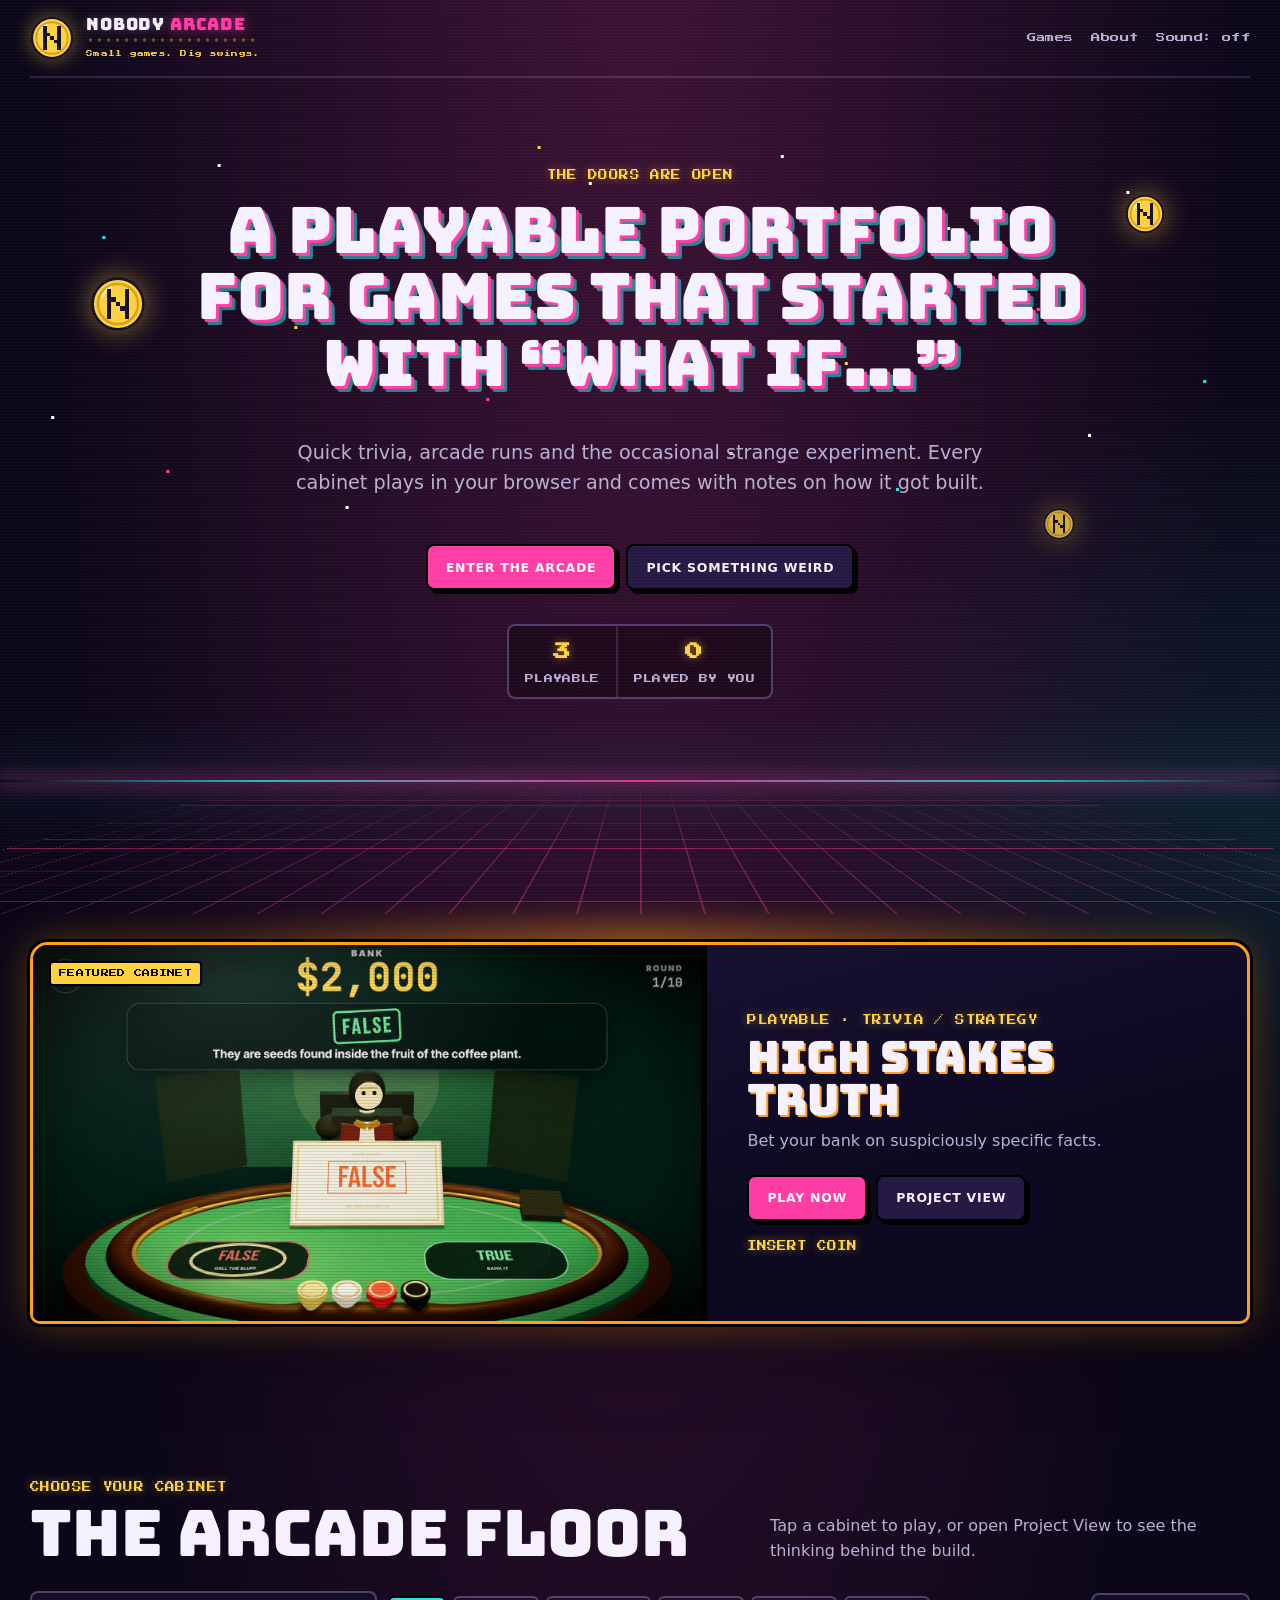
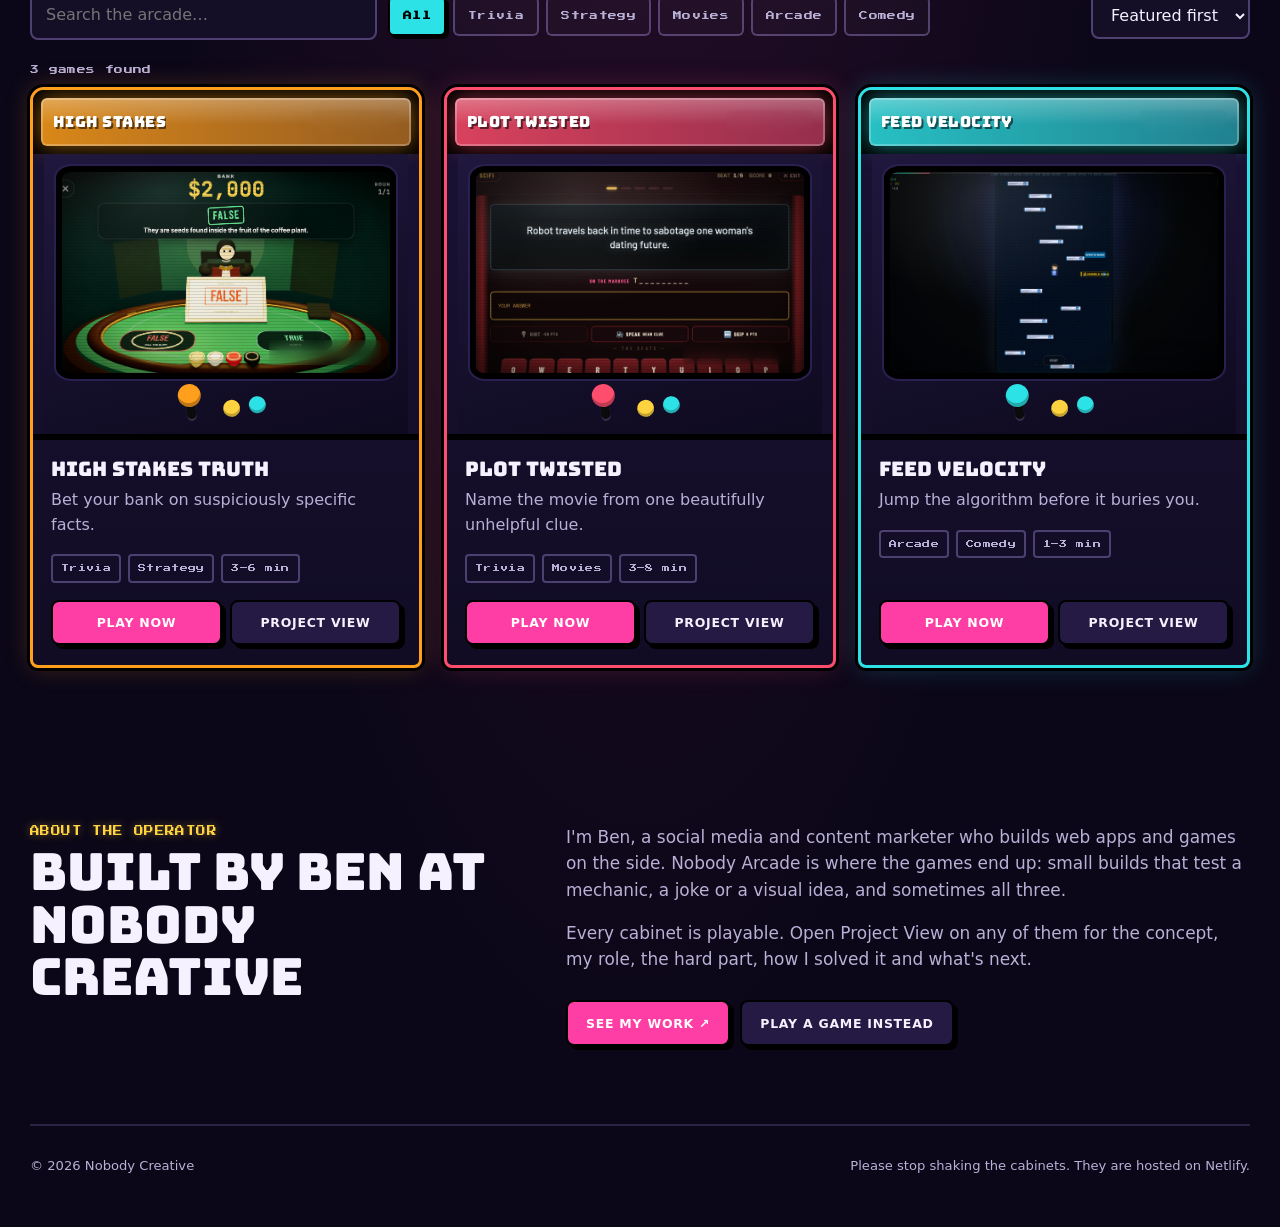
==== commit 45fbd7ff: "Pixel coin logo and full-width animated hero - Pixel coin becomes the favicon, app icons, apple touc" ====
--- a/index.html
+++ b/index.html
@@ -25,8 +25,9 @@
   <meta name="twitter:image" content="https://nobodycreative-arcade.netlify.app/assets/share-card.png" />
   <title>Nobody Arcade — Small games. Big swings.</title>
   <link rel="manifest" href="manifest.webmanifest" />
+  <link rel="icon" href="assets/favicon.ico" sizes="any" />
   <link rel="icon" href="assets/favicon.svg" type="image/svg+xml" />
-  <link rel="apple-touch-icon" href="assets/icons/icon-192.png" />
+  <link rel="apple-touch-icon" href="assets/icons/apple-touch-icon.png" />
   <link rel="preload" href="assets/fonts/press-start-2p-latin.woff2" as="font" type="font/woff2" crossorigin />
   <link rel="preload" href="assets/fonts/bungee-latin.woff2" as="font" type="font/woff2" crossorigin />
   <link rel="stylesheet" href="assets/styles.css" />
@@ -38,9 +39,9 @@
 
   <header class="site-header">
     <button class="brand secret-trigger" id="secretTrigger" type="button" aria-label="Nobody Arcade home" title="Nobody Arcade">
-      <span class="brand-mark" aria-hidden="true">N</span>
+      <span class="brand-mark" aria-hidden="true"><img src="assets/icons/coin.svg" alt="" width="44" height="44" /></span>
       <span class="brand-copy">
-        <strong>NOBODY ARCADE</strong>
+        <strong><span>Nobody</span> <span class="brand-accent">Arcade</span></strong>
         <small>Small games. Big swings.</small>
       </span>
     </button>
@@ -56,6 +57,13 @@
 
   <main id="top">
     <section class="hero" aria-labelledby="hero-title">
+      <div class="hero-sky" aria-hidden="true">
+        <span class="hero-stars"></span>
+        <span class="hero-horizon"></span>
+        <img class="hero-coin hero-coin-a" src="assets/icons/coin.svg" alt="" width="56" height="56" />
+        <img class="hero-coin hero-coin-b" src="assets/icons/coin.svg" alt="" width="40" height="40" />
+        <img class="hero-coin hero-coin-c" src="assets/icons/coin.svg" alt="" width="32" height="32" />
+      </div>
       <div class="hero-copy">
         <p class="eyebrow">The doors are open</p>
         <h1 id="hero-title">A playable portfolio for games that started with “what if…”</h1>
@@ -70,8 +78,10 @@
           <span><strong id="playedCount">0</strong> played by you</span>
         </div>
       </div>
-
-      <aside class="featured-shell" aria-label="Featured game">
+    </section>
+
+    <section class="feature-band" aria-label="Featured game">
+      <aside class="featured-shell">
         <div class="cabinet-lights" aria-hidden="true"></div>
         <div id="featuredGame" class="featured-game"></div>
       </aside>
@@ -212,7 +222,7 @@
   <dialog class="install-dialog" id="installDialog" aria-labelledby="installDialogTitle">
     <button class="dialog-close" id="installDialogClose" type="button" aria-label="Close install instructions">×</button>
     <div class="install-dialog-body">
-      <div class="install-app-icon" aria-hidden="true">N</div>
+      <div class="install-app-icon" aria-hidden="true"><img src="assets/icons/coin.svg" alt="" width="48" height="48" /></div>
       <p class="eyebrow">Install Nobody Arcade</p>
       <h2 id="installDialogTitle">Put the arcade on your home screen</h2>
       <ol id="installInstructions"></ol>
--- a/assets/retro.css
+++ b/assets/retro.css
@@ -328,3 +328,155 @@
   .featured-copy > p.insert-coin { animation: none; }
   .button:hover, .game-card:hover { transform: none; }
 }
+
+/* ------------------------------------------------------------------
+   Coin logo, marquee wordmark and full-width hero (round 3)
+------------------------------------------------------------------- */
+
+/* Header: pixel coin + lit marquee wordmark */
+.brand { gap: 12px; }
+.brand-mark {
+  width: 44px;
+  background: none;
+  box-shadow: none;
+  border-radius: 50%;
+  perspective: 300px;
+}
+.brand-mark img { width: 100%; height: auto; display: block; filter: drop-shadow(0 0 10px rgba(255,210,63,.45)); transition: transform .6s cubic-bezier(.2,.8,.2,1); }
+.brand:hover .brand-mark, .brand:focus-visible .brand-mark { transform: none; box-shadow: none; }
+.brand:hover .brand-mark img, .brand:focus-visible .brand-mark img { transform: rotateY(360deg); }
+.brand strong {
+  position: relative;
+  font-family: var(--display);
+  font-size: 1.05rem;
+  letter-spacing: .05em;
+  line-height: 1;
+  padding-bottom: 9px;
+  color: var(--ink);
+  text-shadow: 0 0 10px rgba(255,255,255,.25);
+}
+.brand strong .brand-accent { color: var(--pink); text-shadow: 0 0 12px rgba(255,62,165,.7); }
+.brand strong::after {
+  /* marquee bulbs that chase along under the name */
+  content: "";
+  position: absolute;
+  left: 0; right: 0; bottom: 0;
+  height: 4px;
+  background: radial-gradient(circle, var(--yellow) 1.4px, transparent 2px) 0 50% / 9px 4px repeat-x;
+  filter: drop-shadow(0 0 3px rgba(255,210,63,.8));
+  -webkit-mask-image: linear-gradient(90deg, rgba(0,0,0,.35) 0 40%, #000 50%, rgba(0,0,0,.35) 60% 100%);
+          mask-image: linear-gradient(90deg, rgba(0,0,0,.35) 0 40%, #000 50%, rgba(0,0,0,.35) 60% 100%);
+  -webkit-mask-size: 300% 100%;
+          mask-size: 300% 100%;
+  animation: bulb-chase 2.4s linear infinite;
+}
+@keyframes bulb-chase { from { -webkit-mask-position: 100% 0; mask-position: 100% 0; } to { -webkit-mask-position: 0 0; mask-position: 0 0; } }
+.brand small { font-family: var(--pixel); font-size: .42rem; color: var(--yellow); letter-spacing: .04em; margin-top: 7px; }
+
+.install-app-icon { background: none; box-shadow: none; }
+.install-app-icon img { width: 100%; height: auto; }
+
+/* Hero: one wide column over an animated arcade sky */
+html, body { overflow-x: clip; }
+.hero {
+  overflow: visible;
+  grid-template-columns: 1fr;
+  justify-items: center;
+  text-align: center;
+  min-height: min(74vh, 680px);
+  align-content: center;
+  padding-top: clamp(48px, 7vw, 90px);
+  padding-bottom: clamp(150px, 16vw, 210px);
+}
+.hero-copy { max-width: 1120px; display: grid; justify-items: center; }
+.hero-copy h1 { max-width: 24ch; margin-inline: auto; font-size: clamp(2.4rem, 5vw, 4.6rem); line-height: 1.04; text-wrap: balance; }
+.hero-text { max-width: 60ch; margin-inline: auto; }
+.hero-actions { justify-content: center; }
+
+.hero::before {
+  height: 700px;
+  bottom: -10px;
+  opacity: .85;
+  -webkit-mask-image: linear-gradient(to top, #000 25%, transparent 95%);
+          mask-image: linear-gradient(to top, #000 25%, transparent 95%);
+  animation: grid-run 1.1s linear infinite;
+}
+@keyframes grid-run { to { background-position: 0 42px, 0 0; } }
+
+.hero-sky {
+  position: absolute;
+  inset: 0 50%;
+  width: 100vw;
+  margin-left: -50vw;
+  z-index: -2;
+  pointer-events: none;
+  overflow: hidden;
+}
+.hero-horizon {
+  position: absolute;
+  left: 0; right: 0;
+  bottom: 122px;
+  height: 2px;
+  background: linear-gradient(90deg, transparent, var(--cyan) 20%, var(--pink) 50%, var(--cyan) 80%, transparent);
+  box-shadow: 0 0 18px 4px rgba(255,62,165,.45), 0 0 60px 18px rgba(45,226,230,.12);
+  opacity: .8;
+}
+.hero-stars {
+  position: absolute;
+  top: 6%; left: 0;
+  width: 3px; height: 3px;
+  background: transparent;
+  box-shadow:
+    8vw 12vh var(--cyan), 17vw 4vh #fff, 23vw 22vh var(--yellow), 31vw 9vh #fff, 38vw 30vh var(--pink),
+    46vw 6vh #fff, 52vw 18vh var(--cyan), 61vw 3vh #fff, 66vw 26vh var(--yellow), 74vw 11vh #fff,
+    81vw 20vh var(--pink), 88vw 7vh #fff, 94vw 28vh var(--cyan), 4vw 32vh #fff, 13vw 38vh var(--pink),
+    57vw 36vh #fff, 70vw 40vh var(--cyan), 85vw 34vh #fff, 27vw 42vh #fff, 42vw 2vh var(--yellow);
+  animation: twinkle 3.2s steps(2, start) infinite;
+}
+@keyframes twinkle { 50% { opacity: .35; } }
+.hero-coin {
+  position: absolute;
+  height: auto;
+  filter: drop-shadow(0 0 14px rgba(255,210,63,.5));
+  animation: coin-bob 7s ease-in-out infinite;
+}
+.hero-coin-a { left: 7%; top: 24%; }
+.hero-coin-b { right: 9%; top: 14%; animation-delay: -1.6s; }
+.hero-coin-c { right: 16%; top: 52%; animation-delay: -3.2s; opacity: .8; }
+@keyframes coin-bob {
+  0%, 100% { transform: translateY(0) rotateY(0deg); }
+  50% { transform: translateY(-14px) rotateY(180deg); }
+}
+
+/* Featured cabinet becomes a wide "now playing" band under the hero */
+.feature-band { position: relative; margin-top: -40px; }
+.feature-band .featured-shell { max-width: none; }
+@media (min-width: 900px) {
+  .feature-band .featured-game {
+    min-height: 0;
+    display: grid;
+    grid-template-columns: 1.25fr 1fr;
+  }
+  .feature-band .featured-art { height: auto; min-height: 340px; border-bottom: 0; border-right: 6px solid #000; }
+  .feature-band .featured-copy { align-self: center; padding: 34px 40px; }
+}
+
+@media (max-width: 760px) {
+  .brand strong { font-size: .86rem; padding-bottom: 7px; }
+  .brand-mark { width: 38px; }
+  .hero { min-height: 0; padding-top: 44px; padding-bottom: 72px; }
+  .hero-copy h1 { font-size: clamp(2.1rem, 10.5vw, 3.4rem); }
+  .hero { padding-bottom: 120px; }
+  .hero-copy { width: 100%; }
+  .hero-actions { width: 100%; align-items: stretch; }
+  .hero::before { height: 420px; bottom: -10px; }
+  .hero-horizon { bottom: 92px; }
+  .hero-coin-a, .hero-coin-c { display: none; }
+  .hero-coin-b { right: 4%; top: 4%; width: 30px; }
+  .feature-band { margin-top: -24px; }
+}
+
+@media (prefers-reduced-motion: reduce) {
+  .hero::before, .hero-stars, .hero-coin, .brand strong::after { animation: none; }
+  .brand:hover .brand-mark img, .brand:focus-visible .brand-mark img { transform: none; }
+}
